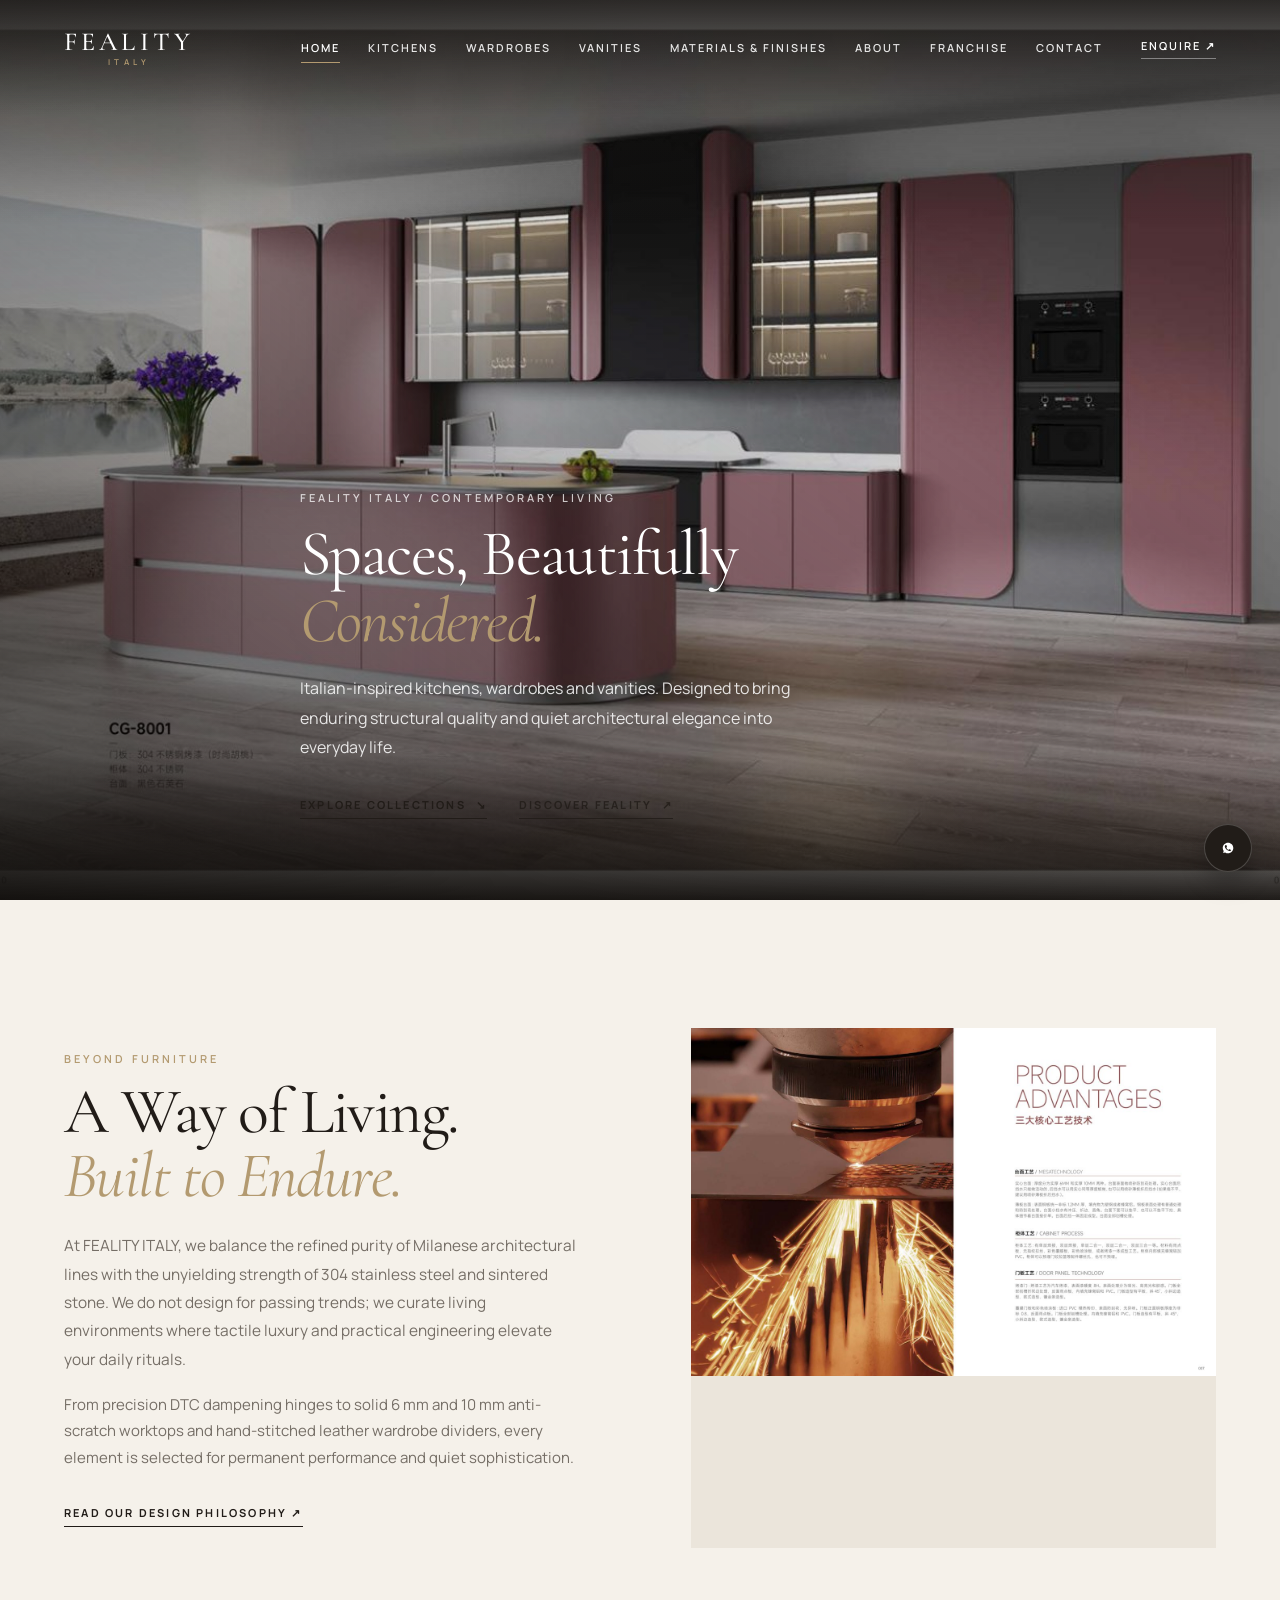
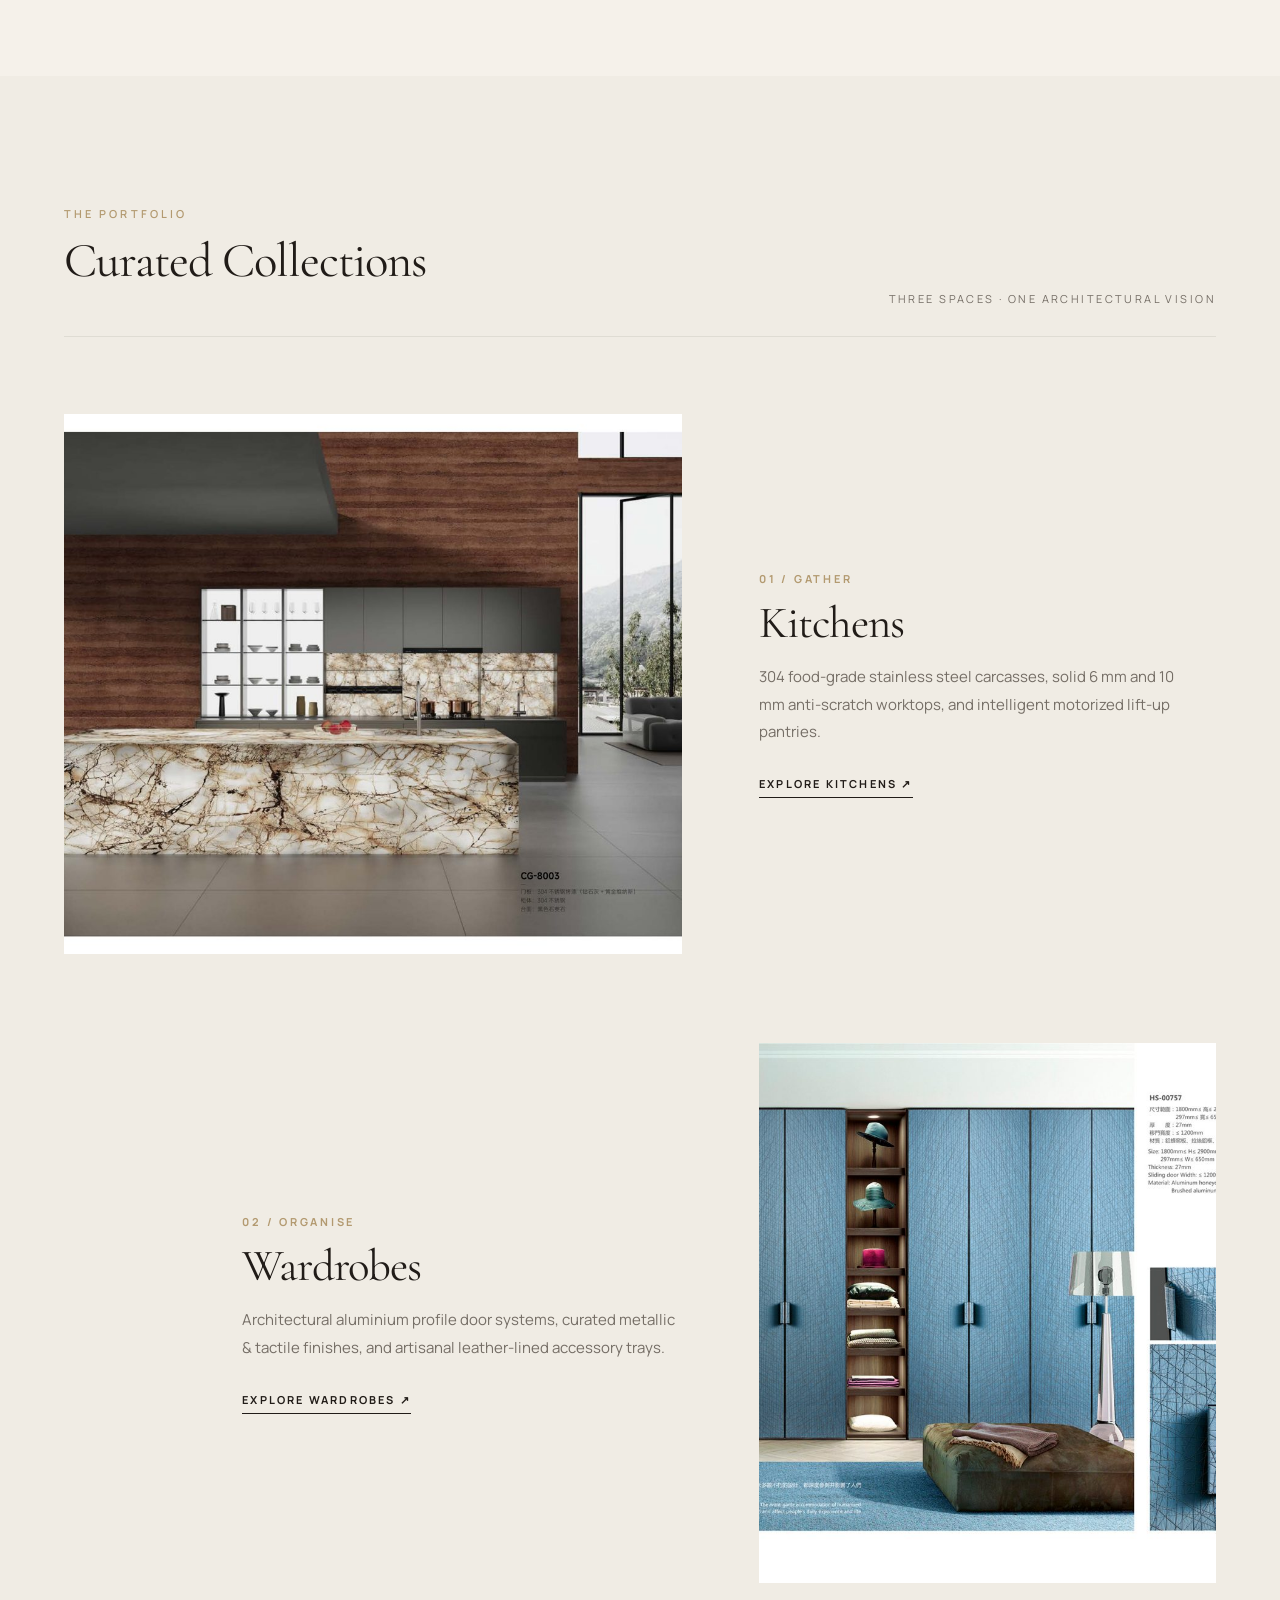
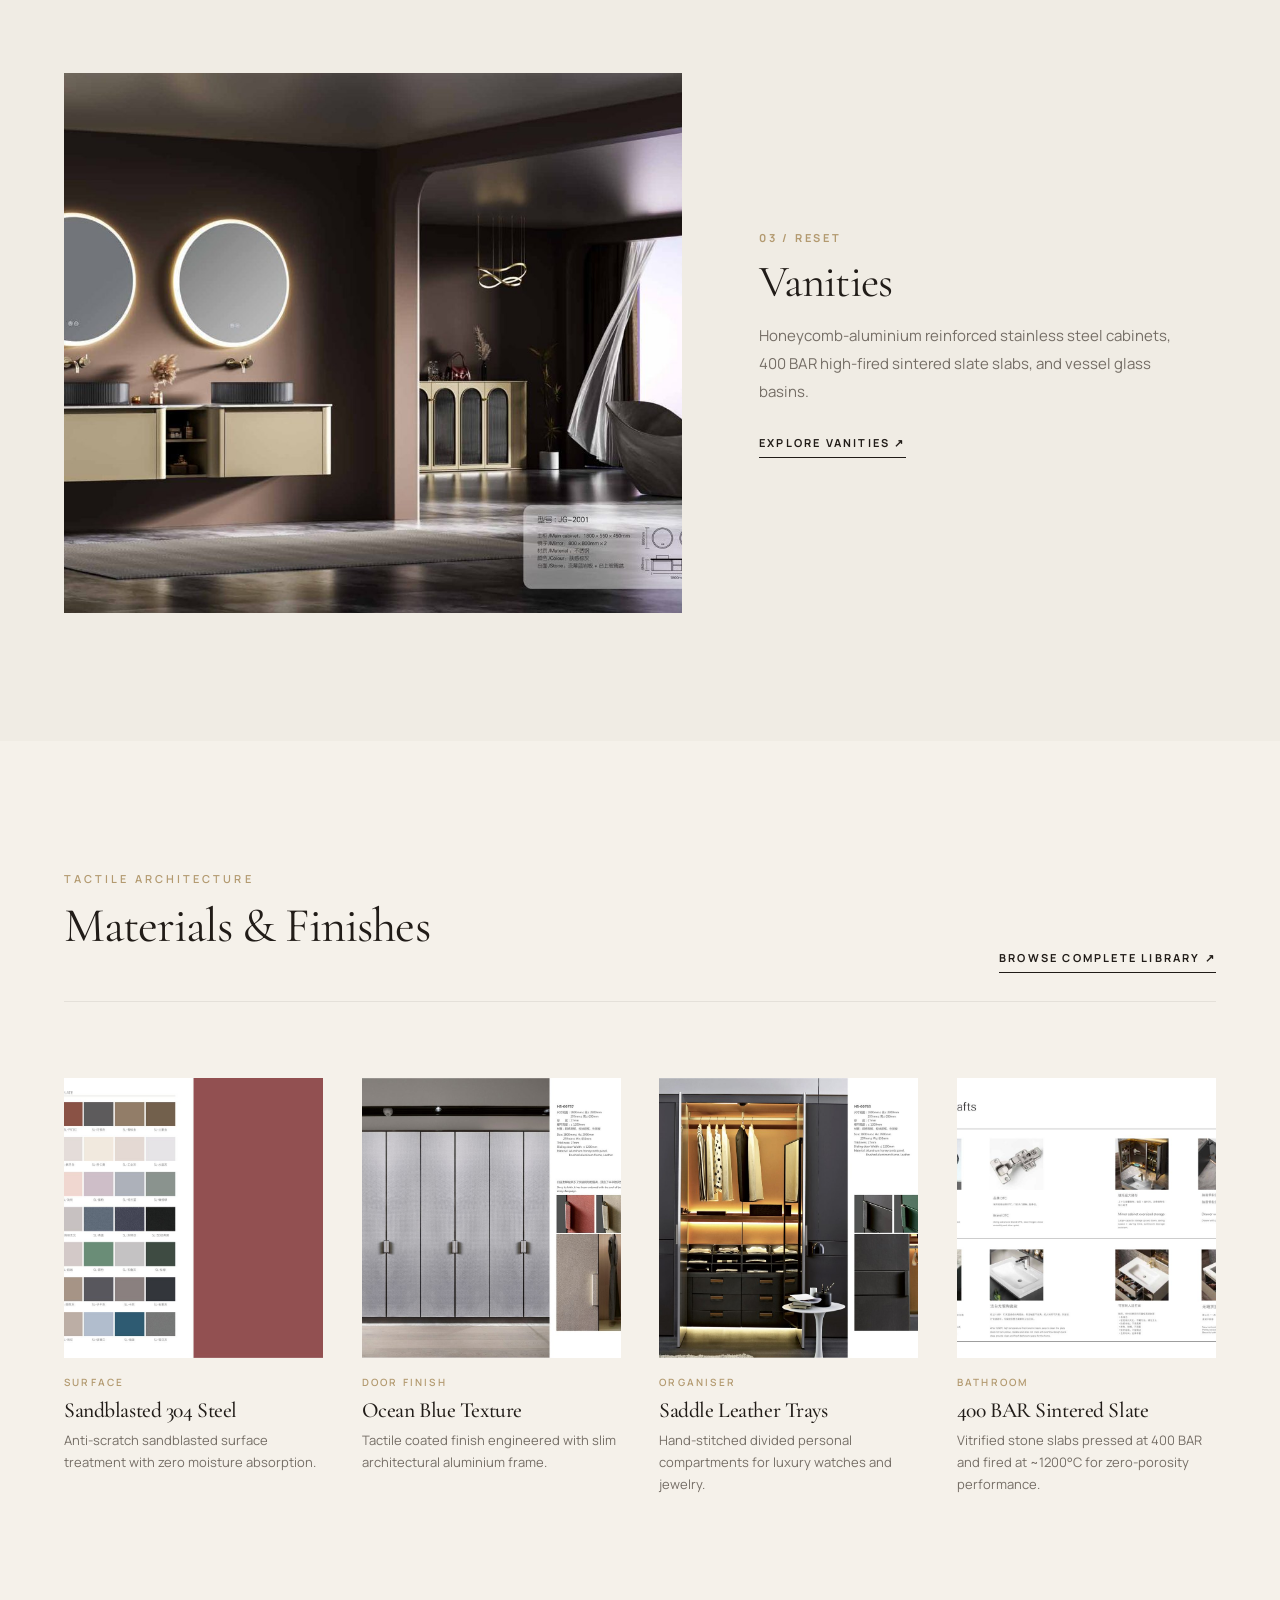
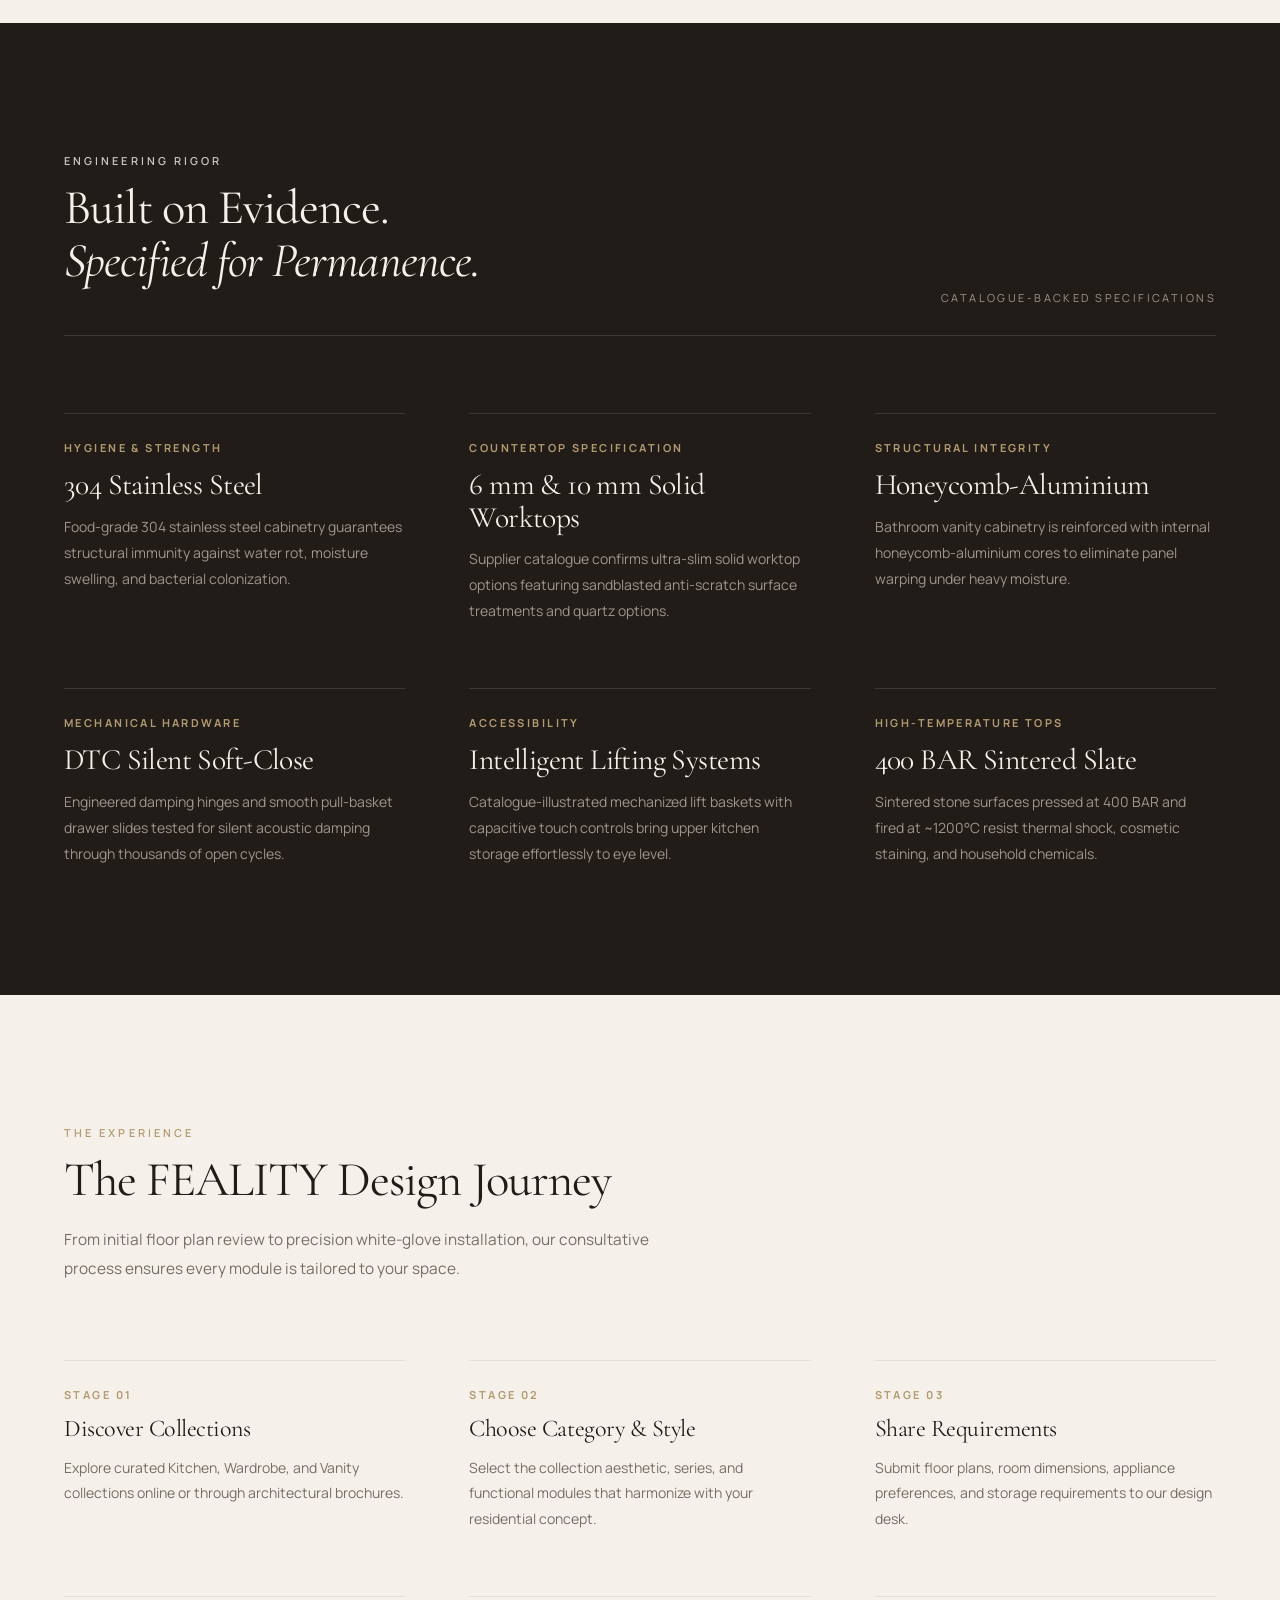
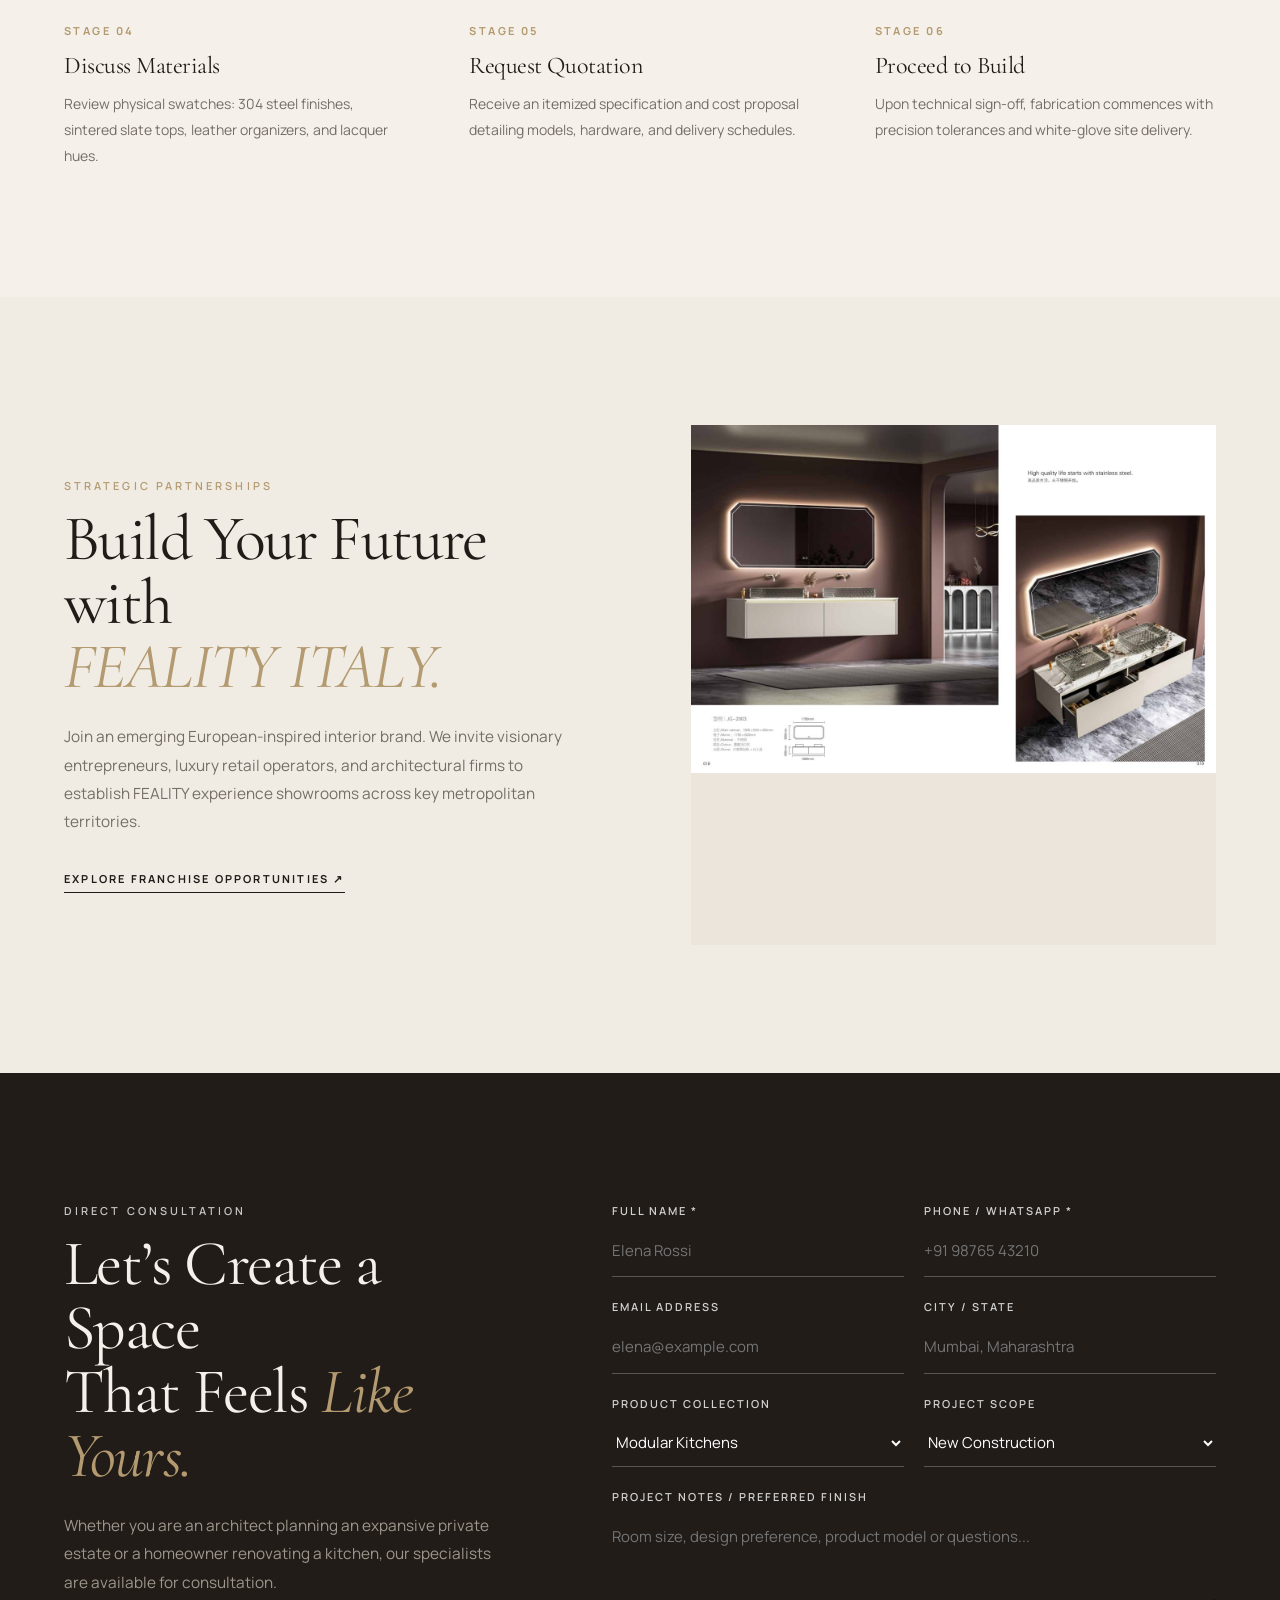
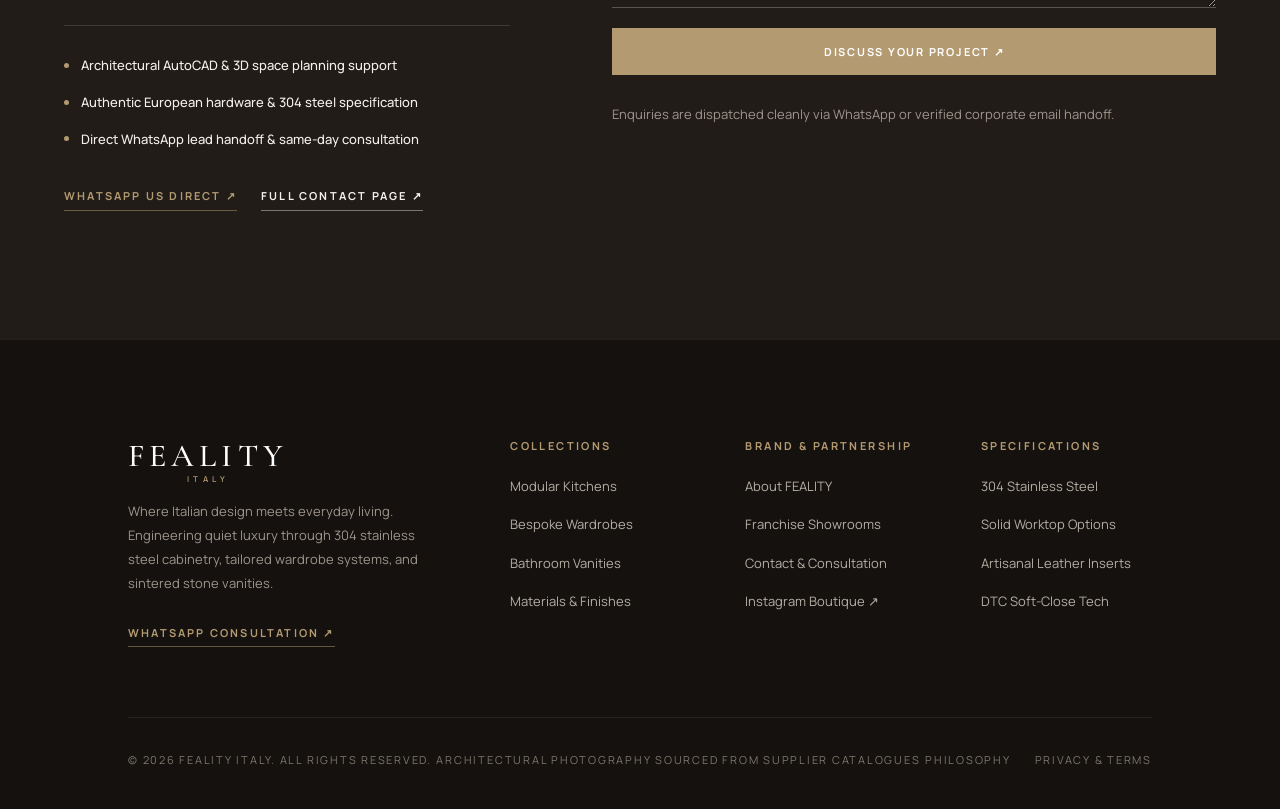
==== index.html @ 7f80281b "Complete seamless luxury redesign across all 8 pages matching Würfel benchmark" ====
<!doctype html>
<html lang="en">
<head>
  <meta charset="utf-8">
  <meta name="viewport" content="width=device-width, initial-scale=1">
  <meta name="theme-color" content="#14110F">
  <meta name="description" content="FEALITY ITALY — Luxury Italian modular kitchens, bespoke wardrobes, and stainless-steel bathroom vanities. Architectural elegance engineered for everyday living.">
  <title>FEALITY ITALY | Luxury Italian Kitchens, Wardrobes & Vanities</title>
  <link rel="canonical" href="https://sarfaraj666.github.io/Webssiteee/">
  
  <meta property="og:type" content="website">
  <meta property="og:title" content="FEALITY ITALY | Luxury Italian Kitchens, Wardrobes & Vanities">
  <meta property="og:description" content="Where Italian design meets everyday living. 304 stainless steel kitchens, tailored wardrobes, and sintered slate vanities.">
  <meta property="og:image" content="assets/images/kitchen-304-walnut.jpg">
  
  <link rel="stylesheet" href="css/site.css">
  
  <script type="application/ld+json">
  {
    "@context": "https://schema.org",
    "@type": "HomeGoodsStore",
    "name": "FEALITY ITALY",
    "description": "Luxury Italian Modular Kitchens, Wardrobes & Stainless Steel Vanities",
    "url": "https://sarfaraj666.github.io/Webssiteee/",
    "sameAs": [
      "https://www.instagram.com/hardware_boutique_2.0/"
    ]
  }
  </script>
</head>
<body data-page="home">

  <!-- 1. TRANSPARENT OVERLAY HEADER -->
  <header class="site-header">
    <a class="brand" href="index.html" aria-label="FEALITY ITALY Home">
      <span class="brand-name">FEALITY</span>
      <span class="brand-sub">ITALY</span>
    </a>

    <nav class="desktop-nav" aria-label="Main Navigation">
      <a class="nav-link active" href="index.html">Home</a>
      <a class="nav-link" href="kitchen.html">Kitchens</a>
      <a class="nav-link" href="wardrobe.html">Wardrobes</a>
      <a class="nav-link" href="vanity.html">Vanities</a>
      <a class="nav-link" href="materials.html">Materials & Finishes</a>
      <a class="nav-link" href="about.html">About</a>
      <a class="nav-link" href="franchise.html">Franchise</a>
      <a class="nav-link" href="contact.html">Contact</a>
      <a href="contact.html" class="header-enquire-btn">Enquire ↗</a>
    </nav>

    <button class="menu-btn" aria-label="Toggle navigation menu" aria-expanded="false">
      <span></span>
      <span></span>
    </button>
  </header>

  <!-- Full-Screen Mobile Drawer -->
  <div class="mobile-drawer" aria-label="Mobile Navigation">
    <nav class="mobile-nav-links">
      <a class="active" href="index.html">Home</a>
      <a href="kitchen.html">Kitchens</a>
      <a href="wardrobe.html">Wardrobes</a>
      <a href="vanity.html">Vanities</a>
      <a href="materials.html">Materials & Finishes</a>
      <a href="about.html">About FEALITY</a>
      <a href="franchise.html">Franchise</a>
      <a href="contact.html">Contact & Consultation</a>
    </nav>
    <div class="mobile-drawer-footer">
      <button class="text-link text-link-gold js-wa-link" data-message="Hello FEALITY ITALY, I would like to arrange a design consultation.">WhatsApp Consultation ↗</button>
      <a class="text-link" href="contact.html">Request Quotation ↗</a>
    </div>
  </div>

  <main>
    <!-- 2. EDGE-TO-EDGE CINEMATIC HERO (Starts at y=0, behind header) -->
    <section class="hero">
      <div class="hero-media" style="background-image: url('assets/images/kitchen-304-walnut.jpg');" role="img" aria-label="FEALITY luxury 304 stainless steel kitchen with walnut cabinetry"></div>
      <div class="hero-overlay"></div>
      
      <div class="container hero-content">
        <!-- 3. REDESIGN HERO TYPOGRAPHY -->
        <span class="eyebrow eyebrow-light">FEALITY ITALY / CONTEMPORARY LIVING</span>
        <h1 class="hero-title">Spaces, Beautifully<br><em>Considered.</em></h1>
        <p class="hero-description">Italian-inspired kitchens, wardrobes and vanities. Designed to bring enduring structural quality and quiet architectural elegance into everyday life.</p>
        
        <div class="hero-actions">
          <a class="text-link" href="#collections">Explore Collections <span>↘</span></a>
          <a class="text-link" href="about.html" style="opacity: 0.8;">Discover FEALITY <span>↗</span></a>
        </div>
      </div>
    </section>

    <!-- 4. BRAND INTRODUCTION (Seamless Editorial Flow) -->
    <section class="section section-seamless">
      <div class="container editorial-story">
        <div class="editorial-text">
          <span class="eyebrow">BEYOND FURNITURE</span>
          <h2 class="display-title">A Way of Living.<br><em>Built to Endure.</em></h2>
          <p class="lead-text">At FEALITY ITALY, we balance the refined purity of Milanese architectural lines with the unyielding strength of 304 stainless steel and sintered stone. We do not design for passing trends; we curate living environments where tactile luxury and practical engineering elevate your daily rituals.</p>
          <p class="text-muted" style="margin-top: 18px;">From precision DTC dampening hinges to solid 6 mm and 10 mm anti-scratch worktops and hand-stitched leather wardrobe dividers, every element is selected for permanent performance and quiet sophistication.</p>
          <div style="margin-top: 28px;">
            <a class="text-link" href="about.html">Read Our Design Philosophy ↗</a>
          </div>
        </div>
        <div class="editorial-media">
          <img src="assets/images/kitchen-countertop-details.jpg" alt="Detail view of FEALITY stainless steel cabinetry and solid countertop" loading="lazy">
        </div>
      </div>
    </section>

    <!-- 5. THREE COLLECTIONS (Spacious Architectural Presentation) -->
    <section class="section section-limestone-seamless" id="collections">
      <div class="container">
        <div class="section-header section-header-split">
          <div>
            <span class="eyebrow">THE PORTFOLIO</span>
            <h2 class="section-title">Curated Collections</h2>
          </div>
          <span class="section-lead-right">THREE SPACES · ONE ARCHITECTURAL VISION</span>
        </div>

        <div class="collections-showcase">
          <!-- A. KITCHENS -->
          <article class="collection-feature">
            <div class="collection-media-wrap">
              <img src="assets/images/kitchen-diamond-grey.jpg" alt="FEALITY stainless steel kitchen model CG-8003 in Diamond Grey finish" loading="lazy">
            </div>
            <div class="collection-info">
              <span class="collection-index">01 / GATHER</span>
              <h3 class="collection-heading">Kitchens</h3>
              <p class="collection-summary">304 food-grade stainless steel carcasses, solid 6 mm and 10 mm anti-scratch worktops, and intelligent motorized lift-up pantries.</p>
              <a class="text-link" href="kitchen.html">Explore Kitchens ↗</a>
            </div>
          </article>

          <!-- B. WARDROBES -->
          <article class="collection-feature">
            <div class="collection-media-wrap">
              <img src="assets/images/wardrobe-door-dark-interior.jpg" alt="FEALITY bespoke luxury wardrobe interior with warm LED illumination" loading="lazy">
            </div>
            <div class="collection-info">
              <span class="collection-index">02 / ORGANISE</span>
              <h3 class="collection-heading">Wardrobes</h3>
              <p class="collection-summary">Architectural aluminium profile door systems, curated metallic & tactile finishes, and artisanal leather-lined accessory trays.</p>
              <a class="text-link" href="wardrobe.html">Explore Wardrobes ↗</a>
            </div>
          </article>

          <!-- C. VANITIES -->
          <article class="collection-feature">
            <div class="collection-media-wrap">
              <img src="assets/images/vanity-jg2001.jpg" alt="FEALITY Kino stainless steel bathroom vanity JG-2001 with blue slate top" loading="lazy">
            </div>
            <div class="collection-info">
              <span class="collection-index">03 / RESET</span>
              <h3 class="collection-heading">Vanities</h3>
              <p class="collection-summary">Honeycomb-aluminium reinforced stainless steel cabinets, 400 BAR high-fired sintered slate slabs, and vessel glass basins.</p>
              <a class="text-link" href="vanity.html">Explore Vanities ↗</a>
            </div>
          </article>
        </div>
      </div>
    </section>

    <!-- SECTION 4: MATERIALS AND FINISHES SHOWCASE -->
    <section class="section section-seamless">
      <div class="container">
        <div class="section-header section-header-split">
          <div>
            <span class="eyebrow">TACTILE ARCHITECTURE</span>
            <h2 class="section-title">Materials & Finishes</h2>
          </div>
          <a class="text-link" href="materials.html">Browse Complete Library ↗</a>
        </div>

        <div class="swatch-grid">
          <div class="swatch-item">
            <div class="swatch-photo">
              <img src="assets/images/kitchen-finish-palettes.jpg" alt="Kitchen finish palettes and surface samples" loading="lazy">
            </div>
            <span class="swatch-tag">SURFACE</span>
            <h4 class="swatch-title">Sandblasted 304 Steel</h4>
            <p class="swatch-desc">Anti-scratch sandblasted surface treatment with zero moisture absorption.</p>
          </div>

          <div class="swatch-item">
            <div class="swatch-photo">
              <img src="assets/images/wardrobe-door-blue-texture.jpg" alt="Wardrobe door with blue tactile finish" loading="lazy">
            </div>
            <span class="swatch-tag">DOOR FINISH</span>
            <h4 class="swatch-title">Ocean Blue Texture</h4>
            <p class="swatch-desc">Tactile coated finish engineered with slim architectural aluminium frame.</p>
          </div>

          <div class="swatch-item">
            <div class="swatch-photo">
              <img src="assets/images/leather-wardrobe-organizer.jpg" alt="Artisanal leather wardrobe organizer tray" loading="lazy">
            </div>
            <span class="swatch-tag">ORGANISER</span>
            <h4 class="swatch-title">Saddle Leather Trays</h4>
            <p class="swatch-desc">Hand-stitched divided personal compartments for luxury watches and jewelry.</p>
          </div>

          <div class="swatch-item">
            <div class="swatch-photo">
              <img src="assets/images/vanity-craft-details.jpg" alt="Vanity construction, DTC soft close hardware, and rock slab" loading="lazy">
            </div>
            <span class="swatch-tag">BATHROOM</span>
            <h4 class="swatch-title">400 BAR Sintered Slate</h4>
            <p class="swatch-desc">Vitrified stone slabs pressed at 400 BAR and fired at ~1200°C for zero-porosity performance.</p>
          </div>
        </div>
      </div>
    </section>

    <!-- SECTION 5: WHY FEALITY (Catalogue-Backed Engineering) -->
    <section class="section section-dark-seamless">
      <div class="container">
        <div class="section-header section-header-split">
          <div>
            <span class="eyebrow eyebrow-light">ENGINEERING RIGOR</span>
            <h2 class="section-title">Built on Evidence.<br><em>Specified for Permanence.</em></h2>
          </div>
          <span class="section-lead-right">CATALOGUE-BACKED SPECIFICATIONS</span>
        </div>

        <div class="specs-editorial">
          <div class="spec-editorial-item">
            <span class="spec-editorial-cat">HYGIENE & STRENGTH</span>
            <h3 class="spec-editorial-title">304 Stainless Steel</h3>
            <p class="spec-editorial-desc">Food-grade 304 stainless steel cabinetry guarantees structural immunity against water rot, moisture swelling, and bacterial colonization.</p>
          </div>

          <div class="spec-editorial-item">
            <span class="spec-editorial-cat">COUNTERTOP SPECIFICATION</span>
            <h3 class="spec-editorial-title">6 mm & 10 mm Solid Worktops</h3>
            <p class="spec-editorial-desc">Supplier catalogue confirms ultra-slim solid worktop options featuring sandblasted anti-scratch surface treatments and quartz options.</p>
          </div>

          <div class="spec-editorial-item">
            <span class="spec-editorial-cat">STRUCTURAL INTEGRITY</span>
            <h3 class="spec-editorial-title">Honeycomb-Aluminium</h3>
            <p class="spec-editorial-desc">Bathroom vanity cabinetry is reinforced with internal honeycomb-aluminium cores to eliminate panel warping under heavy moisture.</p>
          </div>

          <div class="spec-editorial-item">
            <span class="spec-editorial-cat">MECHANICAL HARDWARE</span>
            <h3 class="spec-editorial-title">DTC Silent Soft-Close</h3>
            <p class="spec-editorial-desc">Engineered damping hinges and smooth pull-basket drawer slides tested for silent acoustic damping through thousands of open cycles.</p>
          </div>

          <div class="spec-editorial-item">
            <span class="spec-editorial-cat">ACCESSIBILITY</span>
            <h3 class="spec-editorial-title">Intelligent Lifting Systems</h3>
            <p class="spec-editorial-desc">Catalogue-illustrated mechanized lift baskets with capacitive touch controls bring upper kitchen storage effortlessly to eye level.</p>
          </div>

          <div class="spec-editorial-item">
            <span class="spec-editorial-cat">HIGH-TEMPERATURE TOPS</span>
            <h3 class="spec-editorial-title">400 BAR Sintered Slate</h3>
            <p class="spec-editorial-desc">Sintered stone surfaces pressed at 400 BAR and fired at ~1200°C resist thermal shock, cosmetic staining, and household chemicals.</p>
          </div>
        </div>
      </div>
    </section>

    <!-- SECTION 6: DESIGN PROCESS -->
    <section class="section section-seamless">
      <div class="container">
        <div class="section-header">
          <span class="eyebrow">THE EXPERIENCE</span>
          <h2 class="section-title">The FEALITY Design Journey</h2>
          <p class="lead-text">From initial floor plan review to precision white-glove installation, our consultative process ensures every module is tailored to your space.</p>
        </div>

        <div class="specs-editorial" style="margin-top: 0;">
          <div class="spec-editorial-item" style="border-top-color: var(--border-subtle);">
            <span class="spec-editorial-cat">STAGE 01</span>
            <h3 class="spec-editorial-title" style="color: var(--text-primary); font-size: 1.5rem;">Discover Collections</h3>
            <p class="lead-text" style="font-size: 0.875rem;">Explore curated Kitchen, Wardrobe, and Vanity collections online or through architectural brochures.</p>
          </div>

          <div class="spec-editorial-item" style="border-top-color: var(--border-subtle);">
            <span class="spec-editorial-cat">STAGE 02</span>
            <h3 class="spec-editorial-title" style="color: var(--text-primary); font-size: 1.5rem;">Choose Category & Style</h3>
            <p class="lead-text" style="font-size: 0.875rem;">Select the collection aesthetic, series, and functional modules that harmonize with your residential concept.</p>
          </div>

          <div class="spec-editorial-item" style="border-top-color: var(--border-subtle);">
            <span class="spec-editorial-cat">STAGE 03</span>
            <h3 class="spec-editorial-title" style="color: var(--text-primary); font-size: 1.5rem;">Share Requirements</h3>
            <p class="lead-text" style="font-size: 0.875rem;">Submit floor plans, room dimensions, appliance preferences, and storage requirements to our design desk.</p>
          </div>

          <div class="spec-editorial-item" style="border-top-color: var(--border-subtle);">
            <span class="spec-editorial-cat">STAGE 04</span>
            <h3 class="spec-editorial-title" style="color: var(--text-primary); font-size: 1.5rem;">Discuss Materials</h3>
            <p class="lead-text" style="font-size: 0.875rem;">Review physical swatches: 304 steel finishes, sintered slate tops, leather organizers, and lacquer hues.</p>
          </div>

          <div class="spec-editorial-item" style="border-top-color: var(--border-subtle);">
            <span class="spec-editorial-cat">STAGE 05</span>
            <h3 class="spec-editorial-title" style="color: var(--text-primary); font-size: 1.5rem;">Request Quotation</h3>
            <p class="lead-text" style="font-size: 0.875rem;">Receive an itemized specification and cost proposal detailing models, hardware, and delivery schedules.</p>
          </div>

          <div class="spec-editorial-item" style="border-top-color: var(--border-subtle);">
            <span class="spec-editorial-cat">STAGE 06</span>
            <h3 class="spec-editorial-title" style="color: var(--text-primary); font-size: 1.5rem;">Proceed to Build</h3>
            <p class="lead-text" style="font-size: 0.875rem;">Upon technical sign-off, fabrication commences with precision tolerances and white-glove site delivery.</p>
          </div>
        </div>
      </div>
    </section>

    <!-- SECTION 7: FRANCHISE CTA (Seamless Editorial) -->
    <section class="section section-limestone-seamless">
      <div class="container editorial-story">
        <div class="editorial-text">
          <span class="eyebrow">STRATEGIC PARTNERSHIPS</span>
          <h2 class="display-title">Build Your Future with<br><em>FEALITY ITALY.</em></h2>
          <p class="lead-text">Join an emerging European-inspired interior brand. We invite visionary entrepreneurs, luxury retail operators, and architectural firms to establish FEALITY experience showrooms across key metropolitan territories.</p>
          <div style="margin-top: 28px;">
            <a class="text-link" href="franchise.html">Explore Franchise Opportunities ↗</a>
          </div>
        </div>
        <div class="editorial-media">
          <img src="assets/images/vanity-jg2003.jpg" alt="FEALITY luxury showroom concept bathroom installation" loading="lazy">
        </div>
      </div>
    </section>

    <!-- SECTION 8: FINAL CTA & ENQUIRY -->
    <section class="section section-dark-seamless" id="enquiry">
      <div class="container form-section-wrap">
        <div class="form-info">
          <span class="eyebrow eyebrow-light">DIRECT CONSULTATION</span>
          <h2 class="display-title">Let’s Create a Space<br>That Feels <em>Like Yours.</em></h2>
          <p class="lead-text" style="color: var(--text-muted-light);">Whether you are an architect planning an expansive private estate or a homeowner renovating a kitchen, our specialists are available for consultation.</p>
          
          <div class="form-trust-points">
            <div class="trust-point">
              <span class="trust-point-dot"></span>
              <span>Architectural AutoCAD & 3D space planning support</span>
            </div>
            <div class="trust-point">
              <span class="trust-point-dot"></span>
              <span>Authentic European hardware & 304 steel specification</span>
            </div>
            <div class="trust-point">
              <span class="trust-point-dot"></span>
              <span>Direct WhatsApp lead handoff & same-day consultation</span>
            </div>
          </div>

          <div style="margin-top: 36px; display: flex; gap: 24px; align-items: center;">
            <button class="text-link text-link-gold js-wa-link" data-message="Hello FEALITY ITALY, I would like to discuss a residential interior project.">WhatsApp Us Direct ↗</button>
            <a class="text-link" href="contact.html" style="color: var(--warm-ivory); border-color: rgba(255,255,255,0.4);">Full Contact Page ↗</a>
          </div>
        </div>

        <div>
          <form class="enquiry-form" data-lead-form>
            <div class="form-group">
              <label for="home-name">Full Name *</label>
              <input type="text" id="home-name" name="name" required placeholder="Elena Rossi">
            </div>

            <div class="form-group">
              <label for="home-phone">Phone / WhatsApp *</label>
              <input type="tel" id="home-phone" name="phone" required placeholder="+91 98765 43210">
            </div>

            <div class="form-group">
              <label for="home-email">Email Address</label>
              <input type="email" id="home-email" name="email" placeholder="elena@example.com">
            </div>

            <div class="form-group">
              <label for="home-city">City / State</label>
              <input type="text" id="home-city" name="city" placeholder="Mumbai, Maharashtra">
            </div>

            <div class="form-group">
              <label for="home-category">Product Collection</label>
              <select id="home-category" name="category">
                <option value="Modular Kitchens">Modular Kitchens</option>
                <option value="Bespoke Wardrobes">Bespoke Wardrobes</option>
                <option value="Bathroom Vanities">Bathroom Vanities</option>
                <option value="Multiple Collections / Whole Home">Multiple Collections / Whole Home</option>
                <option value="Franchise Opportunity">Franchise Opportunity</option>
              </select>
            </div>

            <div class="form-group">
              <label for="home-project">Project Scope</label>
              <select id="home-project" name="project_type">
                <option value="New Construction">New Construction</option>
                <option value="Complete Renovation">Complete Renovation</option>
                <option value="Architectural Specification">Architectural Specification</option>
                <option value="General Information">General Information</option>
              </select>
            </div>

            <div class="form-group full-width">
              <label for="home-message">Project Notes / Preferred Finish</label>
              <textarea id="home-message" name="message" placeholder="Room size, design preference, product model or questions..."></textarea>
            </div>

            <div class="form-group full-width">
              <button type="submit" class="btn-minimal btn-minimal-gold">Discuss Your Project ↗</button>
            </div>

            <p class="form-status" aria-live="polite">Enquiries are dispatched cleanly via WhatsApp or verified corporate email handoff.</p>
          </form>
        </div>
      </div>
    </section>
  </main>

  <!-- Footer -->
  <footer class="site-footer">
    <div class="container">
      <div class="footer-top">
        <div class="footer-brand">
          <a class="brand" href="index.html">
            <span class="brand-name">FEALITY</span>
            <span class="brand-sub">ITALY</span>
          </a>
          <p>Where Italian design meets everyday living. Engineering quiet luxury through 304 stainless steel cabinetry, tailored wardrobe systems, and sintered stone vanities.</p>
          <button class="text-link text-link-gold js-wa-link" data-message="Hello FEALITY ITALY, I would like to chat with a design consultant.">WhatsApp Consultation ↗</button>
        </div>

        <div class="footer-col">
          <h4>COLLECTIONS</h4>
          <ul>
            <li><a href="kitchen.html">Modular Kitchens</a></li>
            <li><a href="wardrobe.html">Bespoke Wardrobes</a></li>
            <li><a href="vanity.html">Bathroom Vanities</a></li>
            <li><a href="materials.html">Materials & Finishes</a></li>
          </ul>
        </div>

        <div class="footer-col">
          <h4>BRAND & PARTNERSHIP</h4>
          <ul>
            <li><a href="about.html">About FEALITY</a></li>
            <li><a href="franchise.html">Franchise Showrooms</a></li>
            <li><a href="contact.html">Contact & Consultation</a></li>
            <li><a href="https://www.instagram.com/hardware_boutique_2.0/" target="_blank" rel="noopener">Instagram Boutique ↗</a></li>
          </ul>
        </div>

        <div class="footer-col">
          <h4>SPECIFICATIONS</h4>
          <ul>
            <li><a href="kitchen.html#specs">304 Stainless Steel</a></li>
            <li><a href="kitchen.html#countertops">Solid Worktop Options</a></li>
            <li><a href="wardrobe.html#storage">Artisanal Leather Inserts</a></li>
            <li><a href="vanity.html#specs">DTC Soft-Close Tech</a></li>
          </ul>
        </div>
      </div>

      <div class="footer-bottom">
        <div>© <span data-year></span> FEALITY ITALY. All rights reserved.</div>
        <div>ARCHITECTURAL PHOTOGRAPHY SOURCED FROM SUPPLIER CATALOGUES</div>
        <div class="footer-bottom-links">
          <a href="about.html">Philosophy</a>
          <a href="contact.html">Privacy & Terms</a>
        </div>
      </div>
    </div>
  </footer>

  <!-- Discreet Floating WhatsApp Action -->
  <button class="floating-wa js-wa-link" data-message="Hello FEALITY ITALY, I am reaching out from your website to discuss an interior project." aria-label="Direct WhatsApp Consultation">
    <svg viewBox="0 0 24 24"><path d="M12.031 6.172c-3.181 0-5.767 2.586-5.768 5.766-.001 1.298.38 2.27 1.019 3.287l-.582 2.128 2.182-.573c.978.58 1.911.928 3.145.929 3.178 0 5.767-2.587 5.768-5.766.001-3.187-2.575-5.77-5.764-5.771zm3.392 8.244c-.144.405-.837.774-1.17.824-.299.045-.677.063-1.092-.069-.252-.08-.575-.187-.988-.365-1.739-.751-2.874-2.502-2.961-2.617-.087-.116-.708-.94-.708-1.793s.448-1.273.607-1.446c.159-.173.346-.217.462-.217l.332.007c.106.005.249-.04.39.299.144.347.491 1.2.534 1.288.043.087.072.188.014.303-.058.116-.087.188-.173.289l-.26.302c-.087.087-.178.181-.077.355.101.173.45 1.742 1.343 2.112.247.102.435.163.585.211.248.079.474.068.652.042.198-.03.606-.248.692-.488.086-.239.086-.445.061-.488-.026-.044-.101-.072-.217-.13z"/></svg>
  </button>

  <script src="assets/config.js"></script>
  <script src="js/site.js"></script>
</body>
</html>
---- css/site.css ----
/* ==========================================================================
   FEALITY ITALY — Luxury Architectural Design System
   Continuous Canvas · Edge-to-Edge Imagery · Transparent Header · Editorial Serifs
   ========================================================================== */

@import url('https://fonts.googleapis.com/css2?family=Cormorant+Garamond:ital,wght@0,300;0,400;0,500;0,600;1,400&family=Manrope:wght@300;400;500;600;700&display=swap');

:root {
  /* Brand Palette */
  --warm-ivory: #F5F1EA;
  --limestone: #EBE5DB;
  --limestone-light: #F0ECE4;
  --deep-espresso: #211C18;
  --deep-espresso-translucent: rgba(33, 28, 24, 0.92);
  --charcoal: #2A2522;
  --champagne-gold: #B39A70;
  --champagne-gold-light: #CBB48C;
  --warm-white: #FFFFFF;
  --text-primary: #211C18;
  --text-muted: #756E66;
  --text-muted-light: #9E968D;
  --border-subtle: rgba(33, 28, 24, 0.08);
  --border-subtle-light: rgba(255, 255, 255, 0.12);

  /* Typography */
  --font-serif: 'Cormorant Garamond', Georgia, serif;
  --font-sans: 'Manrope', -apple-system, BlinkMacSystemFont, 'Segoe UI', Roboto, sans-serif;

  /* Layout */
  --gutter: clamp(24px, 5vw, 72px);
  --header-height: 96px;
  --header-height-scrolled: 76px;
  --max-width: 1440px;
  --transition: 0.4s cubic-bezier(0.16, 1, 0.3, 1);
}

/* Base Reset */
*, *::before, *::after {
  box-sizing: border-box;
  margin: 0;
  padding: 0;
}

html {
  scroll-behavior: smooth;
  scroll-padding-top: var(--header-height-scrolled);
  font-size: 16px;
  background-color: var(--warm-ivory);
  color: var(--text-primary);
}

body {
  font-family: var(--font-sans);
  font-size: 0.9375rem;
  line-height: 1.75;
  color: var(--text-primary);
  background-color: var(--warm-ivory);
  overflow-x: hidden;
  max-width: 100vw;
  -webkit-font-smoothing: antialiased;
  -moz-osx-font-smoothing: grayscale;
}

img {
  display: block;
  max-width: 100%;
  height: auto;
  object-fit: cover;
}

a {
  color: inherit;
  text-decoration: none;
  transition: color var(--transition), opacity var(--transition), border-color var(--transition);
}

button, input, select, textarea {
  font: inherit;
  color: inherit;
}

button {
  background: none;
  border: none;
  cursor: pointer;
}

::selection {
  background: var(--champagne-gold);
  color: var(--warm-white);
}

:focus-visible {
  outline: 2px solid var(--champagne-gold);
  outline-offset: 3px;
}

/* Layout Utilities */
.container {
  width: min(var(--max-width), calc(100% - 2 * var(--gutter)));
  margin-inline: auto;
}

.container-wide {
  width: min(1600px, calc(100% - 2 * var(--gutter)));
  margin-inline: auto;
}

.container-narrow {
  width: min(960px, calc(100% - 2 * var(--gutter)));
  margin-inline: auto;
}

/* Typography Hierarchy */
.eyebrow {
  font-family: var(--font-sans);
  font-size: 0.6875rem;
  letter-spacing: 0.28em;
  font-weight: 600;
  text-transform: uppercase;
  color: var(--champagne-gold);
  display: block;
  margin-bottom: 0.75rem;
}

.eyebrow-light {
  color: rgba(255, 255, 255, 0.75);
}

h1, h2, h3, h4, h5, h6 {
  font-family: var(--font-serif);
  font-weight: 400;
  line-height: 1.05;
  letter-spacing: -0.02em;
  color: inherit;
}

.display-title {
  font-family: var(--font-serif);
  font-size: clamp(2.4rem, 5vw, 4.25rem);
  font-weight: 400;
  line-height: 1.0;
  letter-spacing: -0.025em;
  margin-bottom: 1.5rem;
}

.display-title em {
  font-style: italic;
  font-weight: 400;
  color: var(--champagne-gold);
}

.section-title {
  font-family: var(--font-serif);
  font-size: clamp(2rem, 3.8vw, 3.25rem);
  font-weight: 400;
  line-height: 1.08;
  letter-spacing: -0.02em;
  margin-bottom: 1.25rem;
}

.lead-text {
  font-size: clamp(0.9375rem, 1.2vw, 1.0625rem);
  color: var(--text-muted);
  line-height: 1.85;
  max-width: 600px;
}

.text-muted {
  color: var(--text-muted);
}

/* Understated Editorial Links & CTAs */
.text-link {
  display: inline-flex;
  align-items: center;
  gap: 10px;
  font-family: var(--font-sans);
  font-size: 0.6875rem;
  font-weight: 700;
  letter-spacing: 0.2em;
  text-transform: uppercase;
  color: inherit;
  padding-bottom: 4px;
  border-bottom: 1px solid currentColor;
  transition: all var(--transition);
}

.text-link:hover {
  color: var(--champagne-gold);
  border-color: var(--champagne-gold);
  gap: 16px;
}

.text-link-gold {
  color: var(--champagne-gold);
  border-color: rgba(179, 154, 112, 0.5);
}

.text-link-gold:hover {
  border-color: var(--champagne-gold);
  gap: 16px;
}

.btn-minimal {
  display: inline-flex;
  align-items: center;
  justify-content: center;
  gap: 12px;
  padding: 13px 26px;
  font-family: var(--font-sans);
  font-size: 0.6875rem;
  font-weight: 700;
  letter-spacing: 0.16em;
  text-transform: uppercase;
  background-color: var(--deep-espresso);
  color: var(--warm-white);
  border: 1px solid var(--deep-espresso);
  transition: all var(--transition);
  cursor: pointer;
}

.btn-minimal:hover {
  background-color: transparent;
  color: var(--deep-espresso);
}

.btn-minimal-white {
  background-color: var(--warm-white);
  color: var(--deep-espresso);
  border-color: var(--warm-white);
}

.btn-minimal-white:hover {
  background-color: transparent;
  color: var(--warm-white);
}

.btn-minimal-outline-white {
  background-color: transparent;
  color: var(--warm-white);
  border-color: rgba(255, 255, 255, 0.4);
}

.btn-minimal-outline-white:hover {
  border-color: var(--warm-white);
  background-color: rgba(255, 255, 255, 0.1);
}

.btn-minimal-gold {
  background-color: var(--champagne-gold);
  color: var(--warm-white);
  border-color: var(--champagne-gold);
}

.btn-minimal-gold:hover {
  background-color: transparent;
  color: var(--champagne-gold);
}

/* ==========================================================================
   1. TRANSPARENT OVERLAY HEADER
   Floating at y=0, transparent at load, transitions on scroll
   ========================================================================== */
.site-header {
  position: fixed;
  top: 0;
  left: 0;
  right: 0;
  height: var(--header-height);
  padding: 0 var(--gutter);
  display: flex;
  align-items: center;
  justify-content: space-between;
  z-index: 1000;
  color: var(--warm-white);
  background: transparent;
  border-bottom: 1px solid transparent;
  box-shadow: none;
  transition: height var(--transition), background-color var(--transition), backdrop-filter var(--transition), border-color var(--transition);
}

/* Subtle top protective vignette for high contrast against photos */
.site-header::before {
  content: "";
  position: absolute;
  inset: 0;
  height: 120%;
  background: linear-gradient(180deg, rgba(15, 12, 10, 0.65) 0%, rgba(15, 12, 10, 0.2) 65%, transparent 100%);
  pointer-events: none;
  transition: opacity var(--transition);
  z-index: -1;
}

/* Scrolled state */
.site-header.scrolled {
  height: var(--header-height-scrolled);
  background-color: rgba(24, 20, 17, 0.94);
  backdrop-filter: blur(20px);
  -webkit-backdrop-filter: blur(20px);
  border-bottom: 1px solid rgba(255, 255, 255, 0.08);
}

.site-header.scrolled::before {
  opacity: 0;
}

/* Brand Wordmark */
.brand {
  display: inline-flex;
  flex-direction: column;
  line-height: 1;
  color: var(--warm-white);
}

.brand-name {
  font-family: var(--font-serif);
  font-size: 1.625rem;
  font-weight: 500;
  letter-spacing: 0.16em;
  color: var(--warm-white);
  transition: color var(--transition);
}

.brand-sub {
  font-family: var(--font-sans);
  font-size: 0.5rem;
  font-weight: 600;
  letter-spacing: 0.55em;
  color: var(--champagne-gold);
  margin-top: 3px;
  text-align: center;
}

/* Desktop Navigation */
.desktop-nav {
  display: flex;
  align-items: center;
  gap: clamp(18px, 2.2vw, 36px);
}

.nav-link {
  font-family: var(--font-sans);
  font-size: 0.6875rem;
  font-weight: 600;
  letter-spacing: 0.18em;
  text-transform: uppercase;
  color: var(--warm-white);
  opacity: 0.88;
  position: relative;
  padding: 6px 0;
  transition: opacity var(--transition), color var(--transition);
}

.nav-link::after {
  content: '';
  position: absolute;
  bottom: 0;
  left: 0;
  width: 0;
  height: 1px;
  background-color: var(--champagne-gold);
  transition: width var(--transition);
}

.nav-link:hover, .nav-link.active {
  opacity: 1;
  color: var(--warm-white);
}

.nav-link.active::after, .nav-link:hover::after {
  width: 100%;
}

.header-enquire-btn {
  font-family: var(--font-sans);
  font-size: 0.6875rem;
  font-weight: 600;
  letter-spacing: 0.18em;
  text-transform: uppercase;
  color: var(--warm-white);
  border-bottom: 1px solid rgba(255, 255, 255, 0.4);
  padding-bottom: 2px;
  margin-left: 10px;
  transition: all var(--transition);
}

.header-enquire-btn:hover {
  color: var(--champagne-gold);
  border-color: var(--champagne-gold);
}

/* Minimalist Hamburger Button (2 clean lines) */
.menu-btn {
  display: none;
  width: 44px;
  height: 44px;
  flex-direction: column;
  align-items: center;
  justify-content: center;
  gap: 6px;
  cursor: pointer;
  z-index: 1050;
  background: none;
  border: none;
  padding: 0;
}

.menu-btn span {
  display: block;
  width: 24px;
  height: 2px;
  background-color: #FFFFFF;
  transition: transform var(--transition), opacity var(--transition);
}

.menu-btn.open span:first-child {
  transform: translateY(4px) rotate(45deg);
}

.menu-btn.open span:last-child {
  transform: translateY(-4px) rotate(-45deg);
}

/* Full-Screen Mobile Drawer */
.mobile-drawer {
  position: fixed;
  inset: 0;
  background-color: rgba(24, 20, 17, 0.98);
  backdrop-filter: blur(24px);
  -webkit-backdrop-filter: blur(24px);
  padding: calc(var(--header-height-scrolled) + 32px) var(--gutter) 48px;
  display: flex;
  flex-direction: column;
  justify-content: space-between;
  transform: translateY(-100%);
  opacity: 0;
  transition: transform 0.5s cubic-bezier(0.16, 1, 0.3, 1), opacity 0.4s ease;
  overflow-y: auto;
  z-index: 999;
  pointer-events: none;
}

.mobile-drawer.open {
  transform: translateY(0);
  opacity: 1;
  pointer-events: auto;
}

.mobile-nav-links {
  display: flex;
  flex-direction: column;
  gap: 22px;
}

.mobile-nav-links a {
  font-family: var(--font-serif);
  font-size: 2rem;
  letter-spacing: -0.01em;
  color: rgba(255, 255, 255, 0.9);
  padding-bottom: 8px;
  border-bottom: 1px solid rgba(255, 255, 255, 0.08);
}

.mobile-nav-links a.active, .mobile-nav-links a:hover {
  color: var(--champagne-gold);
}

.mobile-drawer-footer {
  margin-top: 40px;
  display: flex;
  flex-direction: column;
  gap: 16px;
}

/* ==========================================================================
   2. EDGE-TO-EDGE CINEMATIC HERO
   Starts at y=0, behind the transparent header, 100svh
   ========================================================================== */
.hero {
  position: relative;
  width: 100%;
  min-height: 100vh;
  min-height: 100svh;
  display: flex;
  align-items: flex-end;
  padding: 0 0 clamp(64px, 9vh, 110px);
  overflow: hidden;
  background-color: var(--deep-espresso);
}

.hero-media {
  position: absolute;
  inset: 0;
  width: 100%;
  height: 100%;
  background-size: cover;
  background-position: center 38%;
  transform: scale(1.0);
  transition: transform 12s cubic-bezier(0.1, 1, 0.1, 1);
  will-change: transform;
}

.hero:hover .hero-media {
  transform: scale(1.03);
}

/* Restrained directional gradient: preserves natural kitchen tones, ensures legibility, and blends seamlessly */
.hero-overlay {
  position: absolute;
  inset: 0;
  background: 
    linear-gradient(180deg, rgba(14, 12, 10, 0.65) 0%, rgba(14, 12, 10, 0) 25%),
    linear-gradient(to top right, rgba(14, 12, 10, 0.72) 0%, rgba(14, 12, 10, 0.25) 45%, transparent 75%),
    linear-gradient(0deg, rgba(24, 20, 17, 0.95) 0%, rgba(24, 20, 17, 0.5) 6%, transparent 16%);
}

.hero-content {
  position: relative;
  z-index: 2;
  max-width: 680px;
}

.hero-title {
  font-family: var(--font-serif);
  font-size: clamp(2rem, 5vw, 4.25rem);
  font-weight: 400;
  line-height: 1.05;
  letter-spacing: -0.025em;
  margin: 0.75rem 0 1.25rem;
  color: var(--warm-white);
  overflow-wrap: break-word;
}

.hero-title em {
  font-style: italic;
  font-weight: 400;
  color: var(--champagne-gold);
}

.hero-description {
  font-size: clamp(0.9375rem, 1.25vw, 1.0625rem);
  color: rgba(255, 255, 255, 0.85);
  line-height: 1.85;
  max-width: 520px;
  margin-bottom: 2rem;
}

.hero-actions {
  display: flex;
  align-items: center;
  gap: 32px;
}

/* ==========================================================================
   3. SEAMLESS CONTINUOUS CANVAS (No Boxed Clutter)
   ========================================================================== */
.section {
  padding: clamp(80px, 10vw, 150px) 0;
  position: relative;
}

.section-seamless {
  background-color: var(--warm-ivory);
}

.section-limestone-seamless {
  background-color: var(--limestone-light);
}

.section-dark-seamless {
  background-color: var(--deep-espresso);
  color: var(--warm-ivory);
}

.section-header {
  margin-bottom: clamp(48px, 6vw, 80px);
}

.section-header-split {
  display: flex;
  justify-content: space-between;
  align-items: flex-end;
  gap: 32px;
  border-bottom: 1px solid var(--border-subtle);
  padding-bottom: 28px;
}

.section-dark-seamless .section-header-split {
  border-bottom-color: var(--border-subtle-light);
}

.section-lead-right {
  font-size: 0.6875rem;
  letter-spacing: 0.22em;
  text-transform: uppercase;
  color: var(--text-muted);
}

.section-dark-seamless .section-lead-right {
  color: var(--text-muted-light);
}

/* Editorial Storytelling Layouts */
.editorial-story {
  display: grid;
  grid-template-columns: 1fr 1fr;
  gap: clamp(40px, 8vw, 120px);
  align-items: center;
}

.editorial-story.reverse {
  direction: rtl;
}

.editorial-story.reverse > * {
  direction: ltr;
}

.editorial-media {
  position: relative;
  overflow: hidden;
  min-height: 520px;
  background-color: var(--limestone);
}

.editorial-media img {
  width: 100%;
  height: 100%;
  object-fit: cover;
  transition: transform 1.2s cubic-bezier(0.16, 1, 0.3, 1);
}

.editorial-media:hover img {
  transform: scale(1.04);
}

.editorial-text {
  max-width: 520px;
}

/* Full-Bleed Editorial Collection Showcase */
.collections-showcase {
  display: flex;
  flex-direction: column;
  gap: clamp(48px, 7vw, 100px);
}

.collection-feature {
  display: grid;
  grid-template-columns: 1.15fr 0.85fr;
  gap: clamp(32px, 6vw, 90px);
  align-items: center;
}

.collection-feature:nth-child(even) {
  grid-template-columns: 0.85fr 1.15fr;
  direction: rtl;
}

.collection-feature:nth-child(even) > * {
  direction: ltr;
}

.collection-media-wrap {
  position: relative;
  overflow: hidden;
  min-height: 480px;
  height: 60vh;
  max-height: 680px;
  background-color: var(--limestone);
}

.collection-media-wrap img {
  width: 100%;
  height: 100%;
  object-fit: cover;
  transition: transform 1.2s cubic-bezier(0.16, 1, 0.3, 1);
}

.collection-feature:hover .collection-media-wrap img {
  transform: scale(1.03);
}

.collection-info {
  max-width: 440px;
}

.collection-index {
  font-family: var(--font-sans);
  font-size: 0.6875rem;
  letter-spacing: 0.25em;
  font-weight: 700;
  color: var(--champagne-gold);
  margin-bottom: 12px;
  display: block;
}

.collection-heading {
  font-family: var(--font-serif);
  font-size: clamp(2rem, 3.5vw, 3rem);
  font-weight: 400;
  line-height: 1.05;
  margin-bottom: 16px;
}

.collection-summary {
  font-size: 0.9375rem;
  color: var(--text-muted);
  line-height: 1.85;
  margin-bottom: 24px;
}

/* Seamless Material Swatch Grid */
.swatch-grid {
  display: grid;
  grid-template-columns: repeat(4, 1fr);
  gap: clamp(20px, 3vw, 40px);
}

.swatch-item {
  display: flex;
  flex-direction: column;
}

.swatch-photo {
  position: relative;
  overflow: hidden;
  height: 280px;
  background-color: var(--limestone);
  margin-bottom: 16px;
}

.swatch-photo img {
  width: 100%;
  height: 100%;
  object-fit: cover;
  transition: transform 0.8s cubic-bezier(0.16, 1, 0.3, 1);
}

.swatch-item:hover .swatch-photo img {
  transform: scale(1.05);
}

.swatch-tag {
  font-size: 0.625rem;
  font-weight: 600;
  letter-spacing: 0.22em;
  text-transform: uppercase;
  color: var(--champagne-gold);
  margin-bottom: 6px;
}

.swatch-title {
  font-family: var(--font-serif);
  font-size: 1.35rem;
  font-weight: 500;
  line-height: 1.15;
  margin-bottom: 6px;
}

.swatch-desc {
  font-size: 0.8125rem;
  color: var(--text-muted);
  line-height: 1.7;
}

/* Clean Editorial Spec Grid (No heavy cards) */
.specs-editorial {
  display: grid;
  grid-template-columns: repeat(3, 1fr);
  gap: clamp(32px, 5vw, 64px);
  margin-top: 40px;
}

.spec-editorial-item {
  border-top: 1px solid var(--border-subtle-light);
  padding-top: 24px;
}

.spec-editorial-cat {
  font-size: 0.6875rem;
  font-weight: 700;
  letter-spacing: 0.22em;
  text-transform: uppercase;
  color: var(--champagne-gold);
  margin-bottom: 12px;
  display: block;
}

.spec-editorial-title {
  font-family: var(--font-serif);
  font-size: 1.85rem;
  font-weight: 400;
  line-height: 1.1;
  color: var(--warm-ivory);
  margin-bottom: 12px;
}

.spec-editorial-desc {
  font-size: 0.875rem;
  color: var(--text-muted-light);
  line-height: 1.85;
}

/* Model Showcase (Refined Product Cards without harsh outlines) */
.model-grid {
  display: grid;
  grid-template-columns: repeat(3, 1fr);
  gap: clamp(24px, 3.5vw, 48px);
}

.model-card {
  display: flex;
  flex-direction: column;
}

.model-image-wrap {
  position: relative;
  height: 320px;
  overflow: hidden;
  background-color: var(--limestone);
  margin-bottom: 20px;
}

.model-image-wrap img {
  width: 100%;
  height: 100%;
  object-fit: cover;
  transition: transform 0.8s cubic-bezier(0.16, 1, 0.3, 1);
}

.model-card:hover .model-image-wrap img {
  transform: scale(1.04);
}

.model-badge {
  position: absolute;
  top: 16px;
  left: 16px;
  background-color: rgba(24, 20, 17, 0.8);
  color: var(--warm-white);
  padding: 4px 10px;
  font-size: 0.5625rem;
  font-weight: 700;
  letter-spacing: 0.2em;
  text-transform: uppercase;
  backdrop-filter: blur(8px);
}

.model-details {
  display: flex;
  flex-direction: column;
  flex-grow: 1;
}

.model-series {
  font-size: 0.625rem;
  font-weight: 700;
  letter-spacing: 0.22em;
  color: var(--champagne-gold);
  text-transform: uppercase;
}

.model-name {
  font-family: var(--font-serif);
  font-size: 1.65rem;
  font-weight: 400;
  line-height: 1.15;
  margin: 6px 0 10px;
}

.model-description {
  font-size: 0.8125rem;
  color: var(--text-muted);
  line-height: 1.75;
  margin-bottom: 16px;
  flex-grow: 1;
}

.model-specs-list {
  border-top: 1px solid var(--border-subtle);
  padding-top: 12px;
  margin-bottom: 20px;
  display: flex;
  flex-direction: column;
  gap: 8px;
}

.model-spec-row {
  display: flex;
  justify-content: space-between;
  font-size: 0.75rem;
  line-height: 1.5;
}

.model-spec-label {
  color: var(--text-muted);
}

.model-spec-val {
  font-weight: 600;
  color: var(--text-primary);
  text-align: right;
}

.model-card-actions {
  display: flex;
  align-items: center;
  justify-content: space-between;
  padding-top: 8px;
}

/* Specification Tables */
.spec-table-wrap {
  width: 100%;
  overflow-x: auto;
  margin: 36px 0;
  background-color: var(--warm-white);
  border: 1px solid var(--border-subtle);
}

.spec-table {
  width: 100%;
  border-collapse: collapse;
  text-align: left;
  font-size: 0.875rem;
}

.spec-table th, .spec-table td {
  padding: 16px 24px;
  border-bottom: 1px solid var(--border-subtle);
}

.spec-table th {
  font-family: var(--font-sans);
  font-size: 0.6875rem;
  font-weight: 700;
  letter-spacing: 0.18em;
  text-transform: uppercase;
  background-color: var(--limestone-light);
  color: var(--text-primary);
}

.spec-table td strong {
  font-family: var(--font-serif);
  font-size: 1.1rem;
  font-weight: 600;
}

.spec-table tr:last-child td {
  border-bottom: none;
}

/* Filter Bar */
.filter-bar {
  display: flex;
  flex-wrap: wrap;
  gap: 12px;
  margin-bottom: 44px;
  border-bottom: 1px solid var(--border-subtle);
  padding-bottom: 18px;
}

.filter-btn {
  padding: 6px 16px;
  font-family: var(--font-sans);
  font-size: 0.6875rem;
  font-weight: 700;
  letter-spacing: 0.16em;
  text-transform: uppercase;
  color: var(--text-muted);
  background: transparent;
  border-bottom: 2px solid transparent;
  transition: all var(--transition);
}

.filter-btn:hover {
  color: var(--text-primary);
}

.filter-btn.active {
  color: var(--text-primary);
  border-bottom-color: var(--champagne-gold);
}

/* Accordion FAQ */
.faq-accordion {
  display: flex;
  flex-direction: column;
  max-width: 900px;
  margin: 40px auto 0;
  border-top: 1px solid var(--border-subtle);
}

.section-dark-seamless .faq-accordion {
  border-top-color: var(--border-subtle-light);
}

.faq-item {
  border-bottom: 1px solid var(--border-subtle);
}

.section-dark-seamless .faq-item {
  border-bottom-color: var(--border-subtle-light);
}

.faq-question {
  width: 100%;
  display: flex;
  justify-content: space-between;
  align-items: center;
  padding: 24px 0;
  text-align: left;
  font-family: var(--font-serif);
  font-size: 1.35rem;
  font-weight: 400;
  color: var(--text-primary);
  cursor: pointer;
}

.section-dark-seamless .faq-question {
  color: var(--warm-ivory);
}

.faq-icon {
  width: 18px;
  height: 18px;
  position: relative;
  flex-shrink: 0;
  margin-left: 20px;
}

.faq-icon::before, .faq-icon::after {
  content: '';
  position: absolute;
  background-color: var(--champagne-gold);
}

.faq-icon::before {
  top: 8px;
  left: 2px;
  width: 14px;
  height: 1.5px;
}

.faq-icon::after {
  top: 2px;
  left: 8px;
  width: 1.5px;
  height: 14px;
  transition: transform var(--transition);
}

.faq-item.active .faq-icon::after {
  transform: rotate(90deg);
  opacity: 0;
}

.faq-answer {
  max-height: 0;
  overflow: hidden;
  transition: max-height 0.4s ease, padding 0.3s ease;
  padding: 0;
}

.faq-item.active .faq-answer {
  padding-bottom: 24px;
  max-height: 500px;
}

.faq-answer p {
  font-size: 0.9375rem;
  color: var(--text-muted);
  line-height: 1.85;
}

.section-dark-seamless .faq-answer p {
  color: var(--text-muted-light);
}

/* Forms & Direct Enquiries */
.form-section-wrap {
  display: grid;
  grid-template-columns: 0.85fr 1.15fr;
  gap: clamp(40px, 8vw, 110px);
  align-items: flex-start;
}

.form-info h3 {
  font-family: var(--font-serif);
  font-size: clamp(2.2rem, 4vw, 3.25rem);
  line-height: 1.05;
  margin-bottom: 18px;
}

.form-trust-points {
  display: flex;
  flex-direction: column;
  gap: 14px;
  border-top: 1px solid var(--border-subtle-light);
  padding-top: 28px;
  margin-top: 28px;
}

.trust-point {
  display: flex;
  align-items: center;
  gap: 12px;
  font-size: 0.8125rem;
  font-weight: 500;
  color: var(--warm-ivory);
}

.trust-point-dot {
  width: 5px;
  height: 5px;
  background-color: var(--champagne-gold);
  border-radius: 50%;
}

.enquiry-form {
  display: grid;
  grid-template-columns: 1fr 1fr;
  gap: 20px;
}

.form-group {
  display: flex;
  flex-direction: column;
  gap: 6px;
}

.form-group.full-width {
  grid-column: 1 / -1;
}

.form-group label {
  font-size: 0.6875rem;
  font-weight: 600;
  letter-spacing: 0.18em;
  text-transform: uppercase;
  color: rgba(255, 255, 255, 0.8);
}

.form-group input,
.form-group select,
.form-group textarea {
  width: 100%;
  padding: 12px 0;
  border: none;
  border-bottom: 1px solid rgba(255, 255, 255, 0.25);
  background-color: transparent;
  color: var(--warm-white);
  font-size: 0.9375rem;
  border-radius: 0;
  transition: border-color var(--transition);
}

.form-group input:focus,
.form-group select:focus,
.form-group textarea:focus {
  border-color: var(--champagne-gold);
  outline: none;
}

.form-group select option {
  background-color: var(--deep-espresso);
  color: var(--warm-white);
}

.form-group textarea {
  min-height: 96px;
  resize: vertical;
}

.form-status {
  grid-column: 1 / -1;
  font-size: 0.8125rem;
  color: var(--text-muted-light);
  line-height: 1.7;
  padding-top: 8px;
}

/* Call to Action Banner */
.cta-banner {
  position: relative;
  background-color: var(--deep-espresso);
  color: var(--warm-white);
  padding: clamp(90px, 12vw, 160px) var(--gutter);
  text-align: center;
  overflow: hidden;
}

.cta-banner-bg {
  position: absolute;
  inset: 0;
  background-size: cover;
  background-position: center;
  opacity: 0.28;
}

.cta-banner-content {
  position: relative;
  z-index: 2;
  max-width: 760px;
  margin: 0 auto;
}

/* Polished Floating WhatsApp Button (Restrained & Discreet) */
.floating-wa {
  position: fixed;
  bottom: 28px;
  right: 28px;
  z-index: 950;
  width: 48px;
  height: 48px;
  border-radius: 50%;
  display: flex;
  align-items: center;
  justify-content: center;
  background-color: var(--deep-espresso);
  border: 1px solid rgba(255, 255, 255, 0.2);
  box-shadow: 0 10px 24px rgba(0, 0, 0, 0.25);
  transition: all var(--transition);
}

.floating-wa:hover {
  background-color: #25D366;
  border-color: #25D366;
  transform: translateY(-3px);
  box-shadow: 0 14px 28px rgba(37, 211, 102, 0.3);
}

.floating-wa svg {
  width: 22px;
  height: 22px;
  fill: #FFFFFF;
}

/* Modal / Lightbox Component */
.modal-backdrop {
  position: fixed;
  inset: 0;
  background-color: rgba(18, 15, 12, 0.88);
  backdrop-filter: blur(12px);
  -webkit-backdrop-filter: blur(12px);
  z-index: 2000;
  display: flex;
  align-items: center;
  justify-content: center;
  padding: var(--gutter);
  opacity: 0;
  pointer-events: none;
  transition: opacity var(--transition);
}

.modal-backdrop.active {
  opacity: 1;
  pointer-events: auto;
}

.modal-window {
  background-color: var(--warm-white);
  max-width: 920px;
  width: 100%;
  max-height: 90vh;
  overflow-y: auto;
  position: relative;
  box-shadow: 0 32px 70px rgba(0, 0, 0, 0.45);
  transform: translateY(24px);
  transition: transform var(--transition);
}

.modal-backdrop.active .modal-window {
  transform: translateY(0);
}

.modal-close {
  position: absolute;
  top: 18px;
  right: 18px;
  width: 36px;
  height: 36px;
  background-color: var(--deep-espresso);
  color: var(--warm-white);
  border-radius: 50%;
  display: flex;
  align-items: center;
  justify-content: center;
  font-size: 1.25rem;
  z-index: 10;
  transition: background-color var(--transition);
}

.modal-close:hover {
  background-color: var(--champagne-gold);
}

.modal-body {
  display: grid;
  grid-template-columns: 1fr 1fr;
}

.modal-image {
  background-color: var(--limestone);
  min-height: 400px;
}

.modal-image img {
  width: 100%;
  height: 100%;
  object-fit: cover;
}

.modal-info {
  padding: 40px;
  display: flex;
  flex-direction: column;
}

/* Footer */
.site-footer {
  background-color: #14110F;
  color: var(--warm-ivory);
  padding: 100px var(--gutter) 40px;
  border-top: 1px solid rgba(255, 255, 255, 0.06);
}

.footer-top {
  display: grid;
  grid-template-columns: 1.3fr 0.7fr 0.7fr 0.7fr;
  gap: clamp(32px, 5vw, 72px);
  padding-bottom: 70px;
  border-bottom: 1px solid rgba(255, 255, 255, 0.08);
}

.footer-brand .brand-name {
  color: var(--warm-white);
  font-size: 2rem;
}

.footer-brand p {
  color: var(--text-muted-light);
  font-size: 0.8125rem;
  line-height: 1.85;
  max-width: 320px;
  margin: 16px 0 24px;
}

.footer-col h4 {
  font-family: var(--font-sans);
  font-size: 0.6875rem;
  font-weight: 700;
  letter-spacing: 0.22em;
  text-transform: uppercase;
  color: var(--champagne-gold);
  margin-bottom: 22px;
}

.footer-col ul {
  list-style: none;
  display: flex;
  flex-direction: column;
  gap: 12px;
}

.footer-col a {
  font-size: 0.8125rem;
  color: #B5AEA4;
}

.footer-col a:hover {
  color: var(--warm-white);
}

.footer-bottom {
  display: flex;
  justify-content: space-between;
  align-items: center;
  padding-top: 32px;
  font-size: 0.6875rem;
  letter-spacing: 0.16em;
  color: #7D766C;
  text-transform: uppercase;
}

.footer-bottom-links {
  display: flex;
  gap: 24px;
}

/* Responsive Media Queries */
@media (max-width: 1100px) {
  .footer-top {
    grid-template-columns: 1fr 1fr;
    gap: 40px;
  }
  .model-grid {
    grid-template-columns: repeat(2, 1fr);
  }
  .swatch-grid {
    grid-template-columns: repeat(2, 1fr);
  }
}

@media (max-width: 900px) {
  :root {
    --header-height: 76px;
  }
  .desktop-nav {
    display: none !important;
  }
  .menu-btn {
    display: flex !important;
  }
  .header-actions {
    margin-left: auto;
  }
  .editorial-story, .collection-feature, .collection-feature:nth-child(even), .form-section-wrap {
    grid-template-columns: 1fr;
    gap: 40px;
    direction: ltr;
  }
  .collection-media-wrap {
    height: 45vh;
    min-height: 340px;
  }
  .specs-editorial {
    grid-template-columns: 1fr;
  }
  .modal-body {
    grid-template-columns: 1fr;
  }
  .modal-image {
    min-height: 280px;
  }
}

@media (max-width: 680px) {
  :root {
    --gutter: 18px;
  }
  .hero-title {
    font-size: clamp(1.85rem, 8.5vw, 2.6rem);
  }
  .model-grid, .swatch-grid {
    grid-template-columns: 1fr;
  }
  .enquiry-form {
    grid-template-columns: 1fr;
  }
  .footer-top {
    grid-template-columns: 1fr;
  }
  .footer-bottom {
    flex-direction: column;
    gap: 16px;
    align-items: flex-start;
  }
  .hero-actions {
    flex-direction: column;
    align-items: flex-start;
    gap: 20px;
  }
}

/* Accessibility: Reduced Motion */
@media (prefers-reduced-motion: reduce) {
  html {
    scroll-behavior: auto;
  }
  *, *::before, *::after {
    animation-duration: 0.01ms !important;
    animation-iteration-count: 1 !important;
    transition-duration: 0.01ms !important;
    scroll-behavior: auto !important;
  }
}
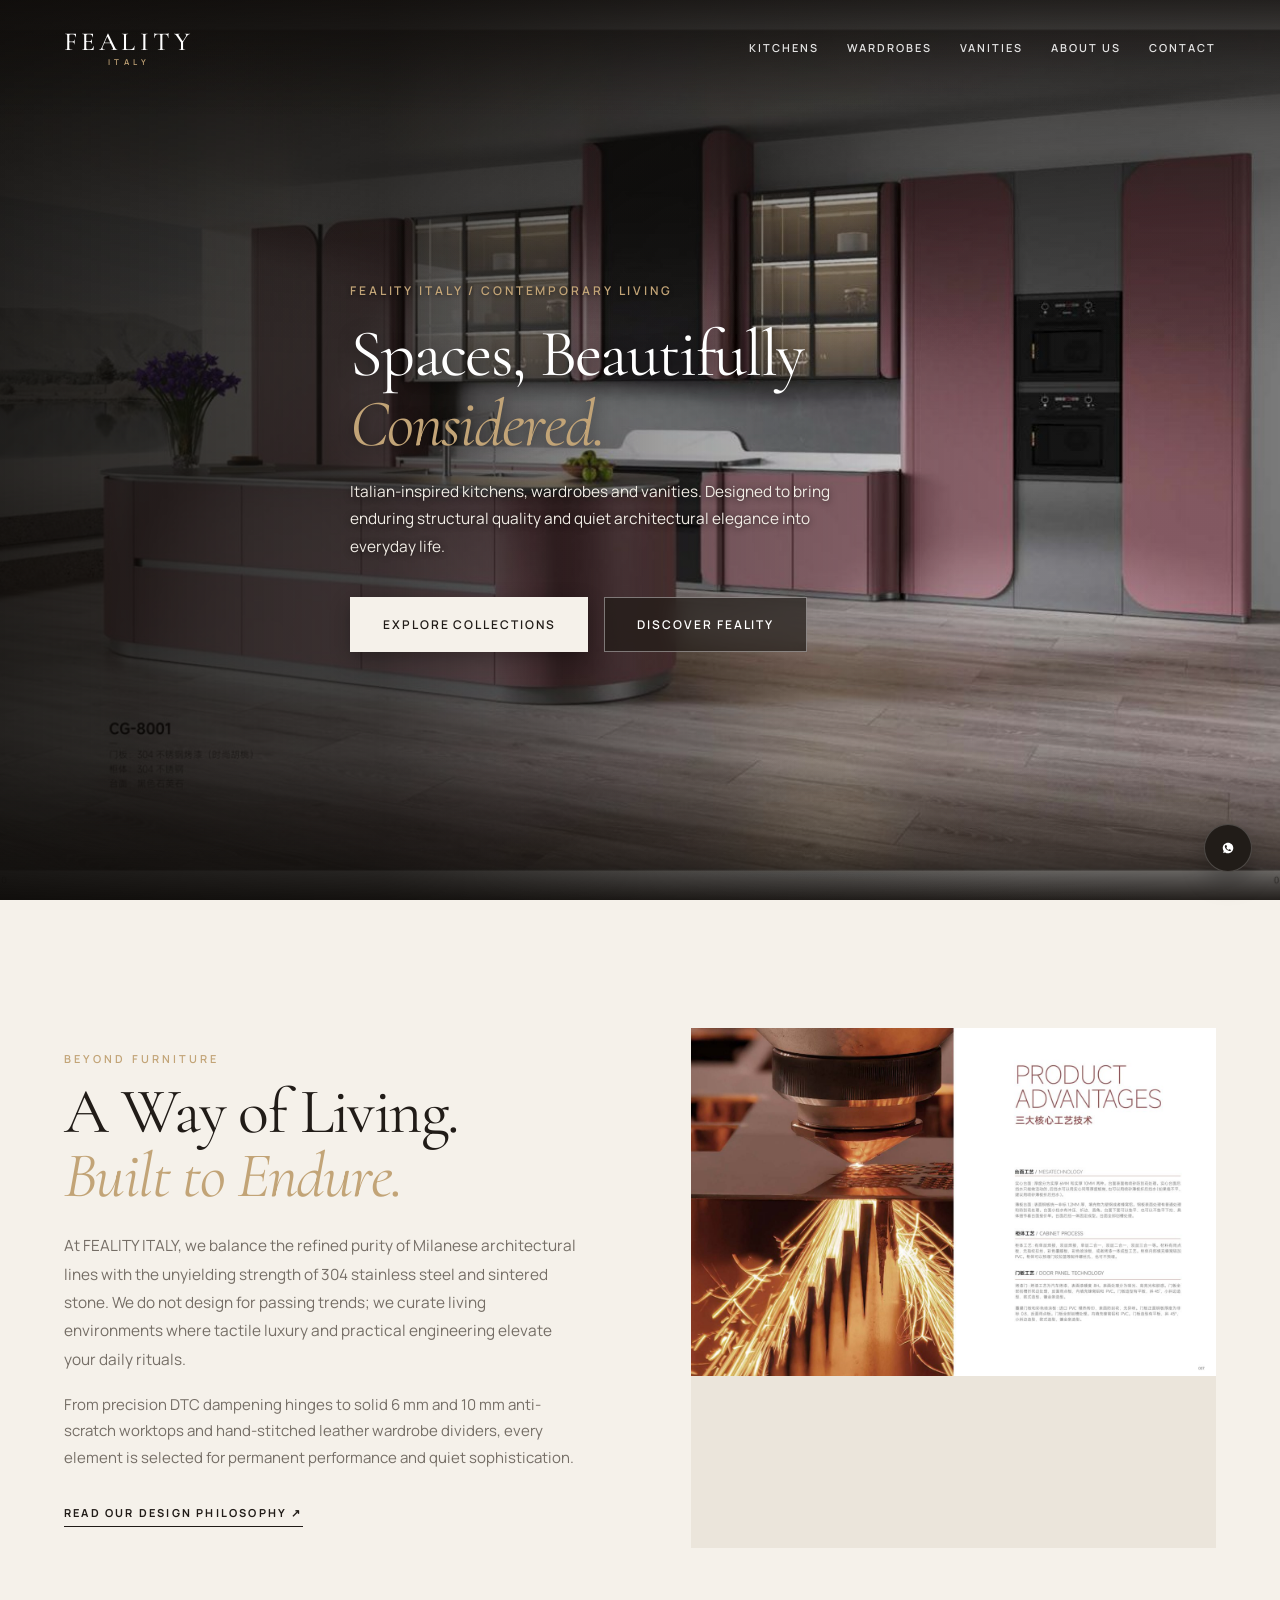
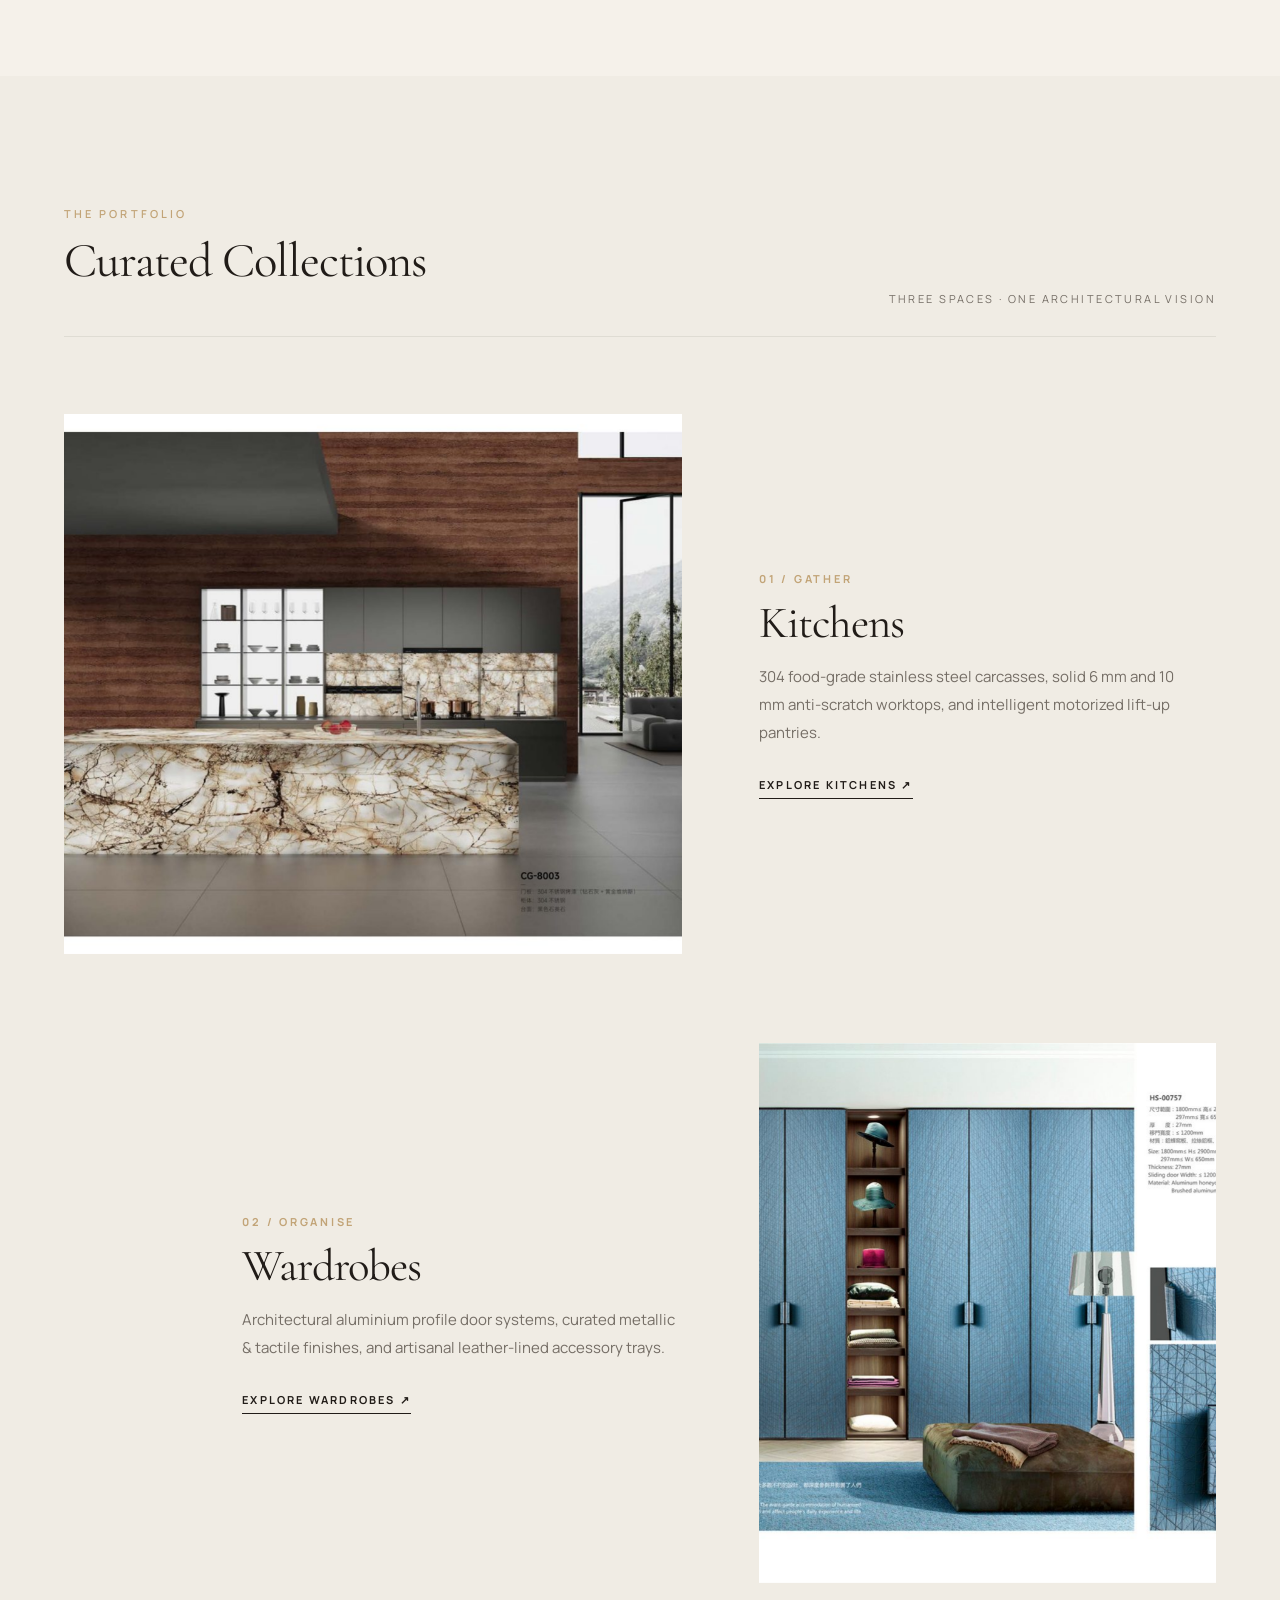
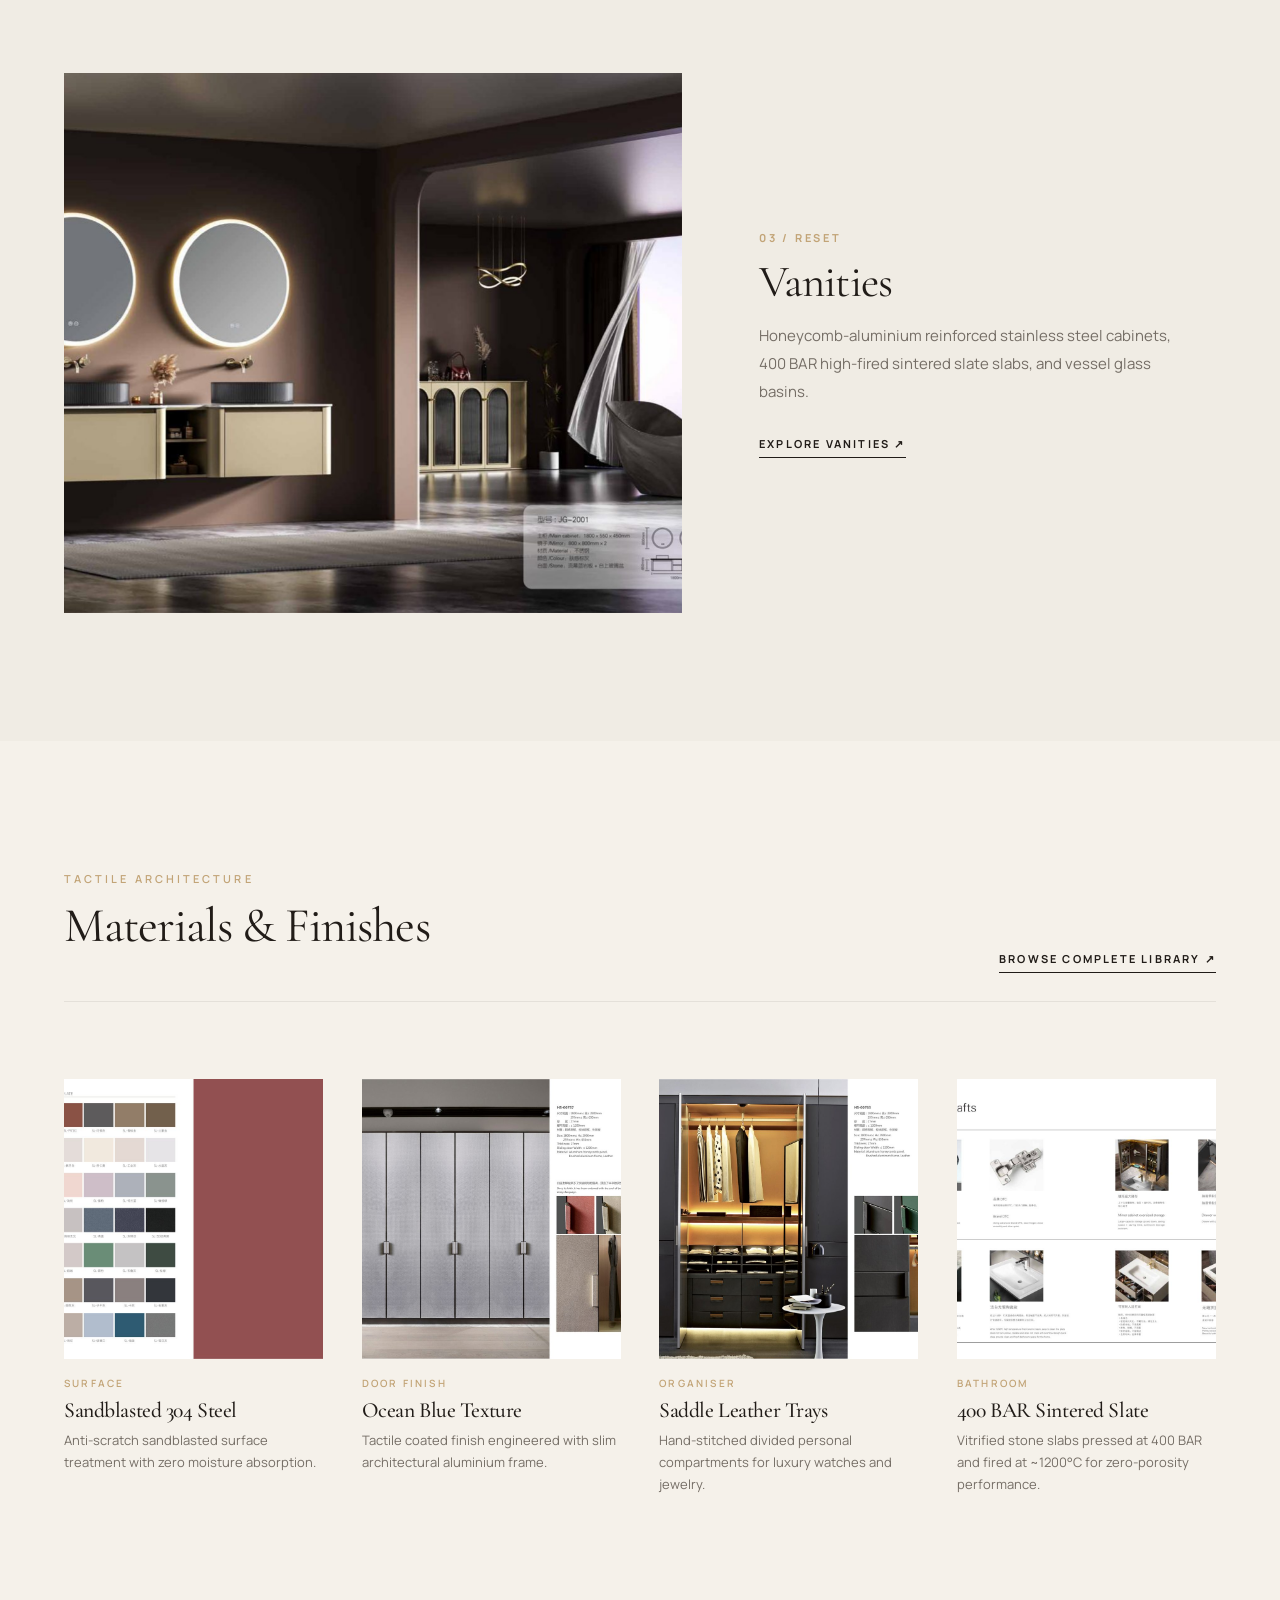
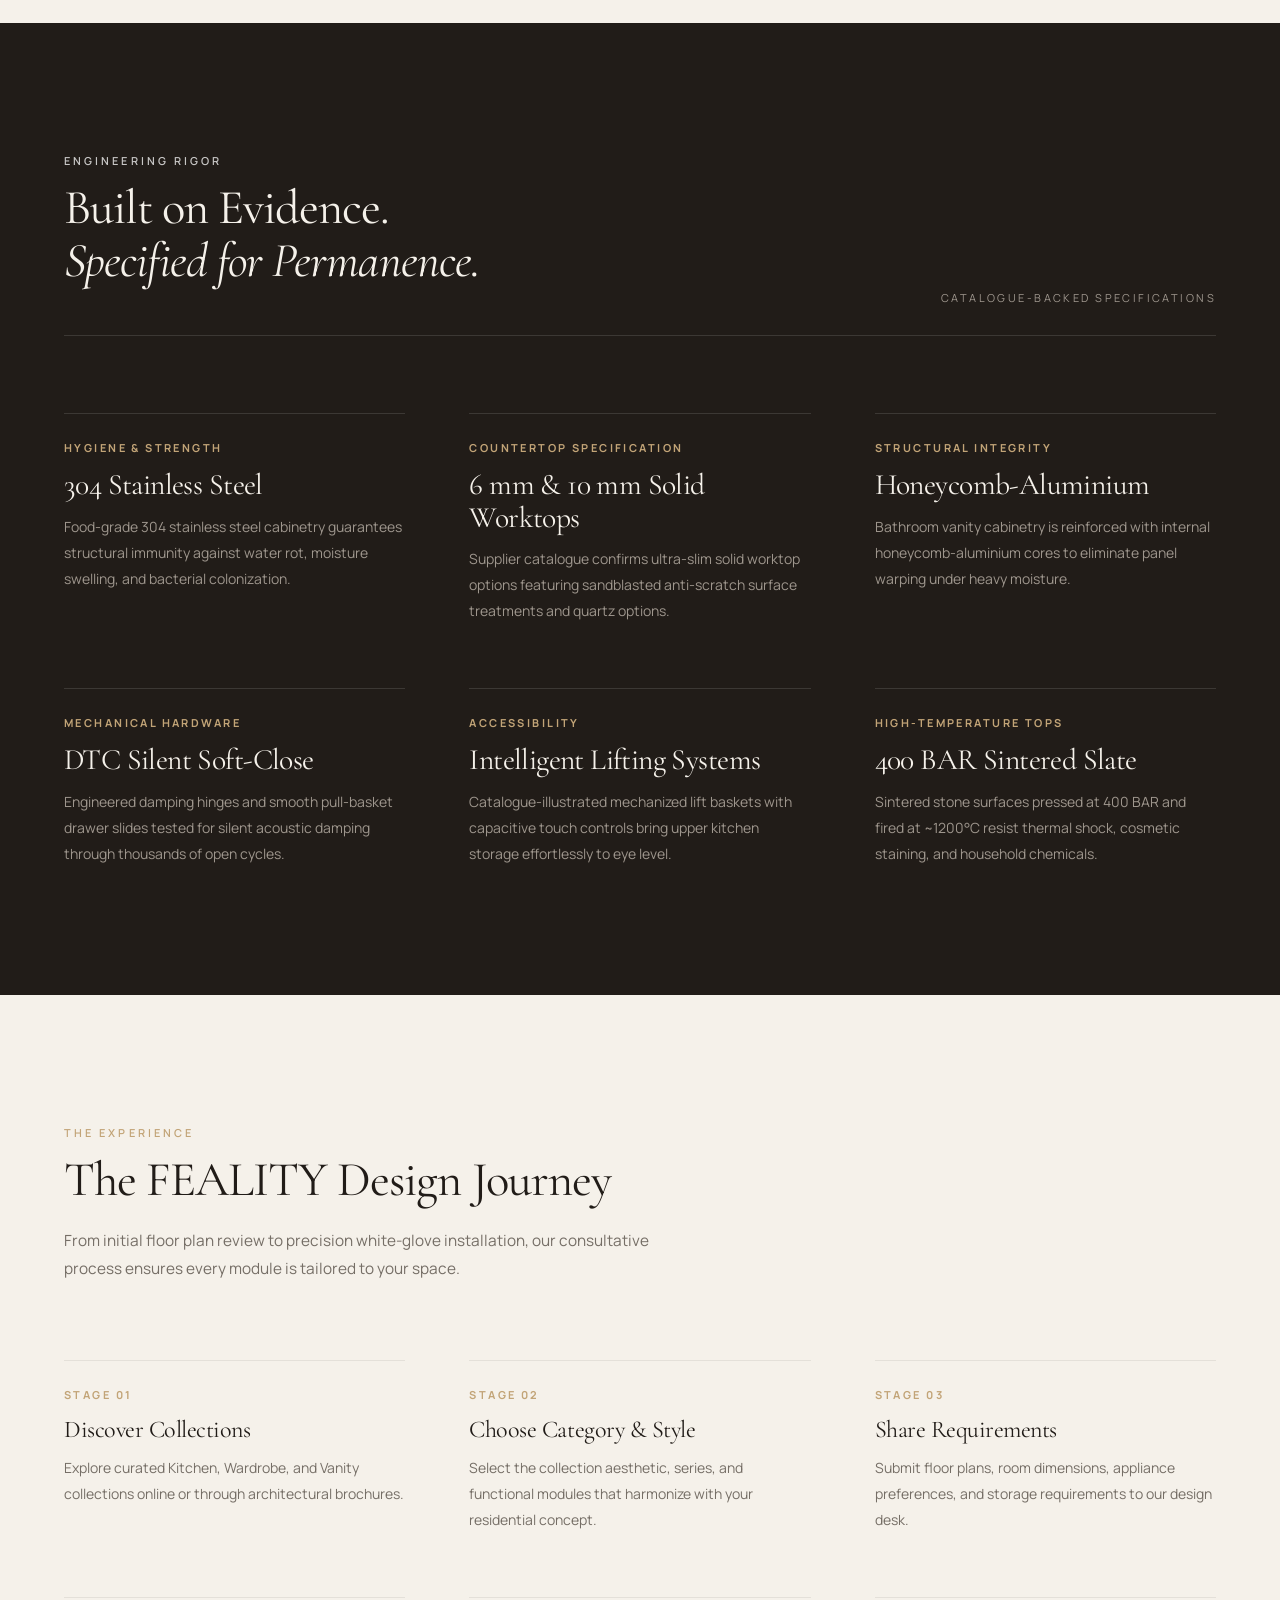
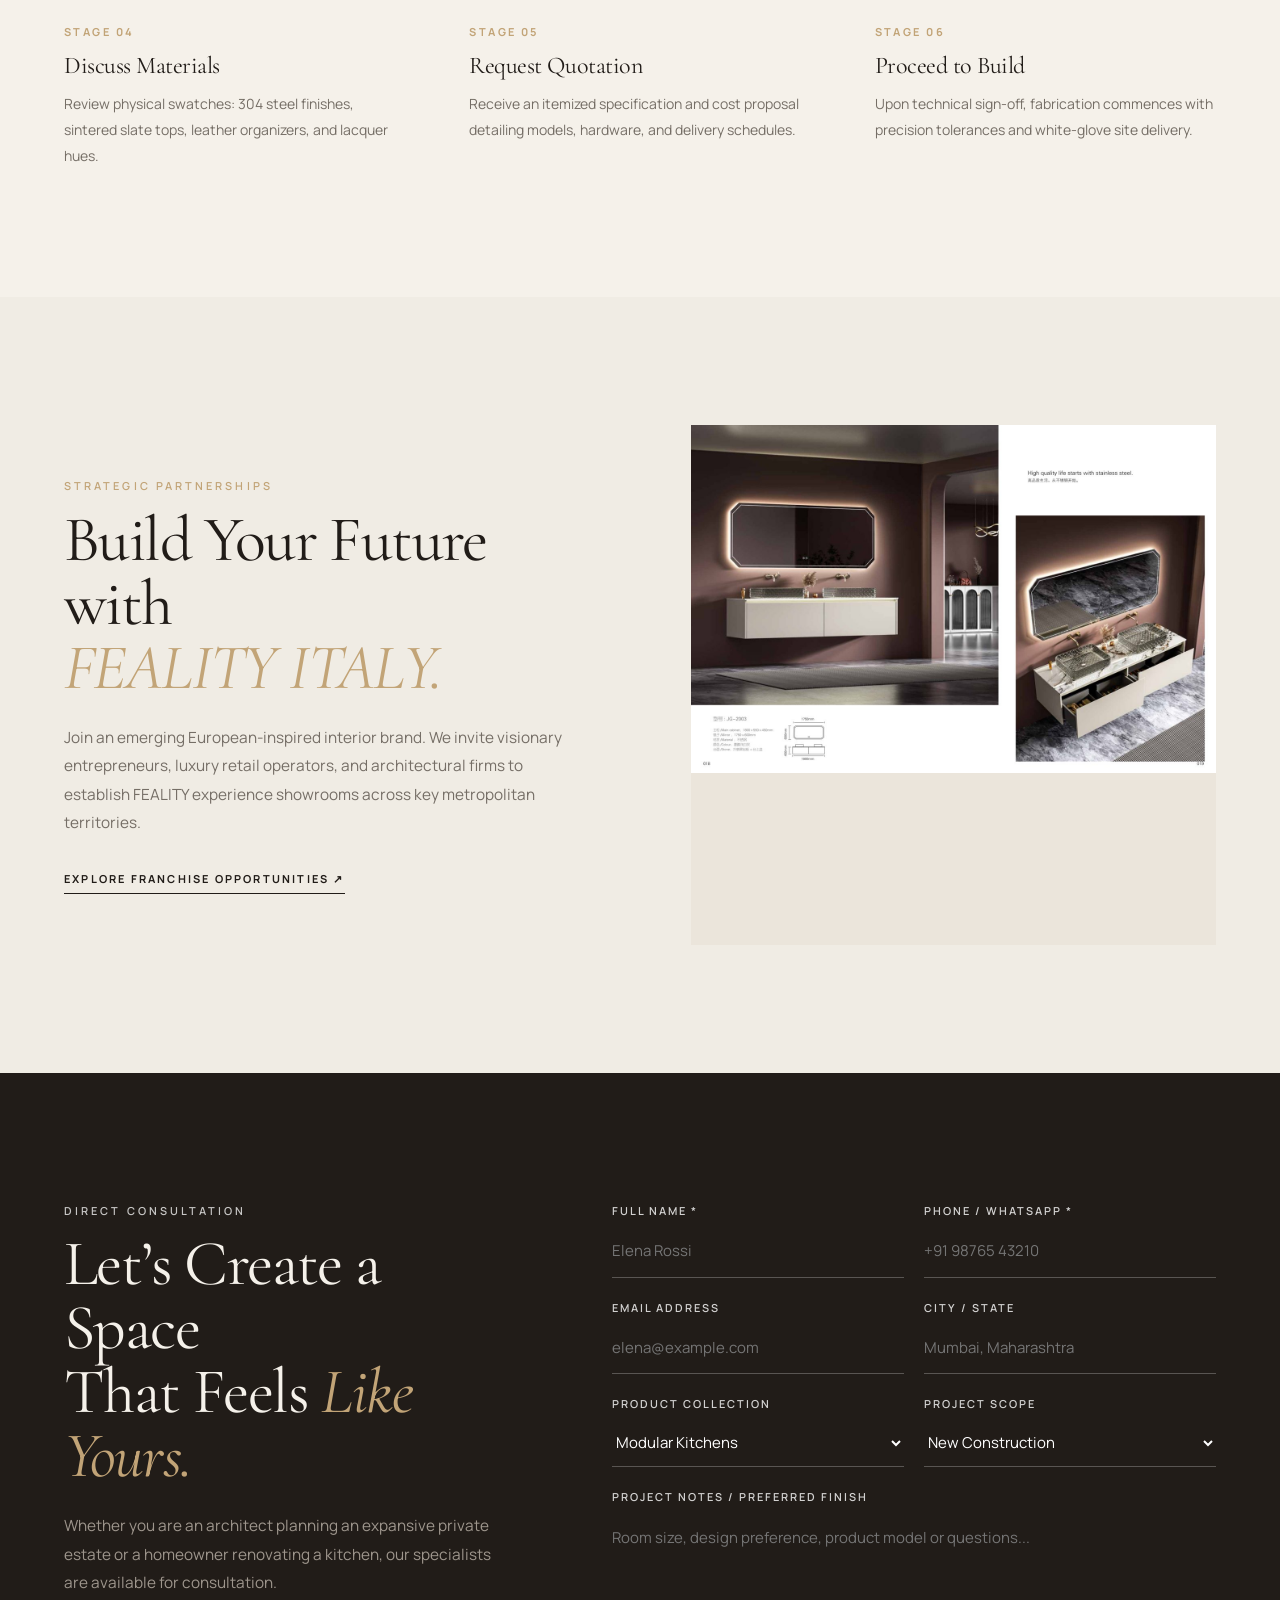
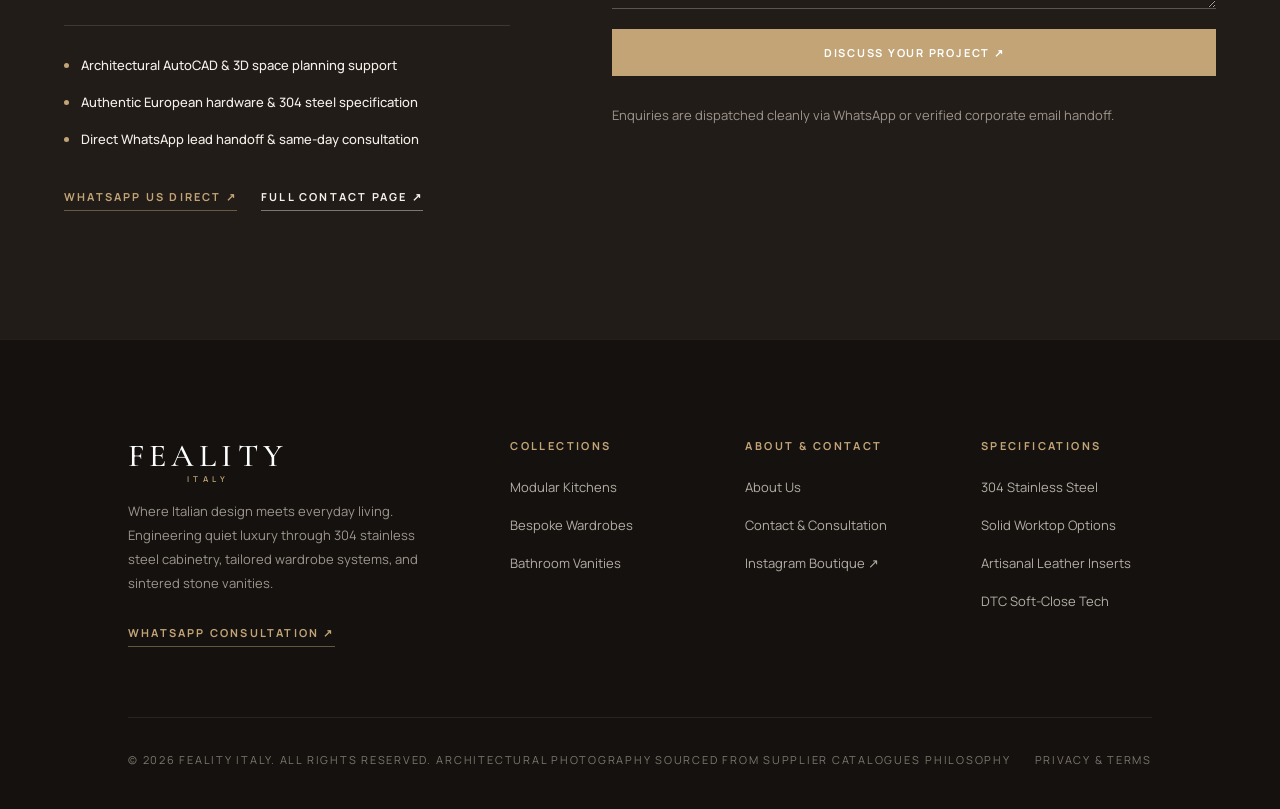
==== commit a3aaf59c: "Refine hero visibility, contrast, animations, and focus primary navigation on 5 core sections" ====
--- a/index.html
+++ b/index.html
@@ -38,15 +38,11 @@
     </a>
 
     <nav class="desktop-nav" aria-label="Main Navigation">
-      <a class="nav-link active" href="index.html">Home</a>
       <a class="nav-link" href="kitchen.html">Kitchens</a>
       <a class="nav-link" href="wardrobe.html">Wardrobes</a>
       <a class="nav-link" href="vanity.html">Vanities</a>
-      <a class="nav-link" href="materials.html">Materials & Finishes</a>
-      <a class="nav-link" href="about.html">About</a>
-      <a class="nav-link" href="franchise.html">Franchise</a>
+      <a class="nav-link" href="about.html">About Us</a>
       <a class="nav-link" href="contact.html">Contact</a>
-      <a href="contact.html" class="header-enquire-btn">Enquire ↗</a>
     </nav>
 
     <button class="menu-btn" aria-label="Toggle navigation menu" aria-expanded="false">
@@ -58,17 +54,14 @@
   <!-- Full-Screen Mobile Drawer -->
   <div class="mobile-drawer" aria-label="Mobile Navigation">
     <nav class="mobile-nav-links">
-      <a class="active" href="index.html">Home</a>
       <a href="kitchen.html">Kitchens</a>
       <a href="wardrobe.html">Wardrobes</a>
       <a href="vanity.html">Vanities</a>
-      <a href="materials.html">Materials & Finishes</a>
-      <a href="about.html">About FEALITY</a>
-      <a href="franchise.html">Franchise</a>
-      <a href="contact.html">Contact & Consultation</a>
+      <a href="about.html">About Us</a>
+      <a href="contact.html">Contact</a>
     </nav>
     <div class="mobile-drawer-footer">
-      <button class="text-link text-link-gold js-wa-link" data-message="Hello FEALITY ITALY, I would like to arrange a design consultation.">WhatsApp Consultation ↗</button>
+      <button class="btn-hero-primary js-wa-link" data-message="Hello FEALITY ITALY, I would like to arrange a design consultation.">WhatsApp Consultation ↗</button>
       <a class="text-link" href="contact.html">Request Quotation ↗</a>
     </div>
   </div>
@@ -81,13 +74,13 @@
       
       <div class="container hero-content">
         <!-- 3. REDESIGN HERO TYPOGRAPHY -->
-        <span class="eyebrow eyebrow-light">FEALITY ITALY / CONTEMPORARY LIVING</span>
+        <span class="hero-eyebrow">FEALITY ITALY / CONTEMPORARY LIVING</span>
         <h1 class="hero-title">Spaces, Beautifully<br><em>Considered.</em></h1>
         <p class="hero-description">Italian-inspired kitchens, wardrobes and vanities. Designed to bring enduring structural quality and quiet architectural elegance into everyday life.</p>
         
         <div class="hero-actions">
-          <a class="text-link" href="#collections">Explore Collections <span>↘</span></a>
-          <a class="text-link" href="about.html" style="opacity: 0.8;">Discover FEALITY <span>↗</span></a>
+          <a class="btn-hero-primary" href="#collections">EXPLORE COLLECTIONS</a>
+          <a class="btn-hero-secondary" href="about.html">DISCOVER FEALITY</a>
         </div>
       </div>
     </section>
@@ -439,15 +432,13 @@
             <li><a href="kitchen.html">Modular Kitchens</a></li>
             <li><a href="wardrobe.html">Bespoke Wardrobes</a></li>
             <li><a href="vanity.html">Bathroom Vanities</a></li>
-            <li><a href="materials.html">Materials & Finishes</a></li>
           </ul>
         </div>
 
         <div class="footer-col">
-          <h4>BRAND & PARTNERSHIP</h4>
+          <h4>ABOUT & CONTACT</h4>
           <ul>
-            <li><a href="about.html">About FEALITY</a></li>
-            <li><a href="franchise.html">Franchise Showrooms</a></li>
+            <li><a href="about.html">About Us</a></li>
             <li><a href="contact.html">Contact & Consultation</a></li>
             <li><a href="https://www.instagram.com/hardware_boutique_2.0/" target="_blank" rel="noopener">Instagram Boutique ↗</a></li>
           </ul>
--- a/css/site.css
+++ b/css/site.css
@@ -13,8 +13,9 @@
   --deep-espresso: #211C18;
   --deep-espresso-translucent: rgba(33, 28, 24, 0.92);
   --charcoal: #2A2522;
-  --champagne-gold: #B39A70;
-  --champagne-gold-light: #CBB48C;
+  --champagne-gold: #C2A477;
+  --champagne-gold-light: #D4BC95;
+  --text-light-secondary: #F1ECE5;
   --warm-white: #FFFFFF;
   --text-primary: #211C18;
   --text-muted: #756E66;
@@ -483,8 +484,8 @@
   min-height: 100vh;
   min-height: 100svh;
   display: flex;
-  align-items: flex-end;
-  padding: 0 0 clamp(64px, 9vh, 110px);
+  align-items: center;
+  padding: calc(var(--header-height) + 24px) 0 48px;
   overflow: hidden;
   background-color: var(--deep-espresso);
 }
@@ -505,30 +506,49 @@
   transform: scale(1.03);
 }
 
-/* Restrained directional gradient: preserves natural kitchen tones, ensures legibility, and blends seamlessly */
+/* Restrained directional gradient: preserves natural kitchen tones while maximizing text legibility */
 .hero-overlay {
   position: absolute;
   inset: 0;
   background: 
-    linear-gradient(180deg, rgba(14, 12, 10, 0.65) 0%, rgba(14, 12, 10, 0) 25%),
-    linear-gradient(to top right, rgba(14, 12, 10, 0.72) 0%, rgba(14, 12, 10, 0.25) 45%, transparent 75%),
-    linear-gradient(0deg, rgba(24, 20, 17, 0.95) 0%, rgba(24, 20, 17, 0.5) 6%, transparent 16%);
+    /* Top vignette for transparent header readability */
+    linear-gradient(180deg, rgba(14, 12, 10, 0.75) 0%, rgba(14, 12, 10, 0.15) 25%, transparent 40%),
+    /* Full-width continuous directional gradient: darker behind text on left, fading smoothly across */
+    linear-gradient(90deg, rgba(14, 12, 10, 0.88) 0%, rgba(14, 12, 10, 0.72) 30%, rgba(14, 12, 10, 0.35) 52%, rgba(14, 12, 10, 0.06) 80%, transparent 100%),
+    /* Bottom seamless fade into next section */
+    linear-gradient(0deg, rgba(24, 20, 17, 0.95) 0%, rgba(24, 20, 17, 0.4) 6%, transparent 16%);
 }
 
 .hero-content {
   position: relative;
   z-index: 2;
-  max-width: 680px;
+  max-width: 580px;
+  background: none;
+  padding: 0;
+  margin-bottom: 2.5rem;
+}
+
+.hero-eyebrow {
+  font-family: var(--font-sans);
+  font-size: 0.75rem;
+  letter-spacing: 0.24em;
+  font-weight: 600;
+  text-transform: uppercase;
+  color: var(--champagne-gold);
+  display: block;
+  margin-bottom: 1.125rem;
+  text-shadow: 0 1px 4px rgba(0, 0, 0, 0.6);
 }
 
 .hero-title {
   font-family: var(--font-serif);
-  font-size: clamp(2rem, 5vw, 4.25rem);
+  font-size: clamp(2.5rem, 5.2vw, 4.25rem);
   font-weight: 400;
-  line-height: 1.05;
+  line-height: 1.04;
   letter-spacing: -0.025em;
-  margin: 0.75rem 0 1.25rem;
-  color: var(--warm-white);
+  margin: 0 0 1.25rem;
+  color: #FFFFFF;
+  text-shadow: 0 2px 16px rgba(0, 0, 0, 0.5);
   overflow-wrap: break-word;
 }
 
@@ -536,20 +556,81 @@
   font-style: italic;
   font-weight: 400;
   color: var(--champagne-gold);
+  text-shadow: 0 2px 14px rgba(0, 0, 0, 0.5);
 }
 
 .hero-description {
-  font-size: clamp(0.9375rem, 1.25vw, 1.0625rem);
-  color: rgba(255, 255, 255, 0.85);
-  line-height: 1.85;
+  font-family: var(--font-sans);
+  font-size: clamp(0.9375rem, 1.2vw, 1.0625rem);
+  color: var(--text-light-secondary);
+  line-height: 1.8;
   max-width: 520px;
-  margin-bottom: 2rem;
+  margin: 0 0 2.25rem;
+  text-shadow: 0 1px 6px rgba(0, 0, 0, 0.6);
 }
 
 .hero-actions {
   display: flex;
   align-items: center;
-  gap: 32px;
+  flex-wrap: wrap;
+  gap: 16px;
+}
+
+/* Primary CTA: EXPLORE COLLECTIONS */
+.btn-hero-primary {
+  display: inline-flex;
+  align-items: center;
+  justify-content: center;
+  gap: 10px;
+  background-color: #F5F1EA;
+  color: #211C18;
+  font-family: var(--font-sans);
+  font-size: 0.75rem;
+  font-weight: 600;
+  letter-spacing: 0.16em;
+  text-transform: uppercase;
+  padding: 16px 32px;
+  border: 1px solid #F5F1EA;
+  cursor: pointer;
+  box-shadow: 0 6px 20px rgba(0, 0, 0, 0.3);
+  transition: background-color var(--transition), color var(--transition), border-color var(--transition), transform var(--transition), box-shadow var(--transition);
+}
+
+.btn-hero-primary:hover, .btn-hero-primary:focus-visible {
+  background-color: var(--champagne-gold);
+  border-color: var(--champagne-gold);
+  color: #FFFFFF;
+  transform: translateY(-2px);
+  box-shadow: 0 10px 28px rgba(194, 164, 119, 0.35);
+}
+
+/* Secondary CTA: DISCOVER FEALITY */
+.btn-hero-secondary {
+  display: inline-flex;
+  align-items: center;
+  justify-content: center;
+  gap: 10px;
+  background-color: rgba(33, 28, 24, 0.7);
+  backdrop-filter: blur(10px);
+  -webkit-backdrop-filter: blur(10px);
+  color: #FFFFFF;
+  font-family: var(--font-sans);
+  font-size: 0.75rem;
+  font-weight: 600;
+  letter-spacing: 0.16em;
+  text-transform: uppercase;
+  padding: 16px 32px;
+  border: 1px solid rgba(255, 255, 255, 0.4);
+  cursor: pointer;
+  transition: background-color var(--transition), color var(--transition), border-color var(--transition), transform var(--transition), box-shadow var(--transition);
+}
+
+.btn-hero-secondary:hover, .btn-hero-secondary:focus-visible {
+  background-color: #211C18;
+  border-color: var(--champagne-gold);
+  color: var(--champagne-gold);
+  transform: translateY(-2px);
+  box-shadow: 0 8px 24px rgba(0, 0, 0, 0.45);
 }
 
 /* ==========================================================================
@@ -1465,10 +1546,59 @@
   }
 }
 
+/* ==========================================================================
+   SMOOTH REVEAL ANIMATIONS & PAGE TRANSITIONS
+   ========================================================================== */
+.reveal-on-scroll {
+  opacity: 0;
+  transform: translateY(24px);
+  transition: opacity 0.8s cubic-bezier(0.16, 1, 0.3, 1), transform 0.8s cubic-bezier(0.16, 1, 0.3, 1);
+  will-change: opacity, transform;
+}
+
+.reveal-on-scroll.is-revealed {
+  opacity: 1;
+  transform: translateY(0);
+}
+
+.collection-media-wrap {
+  overflow: hidden;
+}
+
+.collection-media-wrap img,
+.collection-media-wrap .collection-media {
+  transition: transform 0.8s cubic-bezier(0.16, 1, 0.3, 1);
+  will-change: transform;
+}
+
+.collection-feature:hover .collection-media-wrap img,
+.collection-feature:hover .collection-media-wrap .collection-media,
+.model-card:hover .model-card-media {
+  transform: scale(1.03);
+}
+
+/* Subtle page fade transition */
+body {
+  opacity: 1;
+  transition: opacity 0.25s ease;
+}
+
+body.page-fade-out {
+  opacity: 0;
+}
+
 /* Accessibility: Reduced Motion */
 @media (prefers-reduced-motion: reduce) {
   html {
     scroll-behavior: auto;
+  }
+  .reveal-on-scroll {
+    opacity: 1 !important;
+    transform: none !important;
+    transition: none !important;
+  }
+  body {
+    transition: none !important;
   }
   *, *::before, *::after {
     animation-duration: 0.01ms !important;
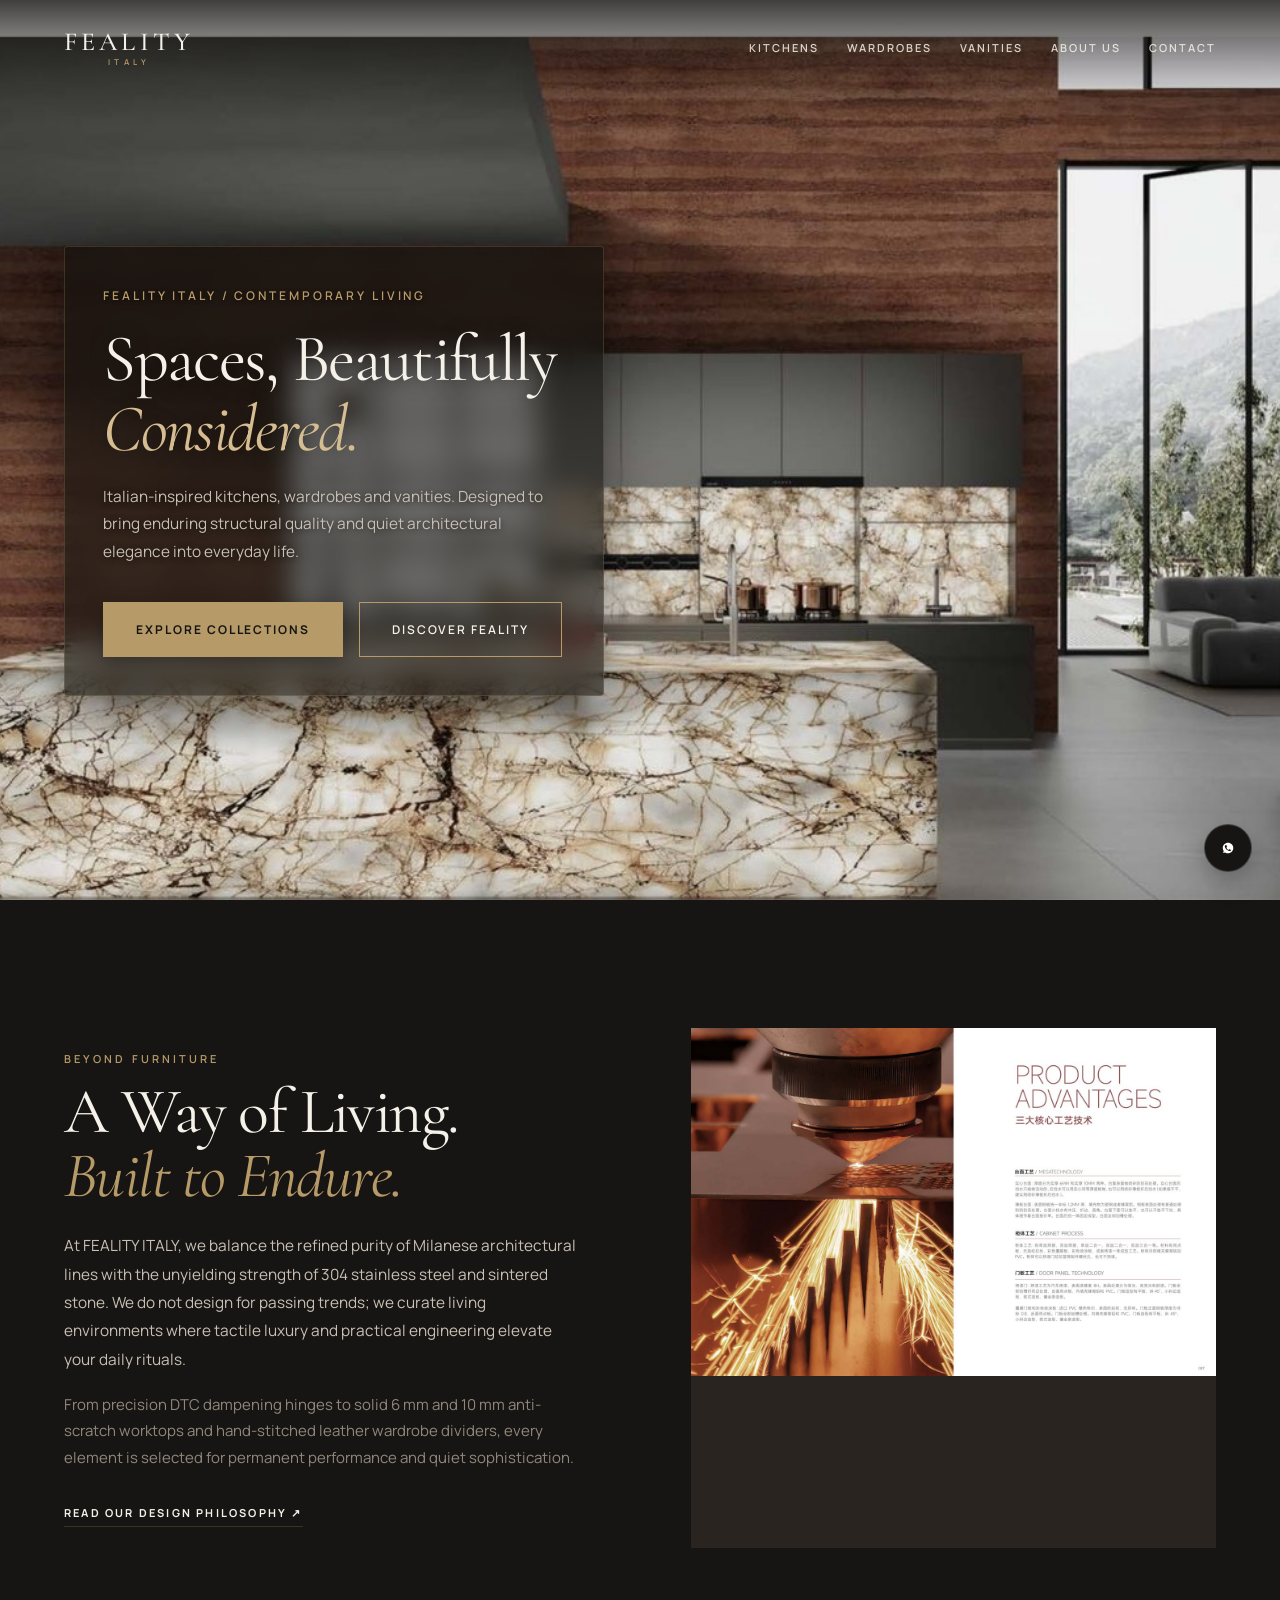
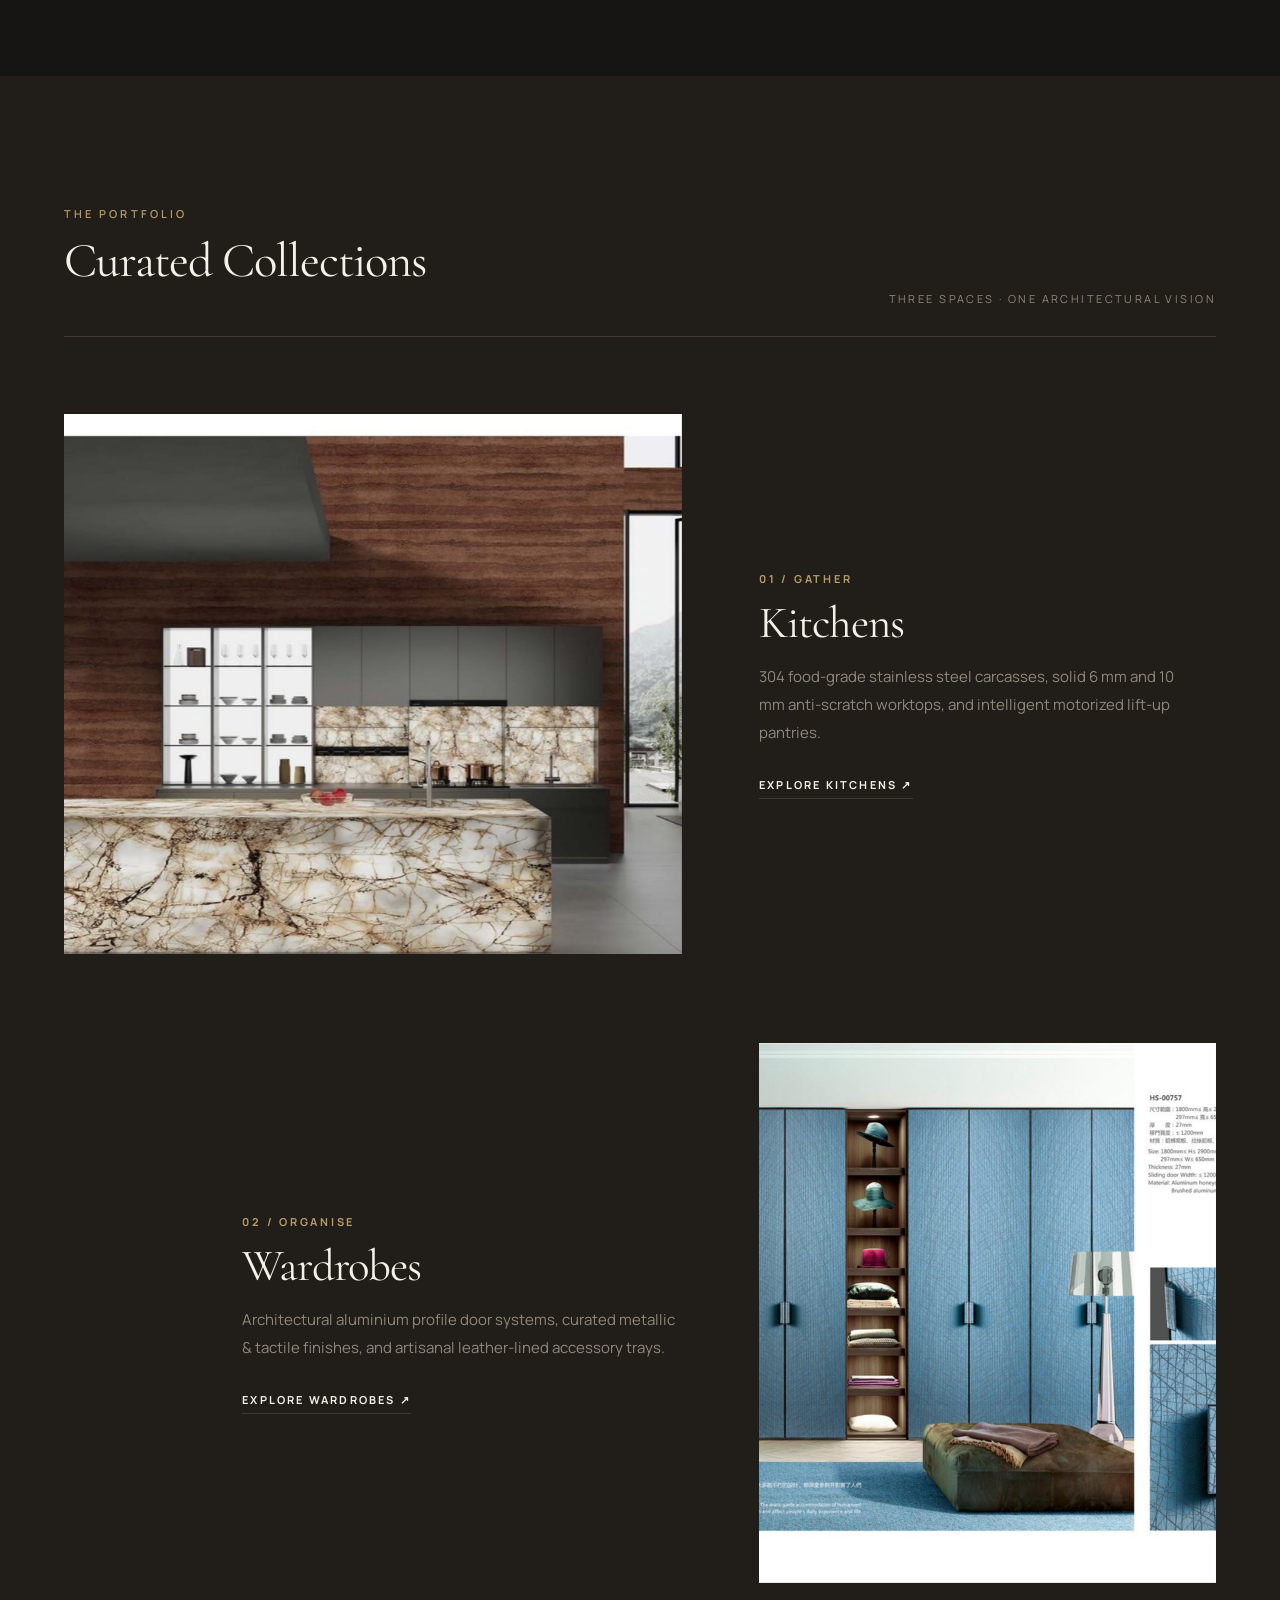
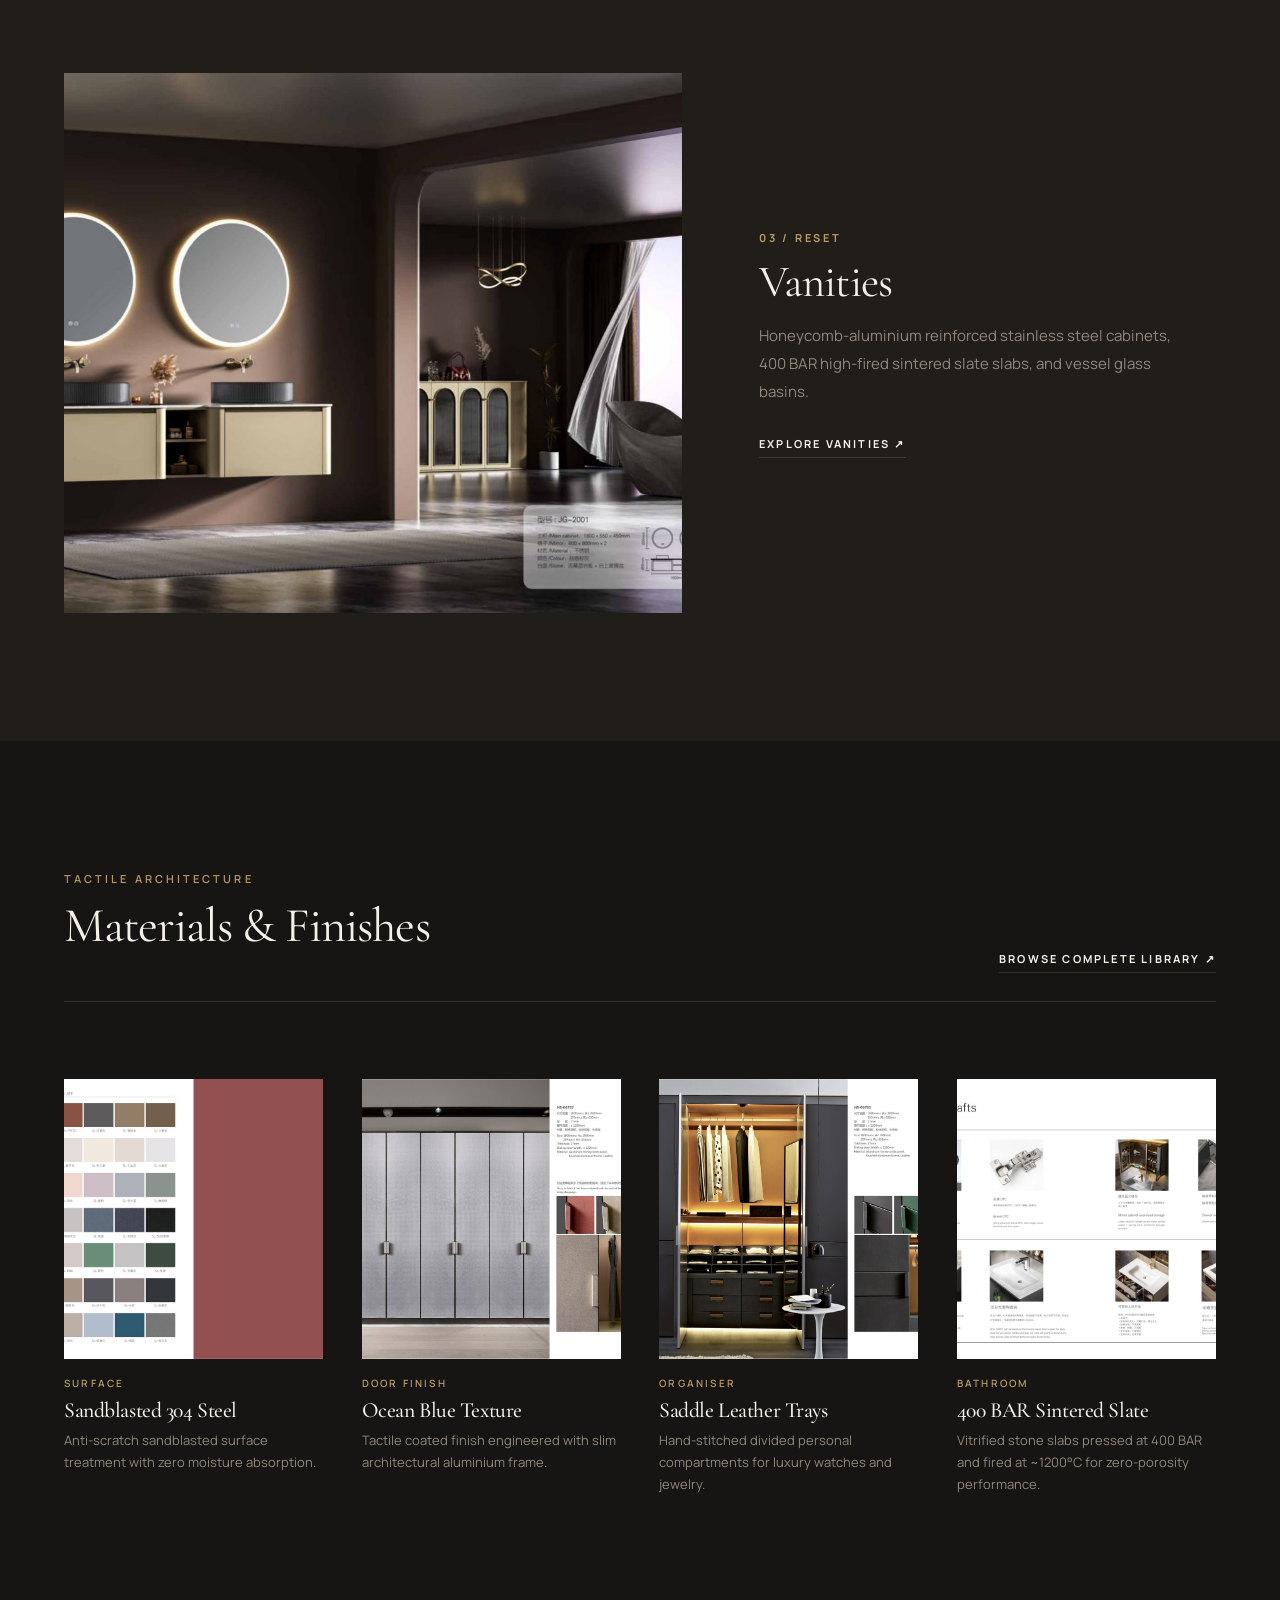
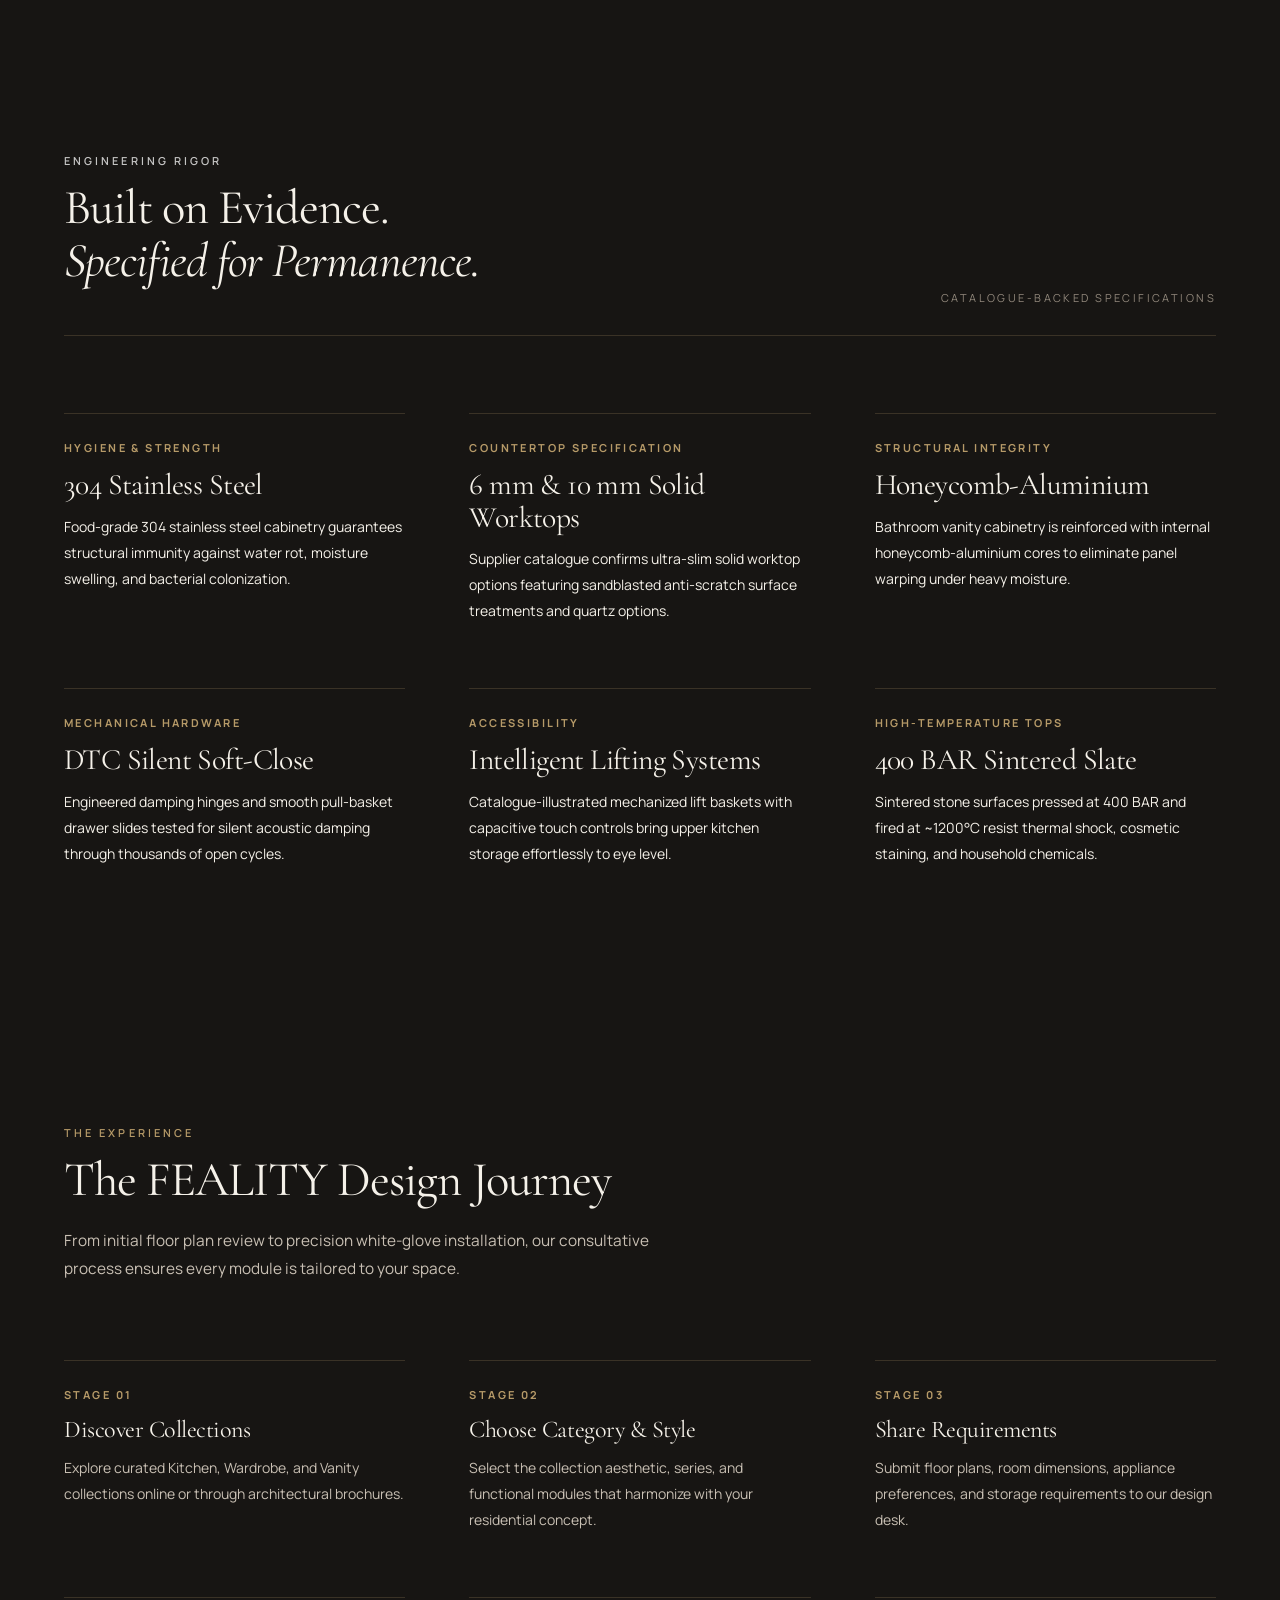
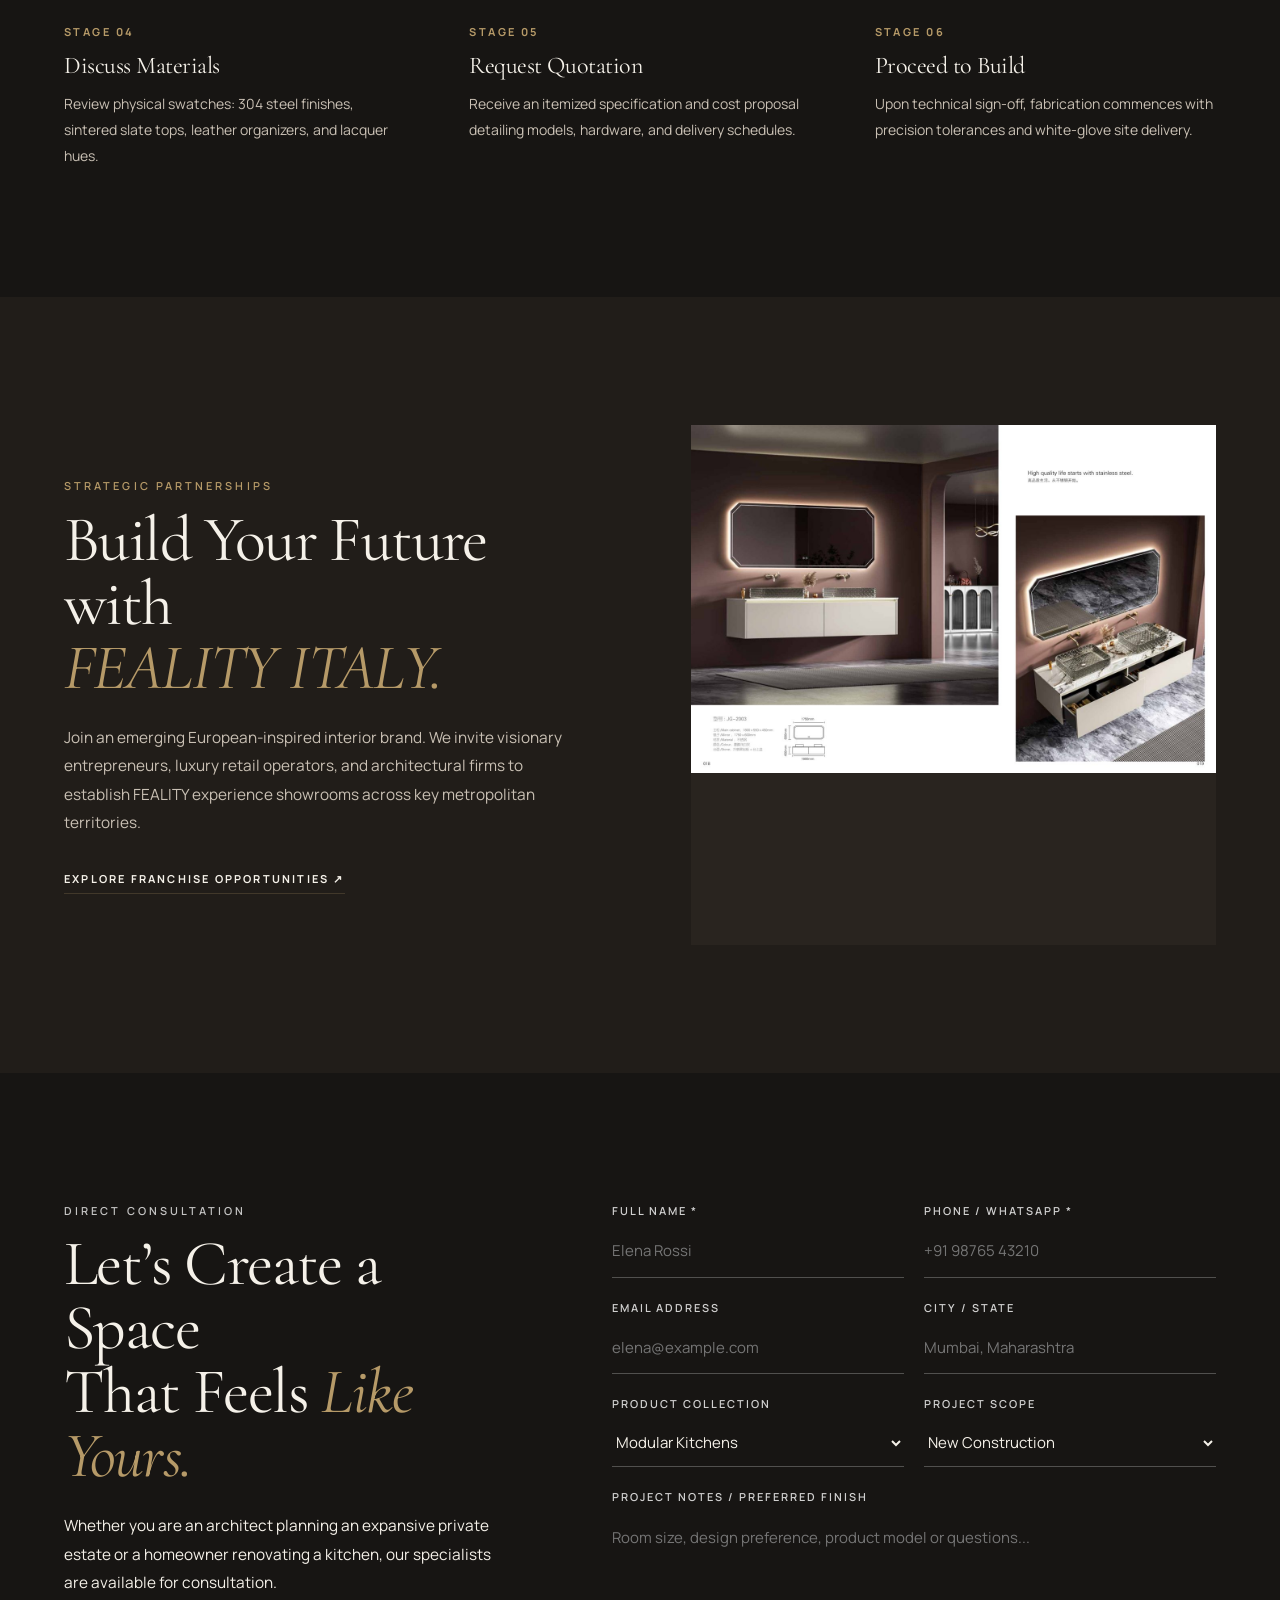
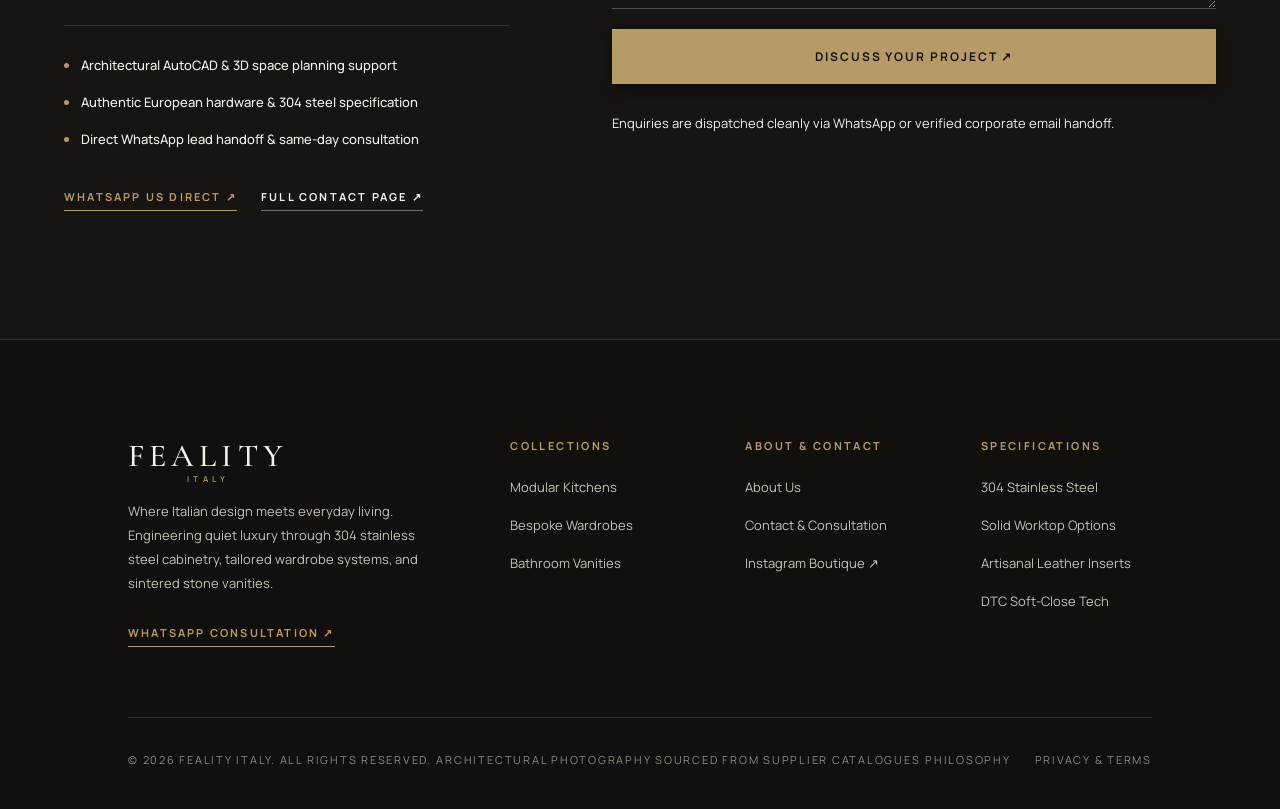
==== commit 1f48400c: "Align hero composition with Würfel reference and apply dark luxury color system" ====
--- a/index.html
+++ b/index.html
@@ -69,18 +69,22 @@
   <main>
     <!-- 2. EDGE-TO-EDGE CINEMATIC HERO (Starts at y=0, behind header) -->
     <section class="hero">
-      <div class="hero-media" style="background-image: url('assets/images/kitchen-304-walnut.jpg');" role="img" aria-label="FEALITY luxury 304 stainless steel kitchen with walnut cabinetry"></div>
+      <div class="hero-media" style="background-image: url('assets/images/kitchen-diamond-grey.jpg');" role="img" aria-label="FEALITY luxury 304 stainless steel kitchen with diamond grey finish and marble island"></div>
       <div class="hero-overlay"></div>
       
-      <div class="container hero-content">
-        <!-- 3. REDESIGN HERO TYPOGRAPHY -->
-        <span class="hero-eyebrow">FEALITY ITALY / CONTEMPORARY LIVING</span>
-        <h1 class="hero-title">Spaces, Beautifully<br><em>Considered.</em></h1>
-        <p class="hero-description">Italian-inspired kitchens, wardrobes and vanities. Designed to bring enduring structural quality and quiet architectural elegance into everyday life.</p>
-        
-        <div class="hero-actions">
-          <a class="btn-hero-primary" href="#collections">EXPLORE COLLECTIONS</a>
-          <a class="btn-hero-secondary" href="about.html">DISCOVER FEALITY</a>
+      <div class="container">
+        <div class="hero-inner">
+          <div class="hero-content">
+            <!-- 3. REDESIGN HERO TYPOGRAPHY -->
+            <span class="hero-eyebrow">FEALITY ITALY / CONTEMPORARY LIVING</span>
+            <h1 class="hero-title">Spaces, Beautifully<br><em>Considered.</em></h1>
+            <p class="hero-description">Italian-inspired kitchens, wardrobes and vanities. Designed to bring enduring structural quality and quiet architectural elegance into everyday life.</p>
+            
+            <div class="hero-actions">
+              <a class="btn-hero-primary" href="#collections">EXPLORE COLLECTIONS</a>
+              <a class="btn-hero-secondary" href="about.html">DISCOVER FEALITY</a>
+            </div>
+          </div>
         </div>
       </div>
     </section>
--- a/css/site.css
+++ b/css/site.css
@@ -6,22 +6,29 @@
 @import url('https://fonts.googleapis.com/css2?family=Cormorant+Garamond:ital,wght@0,300;0,400;0,500;0,600;1,400&family=Manrope:wght@300;400;500;600;700&display=swap');
 
 :root {
-  /* Brand Palette */
-  --warm-ivory: #F5F1EA;
-  --limestone: #EBE5DB;
-  --limestone-light: #F0ECE4;
-  --deep-espresso: #211C18;
-  --deep-espresso-translucent: rgba(33, 28, 24, 0.92);
-  --charcoal: #2A2522;
-  --champagne-gold: #C2A477;
-  --champagne-gold-light: #D4BC95;
-  --text-light-secondary: #F1ECE5;
-  --warm-white: #FFFFFF;
-  --text-primary: #211C18;
-  --text-muted: #756E66;
-  --text-muted-light: #9E968D;
-  --border-subtle: rgba(33, 28, 24, 0.08);
-  --border-subtle-light: rgba(255, 255, 255, 0.12);
+  /* Official FEALITY Dark Luxury & Champagne Gold System */
+  --bg-primary: #171513;                       /* Primary background */
+  --bg-secondary: #211D19;                     /* Secondary background */
+  --bg-elevated: #29241F;                      /* Elevated surface */
+  --champagne-gold: #B69A68;                   /* Champagne gold */
+  --antique-gold: #D5BD91;                     /* Light antique gold */
+  --text-primary: #F5F1E9;                     /* Primary text */
+  --text-secondary: #C9C0B4;                   /* Secondary text */
+  --text-muted: #91877B;                       /* Muted text */
+  --divider-subtle: rgba(182, 154, 104, 0.22); /* Subtle divider */
+
+  /* Legacy aliases mapped directly to new dark luxury tokens */
+  --warm-ivory: var(--text-primary);
+  --limestone: var(--bg-elevated);
+  --limestone-light: var(--bg-secondary);
+  --deep-espresso: var(--bg-primary);
+  --deep-espresso-translucent: rgba(23, 21, 19, 0.94);
+  --charcoal: var(--bg-elevated);
+  --champagne-gold-light: var(--antique-gold);
+  --text-light-secondary: var(--text-secondary);
+  --warm-white: var(--text-primary);
+  --border-subtle: var(--divider-subtle);
+  --border-subtle-light: var(--divider-subtle);
 
   /* Typography */
   --font-serif: 'Cormorant Garamond', Georgia, serif;
@@ -46,7 +53,7 @@
   scroll-behavior: smooth;
   scroll-padding-top: var(--header-height-scrolled);
   font-size: 16px;
-  background-color: var(--warm-ivory);
+  background-color: var(--bg-primary);
   color: var(--text-primary);
 }
 
@@ -55,7 +62,7 @@
   font-size: 0.9375rem;
   line-height: 1.75;
   color: var(--text-primary);
-  background-color: var(--warm-ivory);
+  background-color: var(--bg-primary);
   overflow-x: hidden;
   max-width: 100vw;
   -webkit-font-smoothing: antialiased;
@@ -162,7 +169,7 @@
 
 .lead-text {
   font-size: clamp(0.9375rem, 1.2vw, 1.0625rem);
-  color: var(--text-muted);
+  color: var(--text-secondary);
   line-height: 1.85;
   max-width: 600px;
 }
@@ -181,29 +188,30 @@
   font-weight: 700;
   letter-spacing: 0.2em;
   text-transform: uppercase;
-  color: inherit;
+  color: var(--text-primary);
   padding-bottom: 4px;
-  border-bottom: 1px solid currentColor;
+  border-bottom: 1px solid var(--divider-subtle);
   transition: all var(--transition);
 }
 
 .text-link:hover {
-  color: var(--champagne-gold);
-  border-color: var(--champagne-gold);
-  gap: 16px;
+  color: var(--antique-gold);
+  border-bottom-color: var(--champagne-gold);
+  gap: 14px;
 }
 
 .text-link-gold {
   color: var(--champagne-gold);
-  border-color: rgba(179, 154, 112, 0.5);
+  border-bottom-color: var(--champagne-gold);
 }
 
 .text-link-gold:hover {
-  border-color: var(--champagne-gold);
-  gap: 16px;
-}
-
-.btn-minimal {
+  color: var(--antique-gold);
+  border-bottom-color: var(--antique-gold);
+  gap: 14px;
+}
+
+.btn-minimal, .btn-gold {
   display: inline-flex;
   align-items: center;
   justify-content: center;
@@ -214,49 +222,59 @@
   font-weight: 700;
   letter-spacing: 0.16em;
   text-transform: uppercase;
-  background-color: var(--deep-espresso);
-  color: var(--warm-white);
-  border: 1px solid var(--deep-espresso);
+  background-color: var(--champagne-gold);
+  color: var(--bg-primary);
+  border: 1px solid var(--champagne-gold);
   transition: all var(--transition);
   cursor: pointer;
 }
 
-.btn-minimal:hover {
+.btn-minimal:hover, .btn-gold:hover {
+  background-color: var(--antique-gold);
+  border-color: var(--antique-gold);
+  color: var(--bg-primary);
+}
+
+.btn-minimal-white {
+  background-color: var(--text-primary);
+  color: var(--bg-primary);
+  border-color: var(--text-primary);
+}
+
+.btn-minimal-white:hover {
+  background-color: var(--antique-gold);
+  border-color: var(--antique-gold);
+  color: var(--bg-primary);
+}
+
+.btn-minimal-outline-white, .btn-outline {
+  display: inline-flex;
+  align-items: center;
+  justify-content: center;
+  gap: 12px;
+  padding: 13px 26px;
+  font-family: var(--font-sans);
+  font-size: 0.6875rem;
+  font-weight: 600;
+  letter-spacing: 0.16em;
+  text-transform: uppercase;
   background-color: transparent;
-  color: var(--deep-espresso);
-}
-
-.btn-minimal-white {
-  background-color: var(--warm-white);
-  color: var(--deep-espresso);
-  border-color: var(--warm-white);
-}
-
-.btn-minimal-white:hover {
-  background-color: transparent;
-  color: var(--warm-white);
-}
-
-.btn-minimal-outline-white {
-  background-color: transparent;
-  color: var(--warm-white);
-  border-color: rgba(255, 255, 255, 0.4);
-}
-
-.btn-minimal-outline-white:hover {
-  border-color: var(--warm-white);
-  background-color: rgba(255, 255, 255, 0.1);
-}
-
-.btn-minimal-gold {
-  background-color: var(--champagne-gold);
-  color: var(--warm-white);
-  border-color: var(--champagne-gold);
-}
-
-.btn-minimal-gold:hover {
-  background-color: transparent;
-  color: var(--champagne-gold);
+  color: var(--text-primary);
+  border: 1px solid var(--champagne-gold);
+  transition: all var(--transition);
+  cursor: pointer;
+}
+
+.btn-minimal-outline-white:hover, .btn-outline:hover {
+  border-color: var(--antique-gold);
+  color: var(--antique-gold);
+  background-color: rgba(182, 154, 104, 0.1);
+}
+
+.btn-sm {
+  padding: 10px 20px;
+  font-size: 0.625rem;
+  letter-spacing: 0.14em;
 }
 
 /* ==========================================================================
@@ -274,7 +292,7 @@
   align-items: center;
   justify-content: space-between;
   z-index: 1000;
-  color: var(--warm-white);
+  color: var(--text-primary);
   background: transparent;
   border-bottom: 1px solid transparent;
   box-shadow: none;
@@ -286,20 +304,20 @@
   content: "";
   position: absolute;
   inset: 0;
-  height: 120%;
-  background: linear-gradient(180deg, rgba(15, 12, 10, 0.65) 0%, rgba(15, 12, 10, 0.2) 65%, transparent 100%);
+  height: 130%;
+  background: linear-gradient(180deg, rgba(17, 15, 13, 0.8) 0%, rgba(17, 15, 13, 0.22) 65%, transparent 100%);
   pointer-events: none;
   transition: opacity var(--transition);
   z-index: -1;
 }
 
-/* Scrolled state */
+/* Scrolled state: deep charcoal translucent background */
 .site-header.scrolled {
   height: var(--header-height-scrolled);
-  background-color: rgba(24, 20, 17, 0.94);
+  background-color: rgba(23, 21, 19, 0.94);
   backdrop-filter: blur(20px);
   -webkit-backdrop-filter: blur(20px);
-  border-bottom: 1px solid rgba(255, 255, 255, 0.08);
+  border-bottom: 1px solid var(--divider-subtle);
 }
 
 .site-header.scrolled::before {
@@ -311,7 +329,7 @@
   display: inline-flex;
   flex-direction: column;
   line-height: 1;
-  color: var(--warm-white);
+  color: var(--text-primary);
 }
 
 .brand-name {
@@ -319,7 +337,7 @@
   font-size: 1.625rem;
   font-weight: 500;
   letter-spacing: 0.16em;
-  color: var(--warm-white);
+  color: var(--text-primary);
   transition: color var(--transition);
 }
 
@@ -333,6 +351,10 @@
   text-align: center;
 }
 
+.brand:hover .brand-name {
+  color: var(--antique-gold);
+}
+
 /* Desktop Navigation */
 .desktop-nav {
   display: flex;
@@ -346,8 +368,8 @@
   font-weight: 600;
   letter-spacing: 0.18em;
   text-transform: uppercase;
-  color: var(--warm-white);
-  opacity: 0.88;
+  color: var(--text-primary);
+  opacity: 0.85;
   position: relative;
   padding: 6px 0;
   transition: opacity var(--transition), color var(--transition);
@@ -359,14 +381,14 @@
   bottom: 0;
   left: 0;
   width: 0;
-  height: 1px;
+  height: 1.5px;
   background-color: var(--champagne-gold);
   transition: width var(--transition);
 }
 
 .nav-link:hover, .nav-link.active {
   opacity: 1;
-  color: var(--warm-white);
+  color: var(--text-primary);
 }
 
 .nav-link.active::after, .nav-link:hover::after {
@@ -427,7 +449,7 @@
 .mobile-drawer {
   position: fixed;
   inset: 0;
-  background-color: rgba(24, 20, 17, 0.98);
+  background-color: rgba(23, 21, 19, 0.98);
   backdrop-filter: blur(24px);
   -webkit-backdrop-filter: blur(24px);
   padding: calc(var(--header-height-scrolled) + 32px) var(--gutter) 48px;
@@ -458,9 +480,9 @@
   font-family: var(--font-serif);
   font-size: 2rem;
   letter-spacing: -0.01em;
-  color: rgba(255, 255, 255, 0.9);
+  color: var(--text-primary);
   padding-bottom: 8px;
-  border-bottom: 1px solid rgba(255, 255, 255, 0.08);
+  border-bottom: 1px solid var(--divider-subtle);
 }
 
 .mobile-nav-links a.active, .mobile-nav-links a:hover {
@@ -496,7 +518,7 @@
   width: 100%;
   height: 100%;
   background-size: cover;
-  background-position: center 38%;
+  background-position: center 32%;
   transform: scale(1.0);
   transition: transform 12s cubic-bezier(0.1, 1, 0.1, 1);
   will-change: transform;
@@ -506,26 +528,41 @@
   transform: scale(1.03);
 }
 
-/* Restrained directional gradient: preserves natural kitchen tones while maximizing text legibility */
+/* Balanced cinematic overlay: preserves natural kitchen tones and architectural lighting */
 .hero-overlay {
   position: absolute;
   inset: 0;
   background: 
     /* Top vignette for transparent header readability */
-    linear-gradient(180deg, rgba(14, 12, 10, 0.75) 0%, rgba(14, 12, 10, 0.15) 25%, transparent 40%),
-    /* Full-width continuous directional gradient: darker behind text on left, fading smoothly across */
-    linear-gradient(90deg, rgba(14, 12, 10, 0.88) 0%, rgba(14, 12, 10, 0.72) 30%, rgba(14, 12, 10, 0.35) 52%, rgba(14, 12, 10, 0.06) 80%, transparent 100%),
+    linear-gradient(180deg, rgba(23, 21, 19, 0.75) 0%, rgba(23, 21, 19, 0.16) 22%, transparent 38%),
+    /* Subtle overall tone balance */
+    rgba(23, 21, 19, 0.1),
     /* Bottom seamless fade into next section */
-    linear-gradient(0deg, rgba(24, 20, 17, 0.95) 0%, rgba(24, 20, 17, 0.4) 6%, transparent 16%);
+    linear-gradient(0deg, #171513 0%, rgba(23, 21, 19, 0.8) 6%, transparent 18%);
+}
+
+.hero-inner {
+  position: relative;
+  z-index: 2;
+  display: flex;
+  align-items: center;
+  justify-content: flex-start;
+  width: 100%;
+  padding-left: 0;
 }
 
 .hero-content {
   position: relative;
-  z-index: 2;
-  max-width: 580px;
-  background: none;
-  padding: 0;
-  margin-bottom: 2.5rem;
+  width: 100%;
+  max-width: 540px;
+  background: rgba(20, 18, 16, 0.62);
+  backdrop-filter: blur(14px);
+  -webkit-backdrop-filter: blur(14px);
+  border: 1px solid var(--divider-subtle);
+  border-radius: 4px;
+  padding: clamp(24px, 3vw, 42px);
+  box-shadow: 0 20px 50px rgba(0, 0, 0, 0.45);
+  margin-top: -30px;
 }
 
 .hero-eyebrow {
@@ -537,7 +574,7 @@
   color: var(--champagne-gold);
   display: block;
   margin-bottom: 1.125rem;
-  text-shadow: 0 1px 4px rgba(0, 0, 0, 0.6);
+  text-shadow: 0 1px 4px rgba(0, 0, 0, 0.7);
 }
 
 .hero-title {
@@ -547,26 +584,26 @@
   line-height: 1.04;
   letter-spacing: -0.025em;
   margin: 0 0 1.25rem;
-  color: #FFFFFF;
-  text-shadow: 0 2px 16px rgba(0, 0, 0, 0.5);
+  color: var(--text-primary);
+  text-shadow: 0 2px 18px rgba(0, 0, 0, 0.6);
   overflow-wrap: break-word;
 }
 
 .hero-title em {
   font-style: italic;
   font-weight: 400;
-  color: var(--champagne-gold);
-  text-shadow: 0 2px 14px rgba(0, 0, 0, 0.5);
+  color: var(--antique-gold);
+  text-shadow: 0 2px 16px rgba(0, 0, 0, 0.6);
 }
 
 .hero-description {
   font-family: var(--font-sans);
   font-size: clamp(0.9375rem, 1.2vw, 1.0625rem);
-  color: var(--text-light-secondary);
+  color: var(--text-secondary);
   line-height: 1.8;
   max-width: 520px;
   margin: 0 0 2.25rem;
-  text-shadow: 0 1px 6px rgba(0, 0, 0, 0.6);
+  text-shadow: 0 1px 6px rgba(0, 0, 0, 0.7);
 }
 
 .hero-actions {
@@ -576,82 +613,89 @@
   gap: 16px;
 }
 
-/* Primary CTA: EXPLORE COLLECTIONS */
-.btn-hero-primary {
+/* Primary CTA: Champagne gold background with dark text */
+.btn-hero-primary, .btn-gold, .btn-minimal-gold {
   display: inline-flex;
   align-items: center;
   justify-content: center;
   gap: 10px;
-  background-color: #F5F1EA;
-  color: #211C18;
+  background-color: var(--champagne-gold);
+  color: var(--bg-primary);
+  font-family: var(--font-sans);
+  font-size: 0.75rem;
+  font-weight: 700;
+  letter-spacing: 0.16em;
+  text-transform: uppercase;
+  padding: 16px 32px;
+  border: 1px solid var(--champagne-gold);
+  cursor: pointer;
+  box-shadow: 0 6px 20px rgba(0, 0, 0, 0.35);
+  transition: all var(--transition);
+}
+
+.btn-hero-primary:hover, .btn-hero-primary:focus-visible,
+.btn-gold:hover, .btn-gold:focus-visible,
+.btn-minimal-gold:hover {
+  background-color: var(--antique-gold);
+  border-color: var(--antique-gold);
+  color: var(--bg-primary);
+  transform: translateY(-2px);
+  box-shadow: 0 10px 28px rgba(182, 154, 104, 0.35);
+}
+
+/* Secondary CTA: Transparent background with fine champagne gold border & ivory text */
+.btn-hero-secondary, .btn-outline, .btn-minimal-outline-white {
+  display: inline-flex;
+  align-items: center;
+  justify-content: center;
+  gap: 10px;
+  background-color: transparent;
+  color: var(--text-primary);
   font-family: var(--font-sans);
   font-size: 0.75rem;
   font-weight: 600;
   letter-spacing: 0.16em;
   text-transform: uppercase;
   padding: 16px 32px;
-  border: 1px solid #F5F1EA;
+  border: 1px solid var(--champagne-gold);
   cursor: pointer;
-  box-shadow: 0 6px 20px rgba(0, 0, 0, 0.3);
-  transition: background-color var(--transition), color var(--transition), border-color var(--transition), transform var(--transition), box-shadow var(--transition);
-}
-
-.btn-hero-primary:hover, .btn-hero-primary:focus-visible {
-  background-color: var(--champagne-gold);
-  border-color: var(--champagne-gold);
-  color: #FFFFFF;
-  transform: translateY(-2px);
-  box-shadow: 0 10px 28px rgba(194, 164, 119, 0.35);
-}
-
-/* Secondary CTA: DISCOVER FEALITY */
-.btn-hero-secondary {
-  display: inline-flex;
-  align-items: center;
-  justify-content: center;
-  gap: 10px;
-  background-color: rgba(33, 28, 24, 0.7);
-  backdrop-filter: blur(10px);
-  -webkit-backdrop-filter: blur(10px);
-  color: #FFFFFF;
-  font-family: var(--font-sans);
-  font-size: 0.75rem;
-  font-weight: 600;
-  letter-spacing: 0.16em;
-  text-transform: uppercase;
-  padding: 16px 32px;
-  border: 1px solid rgba(255, 255, 255, 0.4);
-  cursor: pointer;
-  transition: background-color var(--transition), color var(--transition), border-color var(--transition), transform var(--transition), box-shadow var(--transition);
-}
-
-.btn-hero-secondary:hover, .btn-hero-secondary:focus-visible {
-  background-color: #211C18;
-  border-color: var(--champagne-gold);
-  color: var(--champagne-gold);
+  transition: all var(--transition);
+}
+
+.btn-hero-secondary:hover, .btn-hero-secondary:focus-visible,
+.btn-outline:hover, .btn-outline:focus-visible,
+.btn-minimal-outline-white:hover {
+  background-color: rgba(182, 154, 104, 0.1);
+  border-color: var(--antique-gold);
+  color: var(--antique-gold);
   transform: translateY(-2px);
   box-shadow: 0 8px 24px rgba(0, 0, 0, 0.45);
 }
 
 /* ==========================================================================
-   3. SEAMLESS CONTINUOUS CANVAS (No Boxed Clutter)
+   3. SEAMLESS CONTINUOUS CANVAS (Dark Luxury Identity)
+   Alternating deep charcoal (#171513) and espresso (#211D19)
    ========================================================================== */
 .section {
   padding: clamp(80px, 10vw, 150px) 0;
   position: relative;
+  background-color: var(--bg-primary);
+  color: var(--text-primary);
 }
 
 .section-seamless {
-  background-color: var(--warm-ivory);
-}
-
-.section-limestone-seamless {
-  background-color: var(--limestone-light);
-}
-
-.section-dark-seamless {
-  background-color: var(--deep-espresso);
-  color: var(--warm-ivory);
+  background-color: var(--bg-primary); /* #171513 */
+  color: var(--text-primary);
+}
+
+.section-limestone-seamless, .section-limestone {
+  background-color: var(--bg-secondary); /* #211D19 */
+  color: var(--text-primary);
+}
+
+.section-dark-seamless, .section-dark {
+  background-color: var(--bg-primary); /* #171513 */
+  color: var(--text-primary);
 }
 
 .section-header {
@@ -663,12 +707,8 @@
   justify-content: space-between;
   align-items: flex-end;
   gap: 32px;
-  border-bottom: 1px solid var(--border-subtle);
+  border-bottom: 1px solid var(--divider-subtle);
   padding-bottom: 28px;
-}
-
-.section-dark-seamless .section-header-split {
-  border-bottom-color: var(--border-subtle-light);
 }
 
 .section-lead-right {
@@ -676,10 +716,6 @@
   letter-spacing: 0.22em;
   text-transform: uppercase;
   color: var(--text-muted);
-}
-
-.section-dark-seamless .section-lead-right {
-  color: var(--text-muted-light);
 }
 
 /* Editorial Storytelling Layouts */
@@ -992,13 +1028,13 @@
   padding-top: 8px;
 }
 
-/* Specification Tables */
+/* Specification Tables in Dark Luxury */
 .spec-table-wrap {
   width: 100%;
   overflow-x: auto;
   margin: 36px 0;
-  background-color: var(--warm-white);
-  border: 1px solid var(--border-subtle);
+  background-color: var(--bg-secondary);
+  border: 1px solid var(--divider-subtle);
 }
 
 .spec-table {
@@ -1010,7 +1046,7 @@
 
 .spec-table th, .spec-table td {
   padding: 16px 24px;
-  border-bottom: 1px solid var(--border-subtle);
+  border-bottom: 1px solid var(--divider-subtle);
 }
 
 .spec-table th {
@@ -1019,14 +1055,19 @@
   font-weight: 700;
   letter-spacing: 0.18em;
   text-transform: uppercase;
-  background-color: var(--limestone-light);
-  color: var(--text-primary);
+  background-color: var(--bg-elevated);
+  color: var(--champagne-gold);
+}
+
+.spec-table td {
+  color: var(--text-secondary);
 }
 
 .spec-table td strong {
   font-family: var(--font-serif);
   font-size: 1.1rem;
   font-weight: 600;
+  color: var(--text-primary);
 }
 
 .spec-table tr:last-child td {
@@ -1342,15 +1383,17 @@
 }
 
 .modal-window {
-  background-color: var(--warm-white);
+  background-color: var(--bg-secondary);
+  border: 1px solid var(--divider-subtle);
   max-width: 920px;
   width: 100%;
   max-height: 90vh;
   overflow-y: auto;
   position: relative;
-  box-shadow: 0 32px 70px rgba(0, 0, 0, 0.45);
+  box-shadow: 0 32px 70px rgba(0, 0, 0, 0.7);
   transform: translateY(24px);
   transition: transform var(--transition);
+  color: var(--text-primary);
 }
 
 .modal-backdrop.active .modal-window {
@@ -1363,19 +1406,21 @@
   right: 18px;
   width: 36px;
   height: 36px;
-  background-color: var(--deep-espresso);
-  color: var(--warm-white);
+  background-color: var(--bg-elevated);
+  color: var(--text-primary);
+  border: 1px solid var(--divider-subtle);
   border-radius: 50%;
   display: flex;
   align-items: center;
   justify-content: center;
   font-size: 1.25rem;
   z-index: 10;
-  transition: background-color var(--transition);
+  transition: all var(--transition);
 }
 
 .modal-close:hover {
   background-color: var(--champagne-gold);
+  color: var(--bg-primary);
 }
 
 .modal-body {
@@ -1384,7 +1429,7 @@
 }
 
 .modal-image {
-  background-color: var(--limestone);
+  background-color: var(--bg-elevated);
   min-height: 400px;
 }
 
@@ -1400,12 +1445,12 @@
   flex-direction: column;
 }
 
-/* Footer */
+/* Footer in Deep Luxury Charcoal */
 .site-footer {
-  background-color: #14110F;
-  color: var(--warm-ivory);
+  background-color: #12100E;
+  color: var(--text-secondary);
   padding: 100px var(--gutter) 40px;
-  border-top: 1px solid rgba(255, 255, 255, 0.06);
+  border-top: 1px solid var(--divider-subtle);
 }
 
 .footer-top {
@@ -1413,16 +1458,16 @@
   grid-template-columns: 1.3fr 0.7fr 0.7fr 0.7fr;
   gap: clamp(32px, 5vw, 72px);
   padding-bottom: 70px;
-  border-bottom: 1px solid rgba(255, 255, 255, 0.08);
+  border-bottom: 1px solid var(--divider-subtle);
 }
 
 .footer-brand .brand-name {
-  color: var(--warm-white);
+  color: var(--text-primary);
   font-size: 2rem;
 }
 
 .footer-brand p {
-  color: var(--text-muted-light);
+  color: var(--text-secondary);
   font-size: 0.8125rem;
   line-height: 1.85;
   max-width: 320px;
@@ -1448,11 +1493,11 @@
 
 .footer-col a {
   font-size: 0.8125rem;
-  color: #B5AEA4;
+  color: var(--text-secondary);
 }
 
 .footer-col a:hover {
-  color: var(--warm-white);
+  color: var(--antique-gold);
 }
 
 .footer-bottom {
@@ -1462,7 +1507,7 @@
   padding-top: 32px;
   font-size: 0.6875rem;
   letter-spacing: 0.16em;
-  color: #7D766C;
+  color: var(--text-muted);
   text-transform: uppercase;
 }
 
@@ -1522,6 +1567,11 @@
   :root {
     --gutter: 18px;
   }
+  .hero-content {
+    margin-top: 0;
+    padding: 24px 20px;
+    max-width: 100%;
+  }
   .hero-title {
     font-size: clamp(1.85rem, 8.5vw, 2.6rem);
   }
@@ -1541,8 +1591,14 @@
   }
   .hero-actions {
     flex-direction: column;
-    align-items: flex-start;
-    gap: 20px;
+    align-items: stretch;
+    gap: 12px;
+    width: 100%;
+  }
+  .hero-actions .btn-hero-primary,
+  .hero-actions .btn-hero-secondary {
+    width: 100%;
+    text-align: center;
   }
 }
 
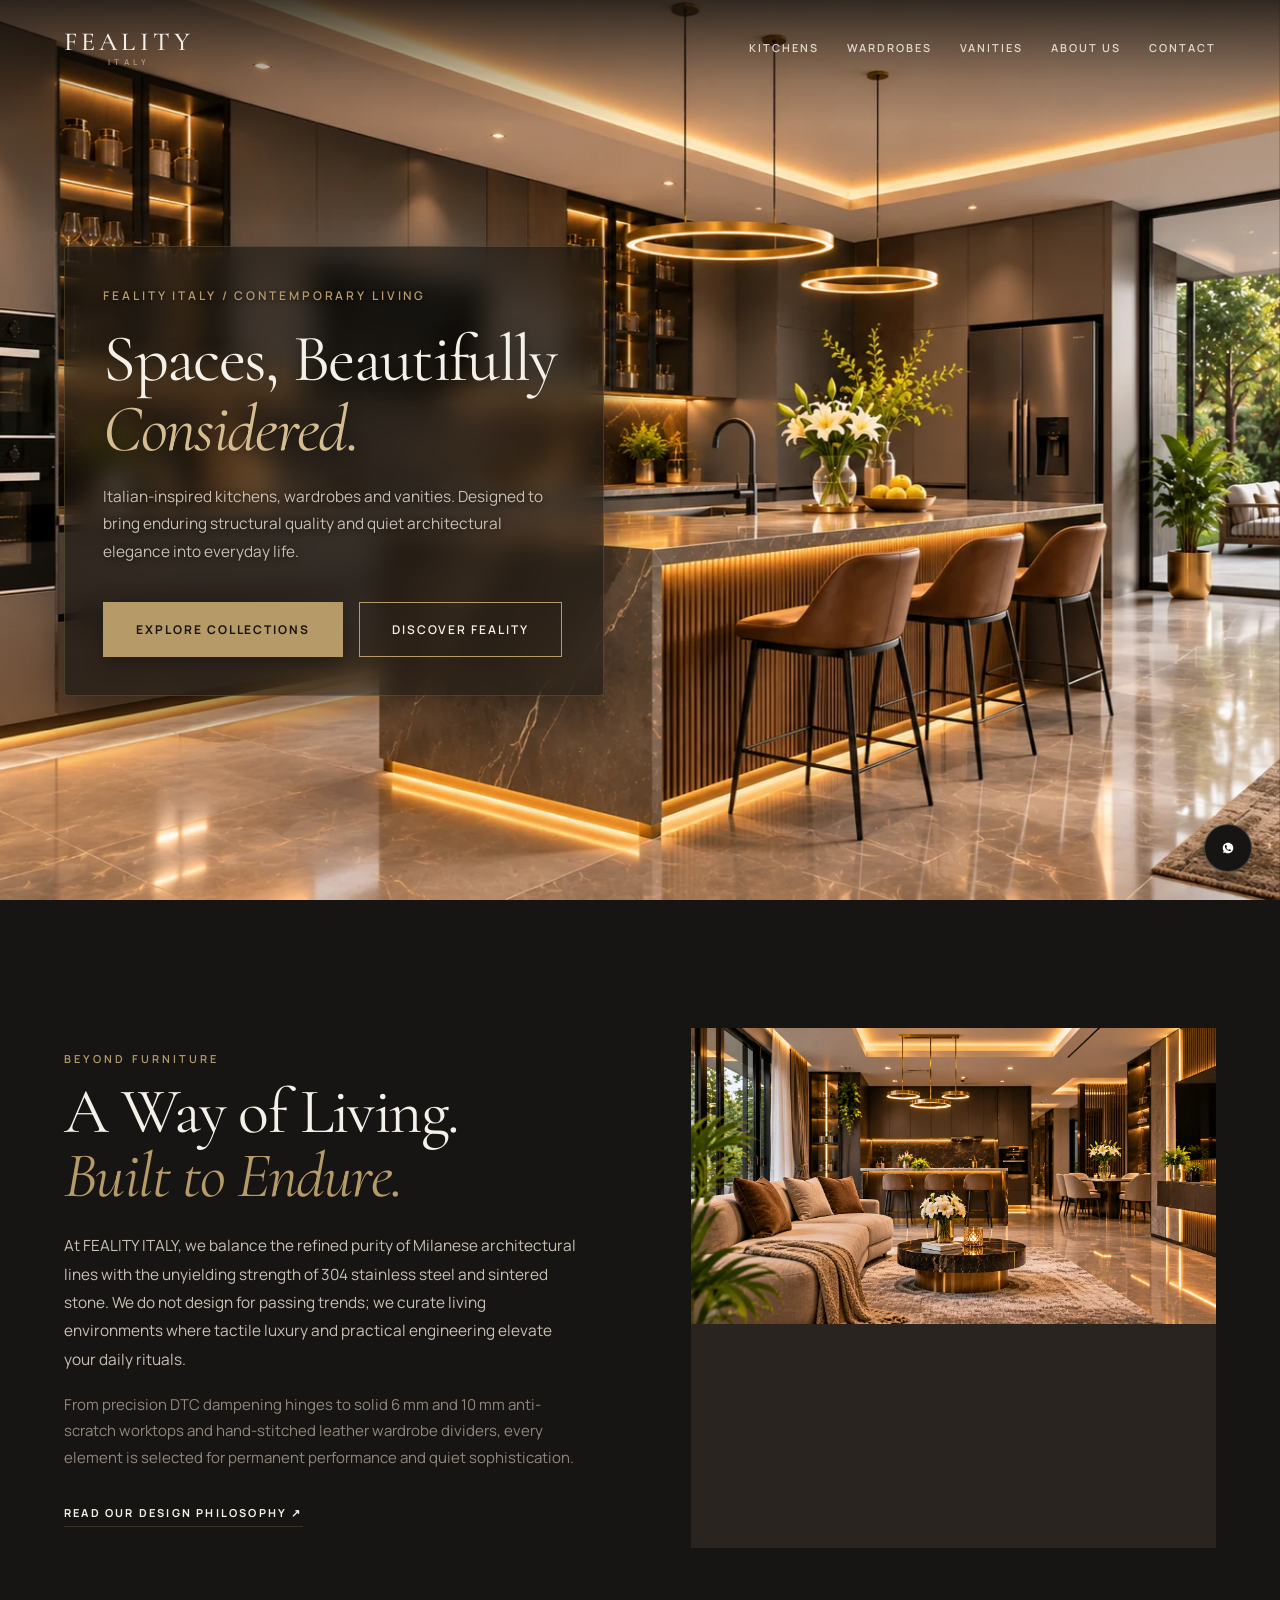
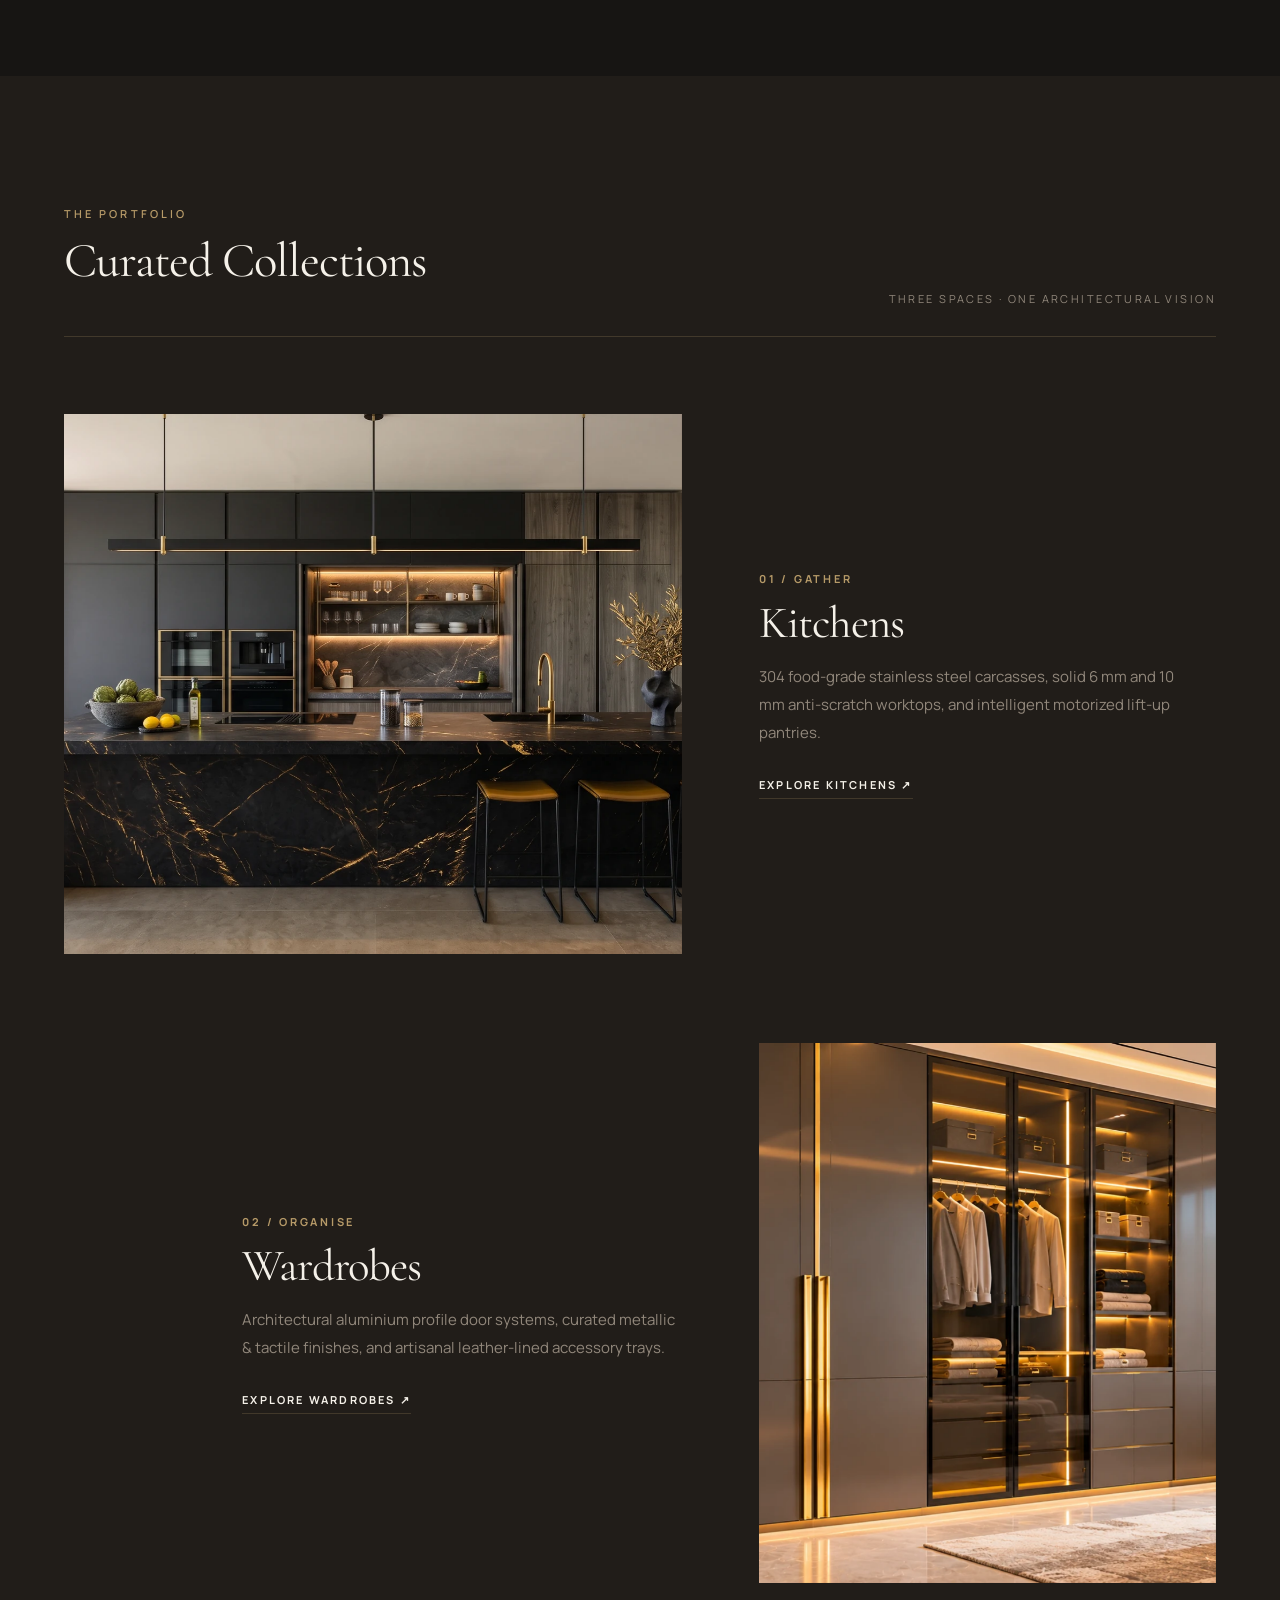
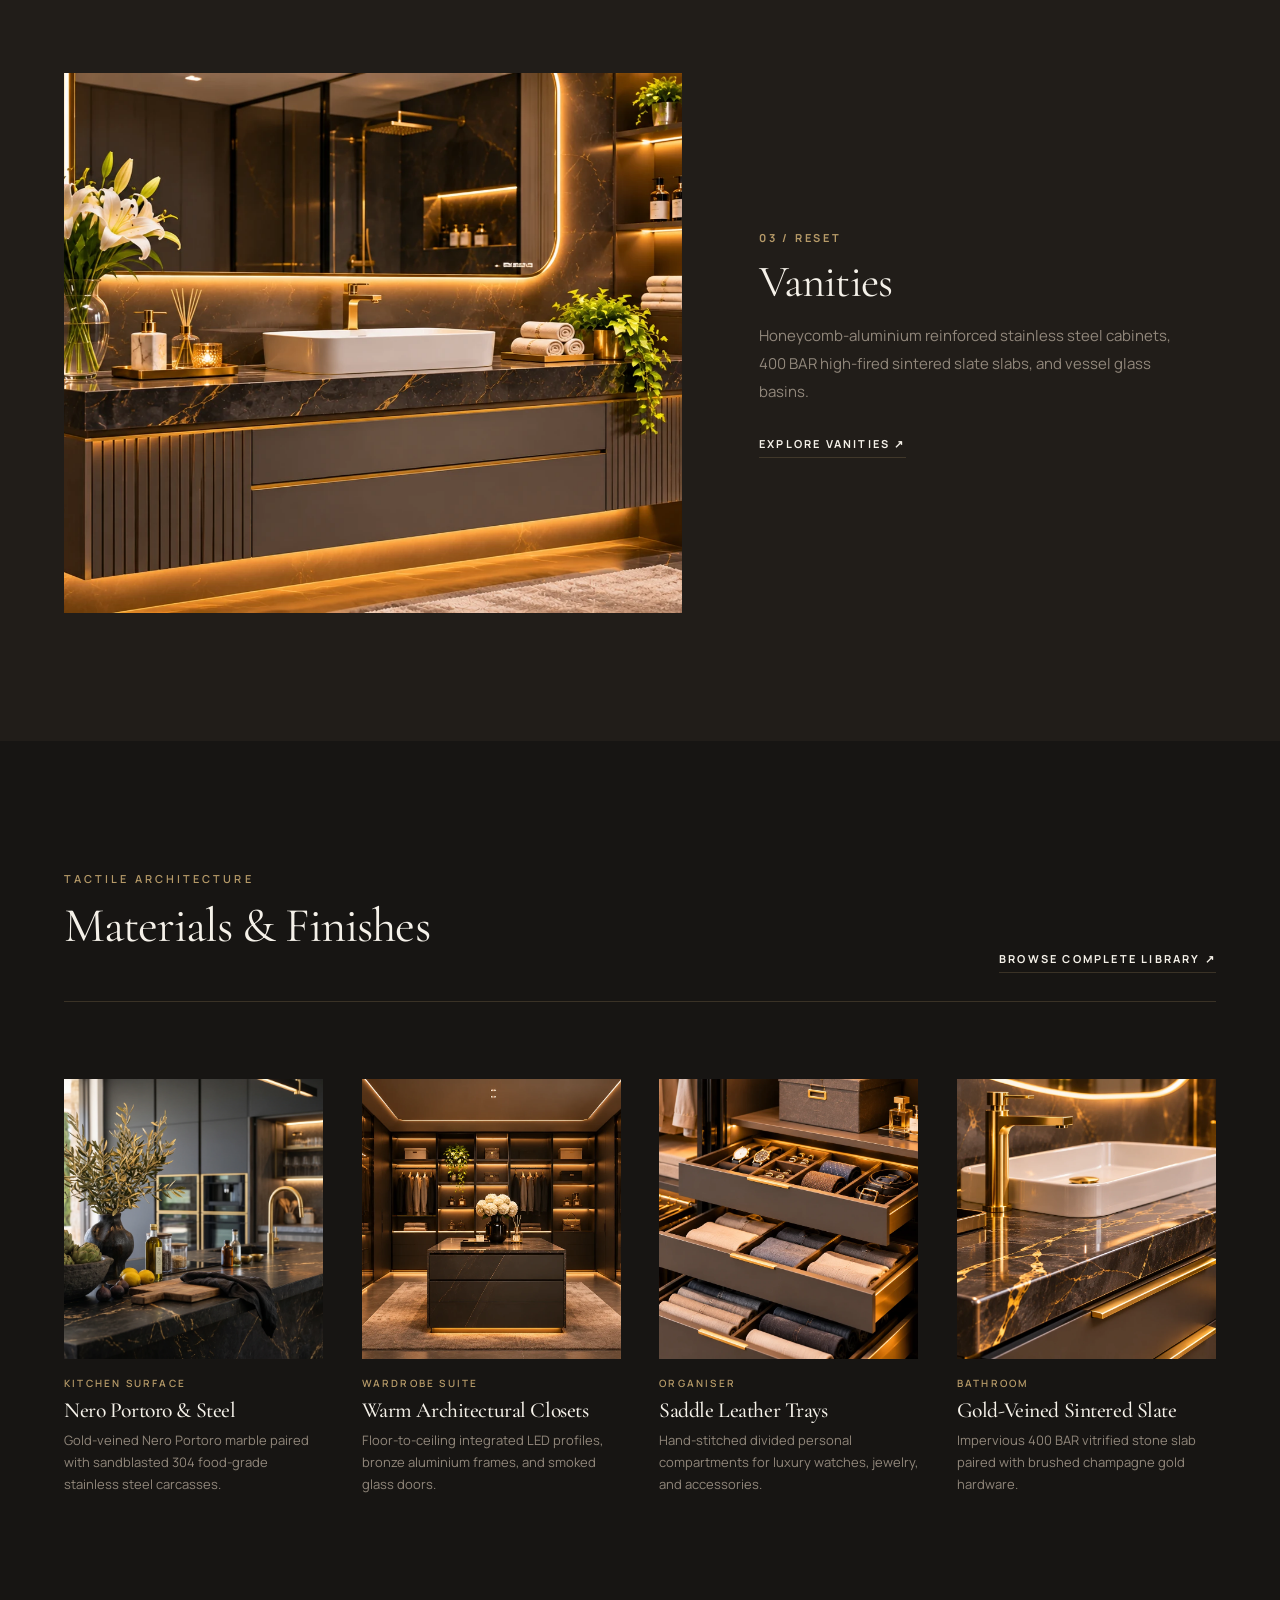
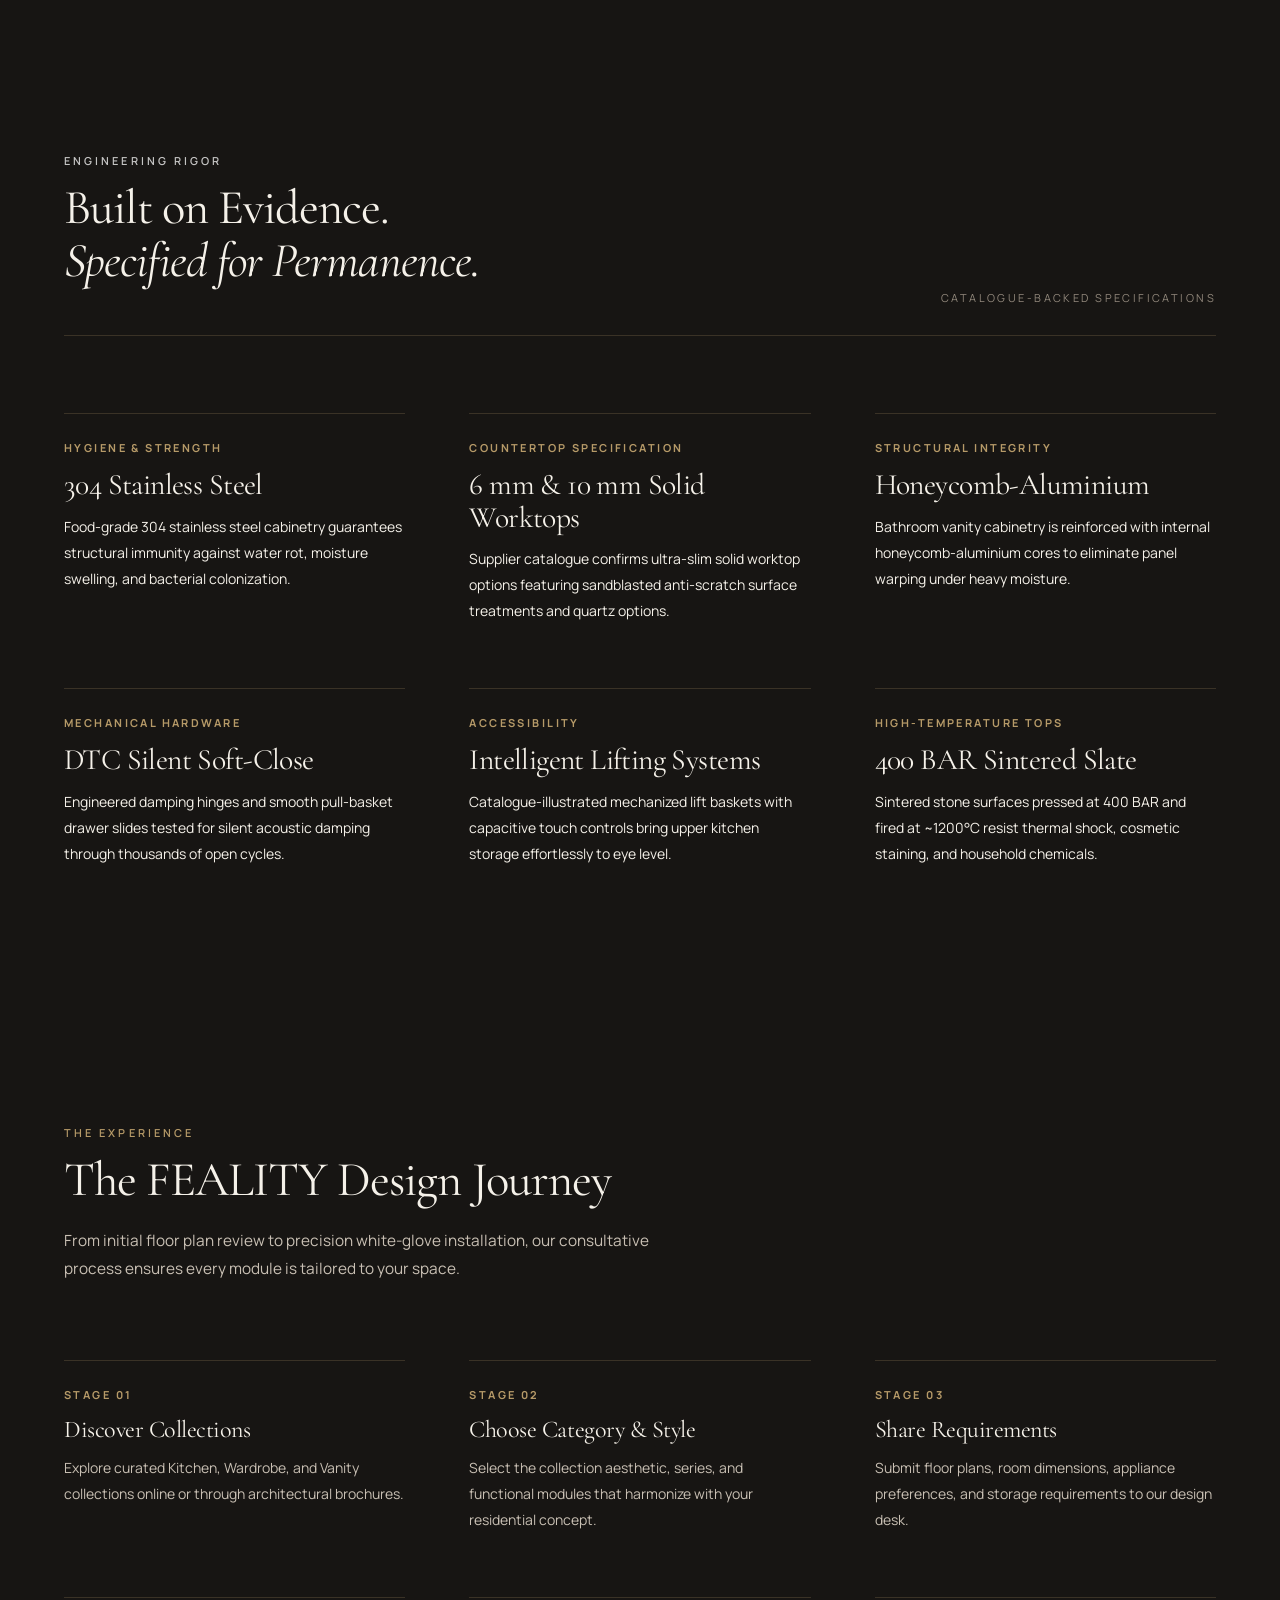
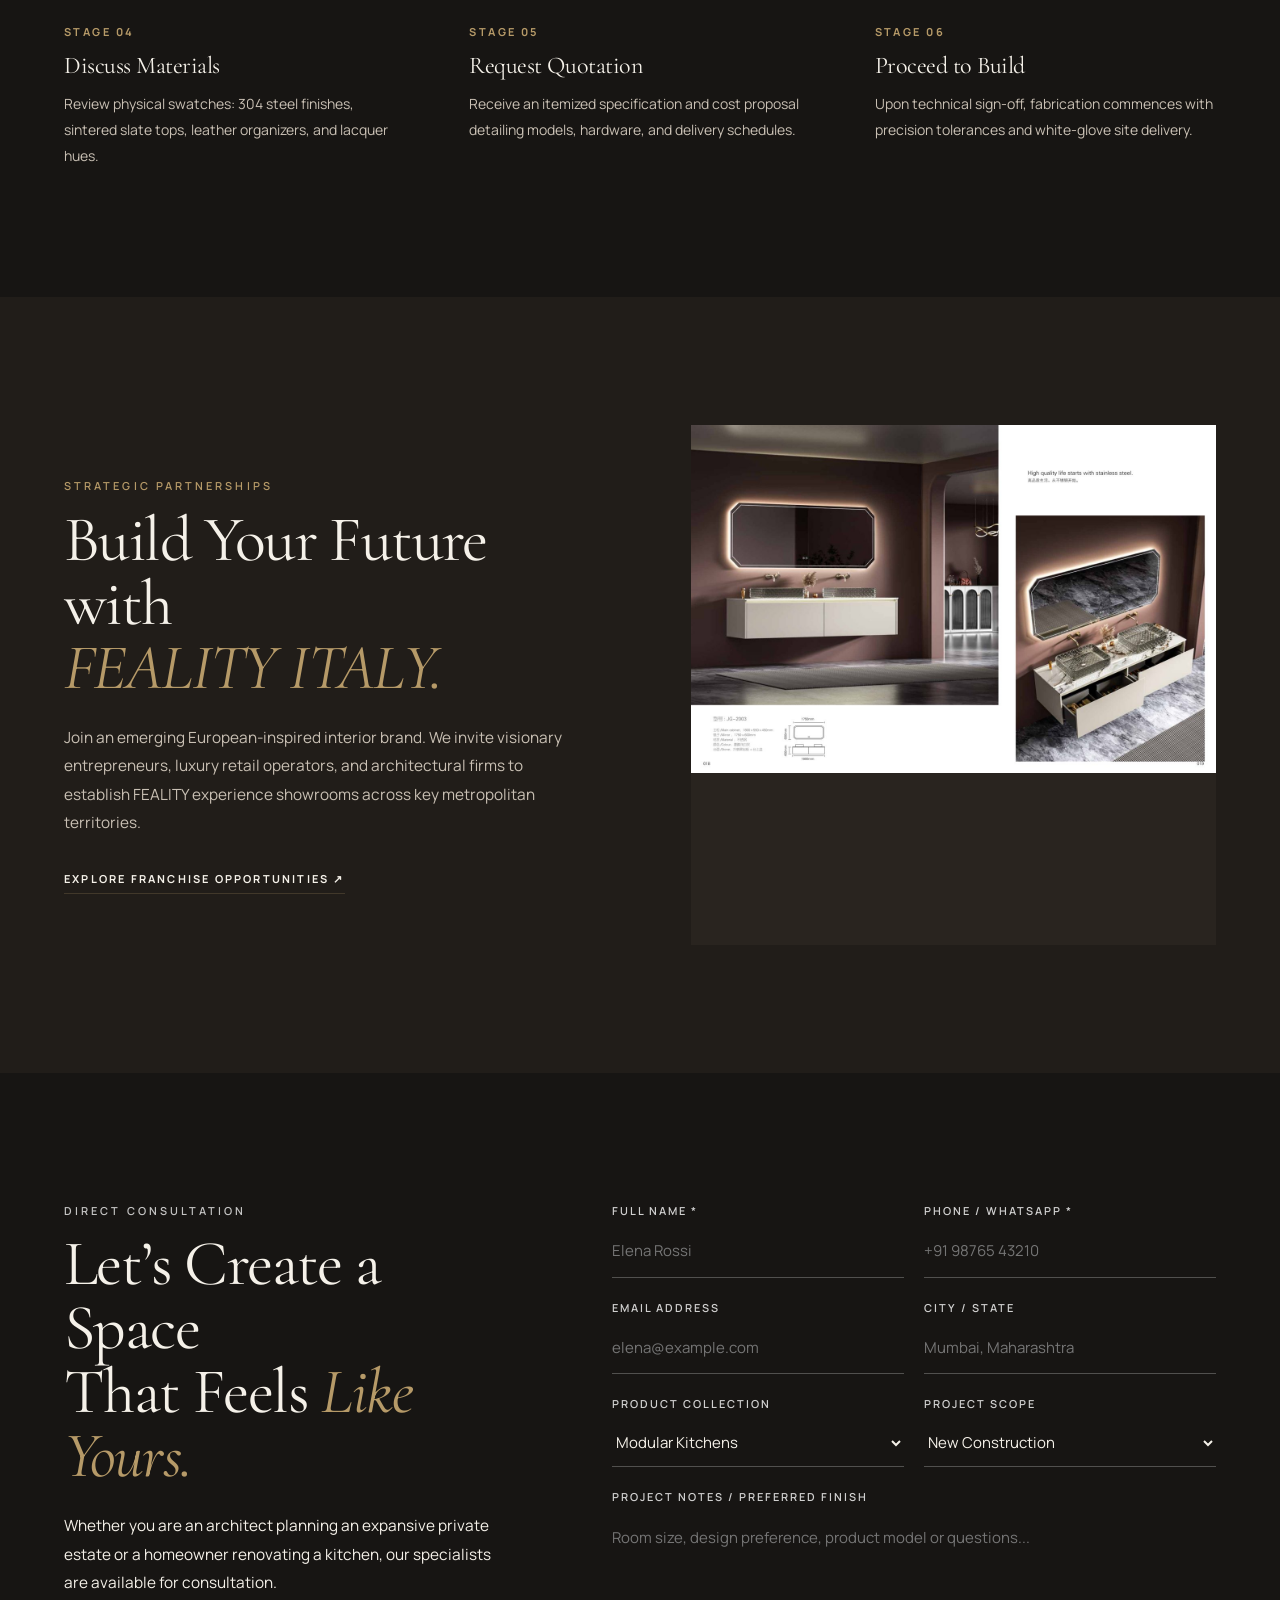
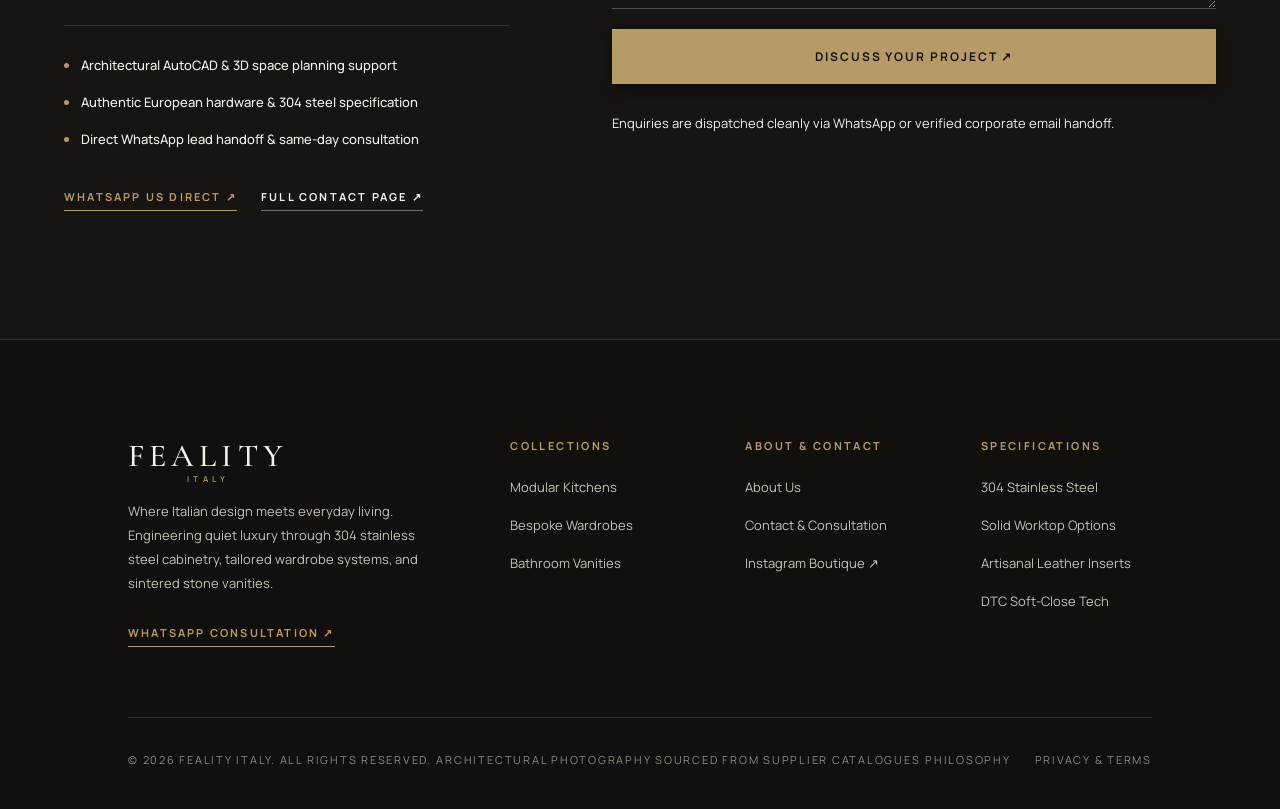
==== commit 0cb5296e: "feat(media): integrate 25 high-resolution interior assets across all collections and refine dark lux" ====
--- a/index.html
+++ b/index.html
@@ -11,7 +11,7 @@
   <meta property="og:type" content="website">
   <meta property="og:title" content="FEALITY ITALY | Luxury Italian Kitchens, Wardrobes & Vanities">
   <meta property="og:description" content="Where Italian design meets everyday living. 304 stainless steel kitchens, tailored wardrobes, and sintered slate vanities.">
-  <meta property="og:image" content="assets/images/kitchen-304-walnut.jpg">
+  <meta property="og:image" content="assets/images/feality-kitchen-hero.jpg">
   
   <link rel="stylesheet" href="css/site.css">
   
@@ -69,7 +69,7 @@
   <main>
     <!-- 2. EDGE-TO-EDGE CINEMATIC HERO (Starts at y=0, behind header) -->
     <section class="hero">
-      <div class="hero-media" style="background-image: url('assets/images/kitchen-diamond-grey.jpg');" role="img" aria-label="FEALITY luxury 304 stainless steel kitchen with diamond grey finish and marble island"></div>
+      <div class="hero-media" style="background-image: url('assets/images/feality-kitchen-hero.webp');" role="img" aria-label="FEALITY luxury modern Italian kitchen at sunset with warm under-glow and fluted marble island"></div>
       <div class="hero-overlay"></div>
       
       <div class="container">
@@ -102,7 +102,7 @@
           </div>
         </div>
         <div class="editorial-media">
-          <img src="assets/images/kitchen-countertop-details.jpg" alt="Detail view of FEALITY stainless steel cabinetry and solid countertop" loading="lazy">
+          <img src="assets/images/feality-about-interior.webp" alt="FEALITY open-plan luxury living space with integrated Italian kitchen and dining suite" loading="lazy">
         </div>
       </div>
     </section>
@@ -122,7 +122,7 @@
           <!-- A. KITCHENS -->
           <article class="collection-feature">
             <div class="collection-media-wrap">
-              <img src="assets/images/kitchen-diamond-grey.jpg" alt="FEALITY stainless steel kitchen model CG-8003 in Diamond Grey finish" loading="lazy">
+              <img src="assets/images/feality-kitchen-wide-angle.webp" alt="FEALITY wide-angle modern Italian kitchen with marble waterfall island and wine cellar" loading="lazy">
             </div>
             <div class="collection-info">
               <span class="collection-index">01 / GATHER</span>
@@ -135,7 +135,7 @@
           <!-- B. WARDROBES -->
           <article class="collection-feature">
             <div class="collection-media-wrap">
-              <img src="assets/images/wardrobe-door-dark-interior.jpg" alt="FEALITY bespoke luxury wardrobe interior with warm LED illumination" loading="lazy">
+              <img src="assets/images/feality-wardrobe-hero.webp" alt="FEALITY floor-to-ceiling luxury modular wardrobe with gold handles and warm illumination" loading="lazy">
             </div>
             <div class="collection-info">
               <span class="collection-index">02 / ORGANISE</span>
@@ -148,7 +148,7 @@
           <!-- C. VANITIES -->
           <article class="collection-feature">
             <div class="collection-media-wrap">
-              <img src="assets/images/vanity-jg2001.jpg" alt="FEALITY Kino stainless steel bathroom vanity JG-2001 with blue slate top" loading="lazy">
+              <img src="assets/images/feality-vanity-hero.webp" alt="FEALITY opulent floating dark marble bathroom vanity with fluted details and halo mirror" loading="lazy">
             </div>
             <div class="collection-info">
               <span class="collection-index">03 / RESET</span>
@@ -175,38 +175,38 @@
         <div class="swatch-grid">
           <div class="swatch-item">
             <div class="swatch-photo">
-              <img src="assets/images/kitchen-finish-palettes.jpg" alt="Kitchen finish palettes and surface samples" loading="lazy">
-            </div>
-            <span class="swatch-tag">SURFACE</span>
-            <h4 class="swatch-title">Sandblasted 304 Steel</h4>
-            <p class="swatch-desc">Anti-scratch sandblasted surface treatment with zero moisture absorption.</p>
+              <img src="assets/images/feality-kitchen-island-detail.webp" alt="FEALITY Nero Portoro marble kitchen island close-up and flush prep detailing" loading="lazy">
+            </div>
+            <span class="swatch-tag">KITCHEN SURFACE</span>
+            <h4 class="swatch-title">Nero Portoro & Steel</h4>
+            <p class="swatch-desc">Gold-veined Nero Portoro marble paired with sandblasted 304 food-grade stainless steel carcasses.</p>
           </div>
 
           <div class="swatch-item">
             <div class="swatch-photo">
-              <img src="assets/images/wardrobe-door-blue-texture.jpg" alt="Wardrobe door with blue tactile finish" loading="lazy">
-            </div>
-            <span class="swatch-tag">DOOR FINISH</span>
-            <h4 class="swatch-title">Ocean Blue Texture</h4>
-            <p class="swatch-desc">Tactile coated finish engineered with slim architectural aluminium frame.</p>
+              <img src="assets/images/feality-wardrobe-closet-luxury.webp" alt="FEALITY walk-in wardrobe with architectural LED profiles and tailored hanging zones" loading="lazy">
+            </div>
+            <span class="swatch-tag">WARDROBE SUITE</span>
+            <h4 class="swatch-title">Warm Architectural Closets</h4>
+            <p class="swatch-desc">Floor-to-ceiling integrated LED profiles, bronze aluminium frames, and smoked glass doors.</p>
           </div>
 
           <div class="swatch-item">
             <div class="swatch-photo">
-              <img src="assets/images/leather-wardrobe-organizer.jpg" alt="Artisanal leather wardrobe organizer tray" loading="lazy">
+              <img src="assets/images/feality-wardrobe-storage.webp" alt="FEALITY luxury wardrobe organizer display with handcrafted leather trays" loading="lazy">
             </div>
             <span class="swatch-tag">ORGANISER</span>
             <h4 class="swatch-title">Saddle Leather Trays</h4>
-            <p class="swatch-desc">Hand-stitched divided personal compartments for luxury watches and jewelry.</p>
+            <p class="swatch-desc">Hand-stitched divided personal compartments for luxury watches, jewelry, and accessories.</p>
           </div>
 
           <div class="swatch-item">
             <div class="swatch-photo">
-              <img src="assets/images/vanity-craft-details.jpg" alt="Vanity construction, DTC soft close hardware, and rock slab" loading="lazy">
+              <img src="assets/images/feality-vanity-detail.webp" alt="FEALITY luxury marble vanity detail with gold accents and ceramic basin" loading="lazy">
             </div>
             <span class="swatch-tag">BATHROOM</span>
-            <h4 class="swatch-title">400 BAR Sintered Slate</h4>
-            <p class="swatch-desc">Vitrified stone slabs pressed at 400 BAR and fired at ~1200°C for zero-porosity performance.</p>
+            <h4 class="swatch-title">Gold-Veined Sintered Slate</h4>
+            <p class="swatch-desc">Impervious 400 BAR vitrified stone slab paired with brushed champagne gold hardware.</p>
           </div>
         </div>
       </div>
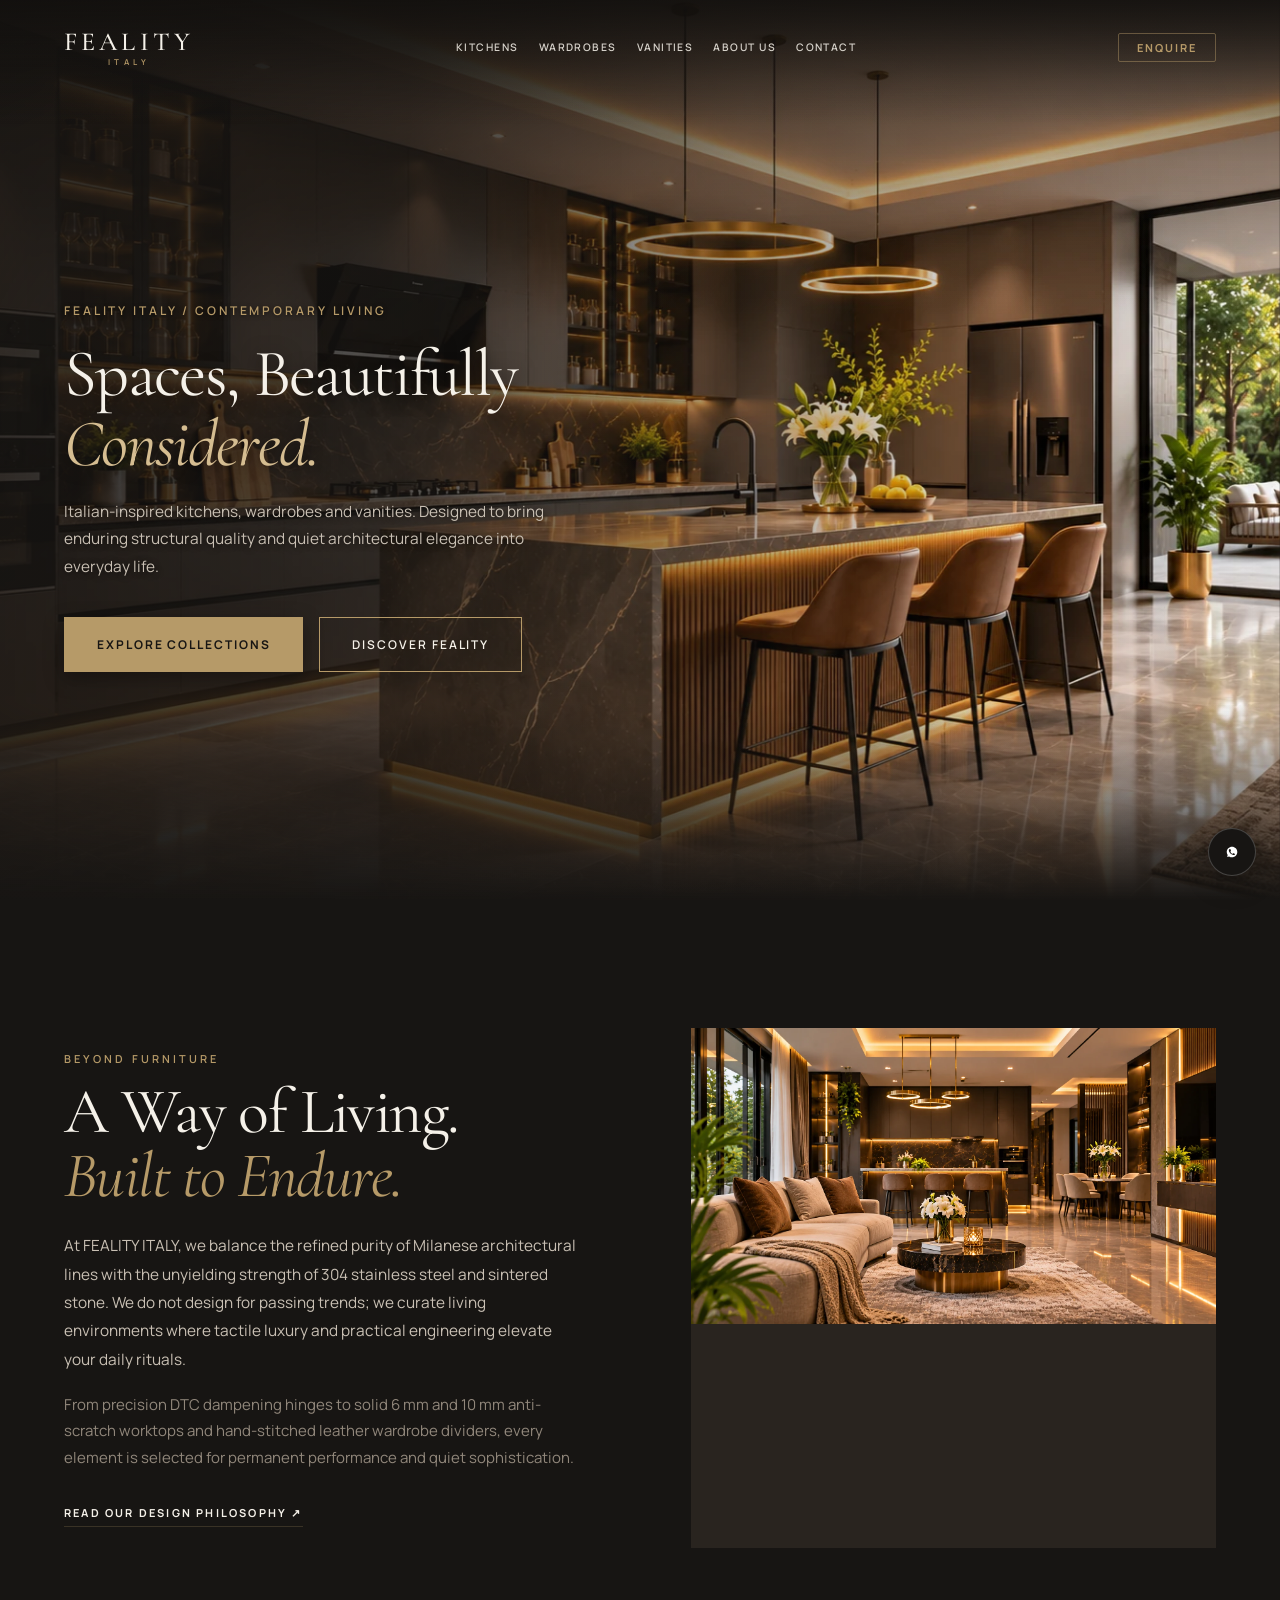
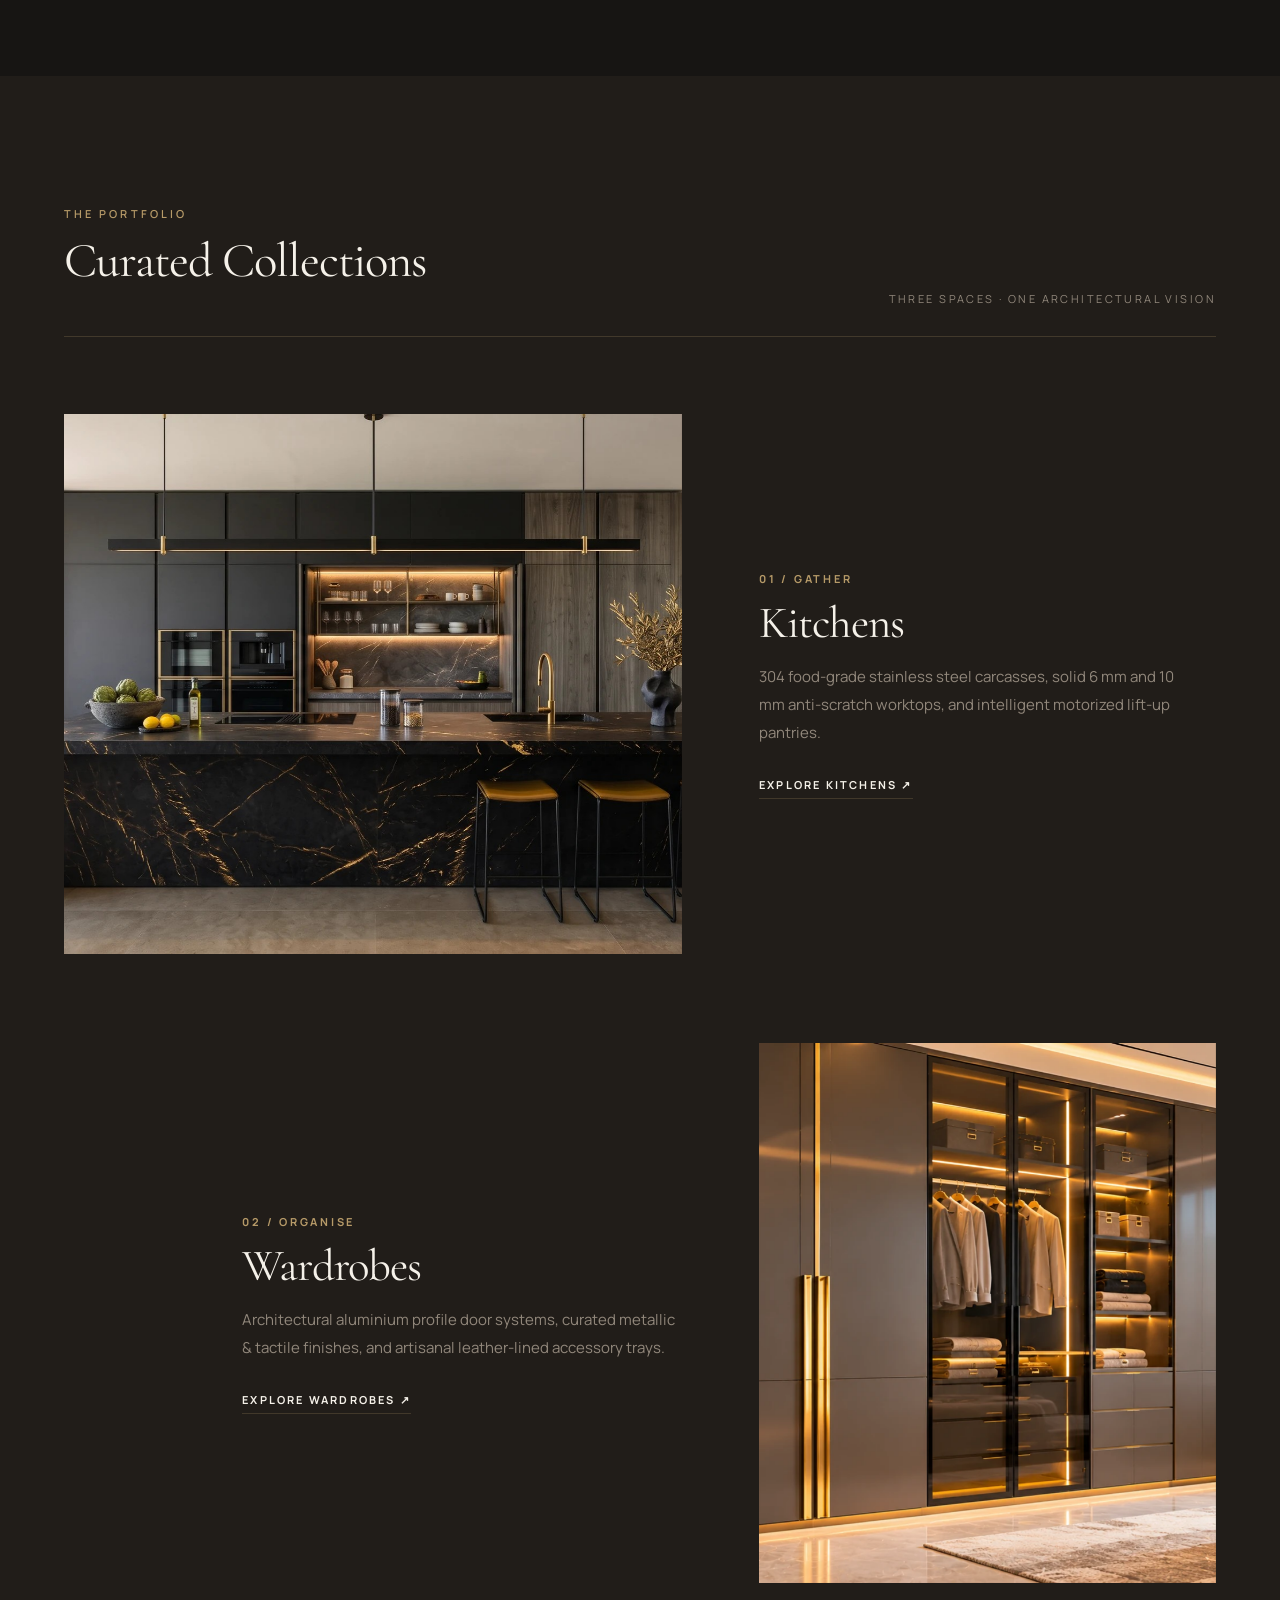
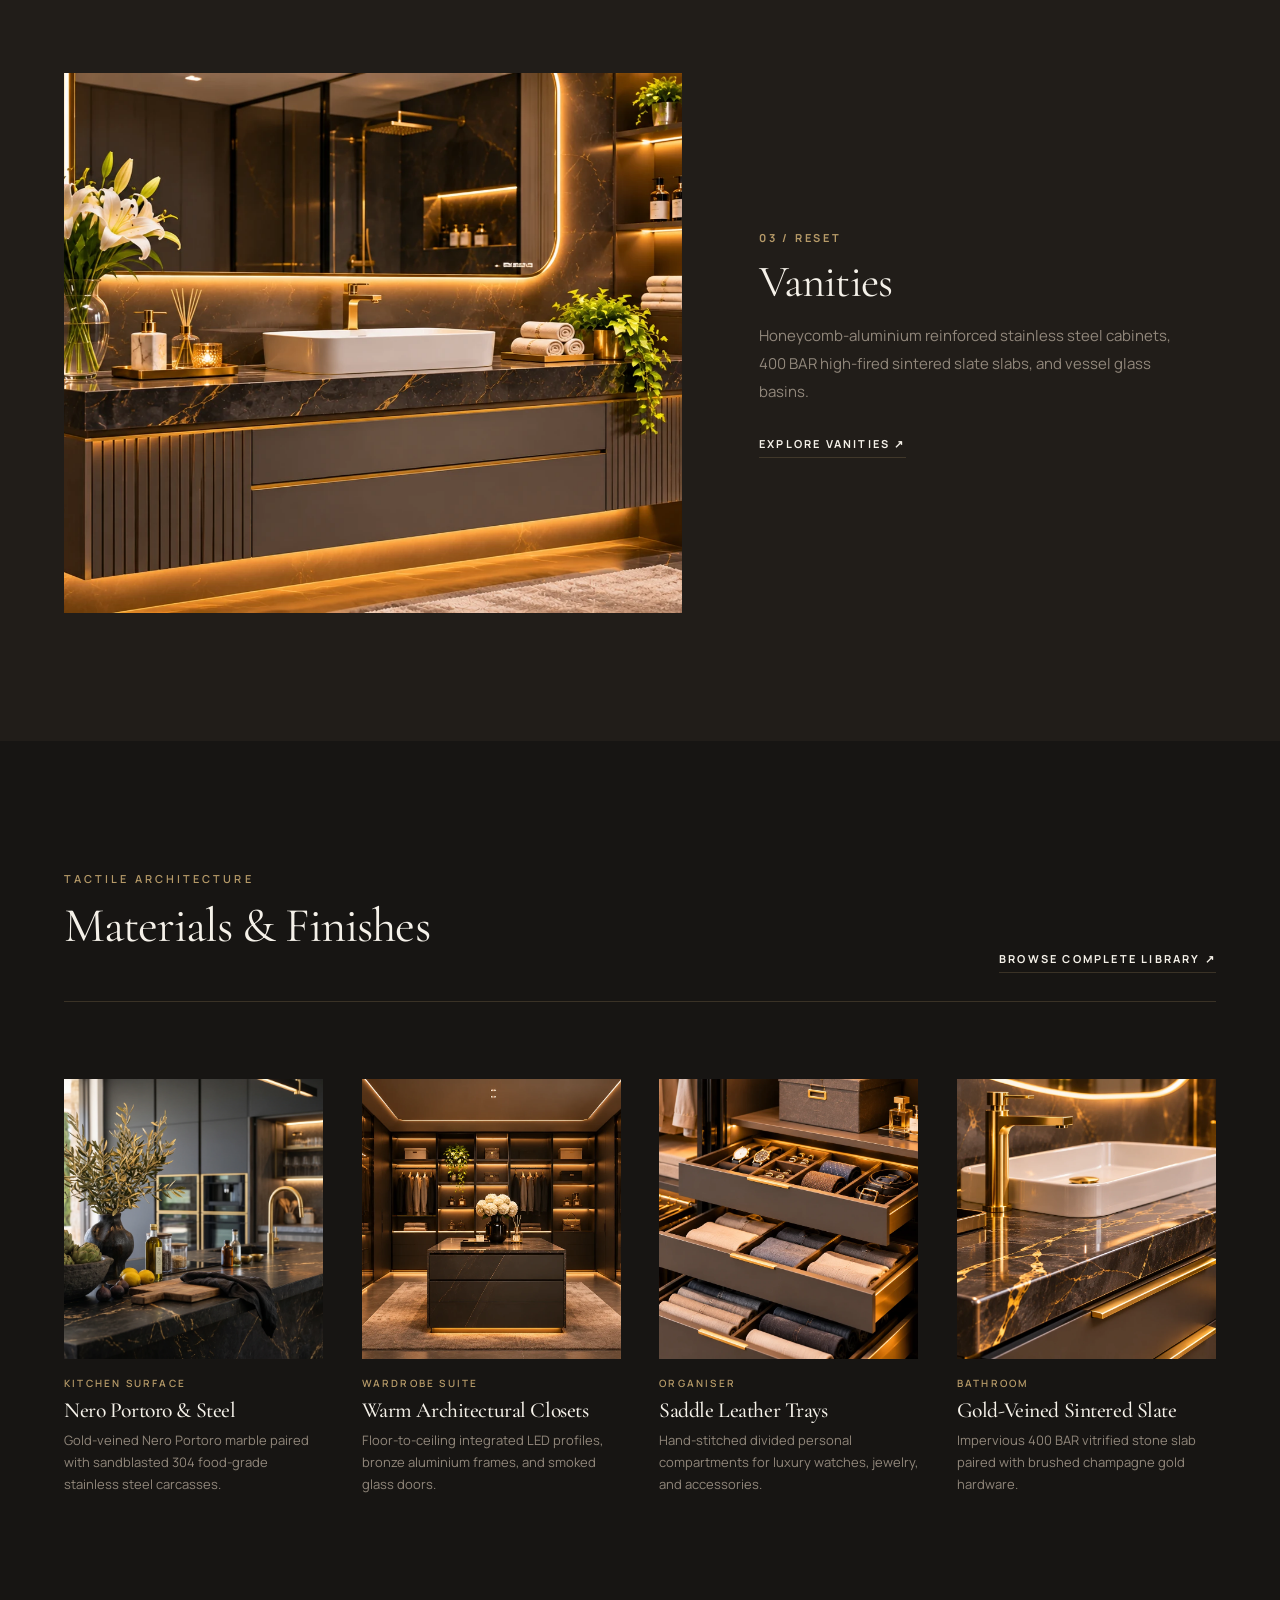
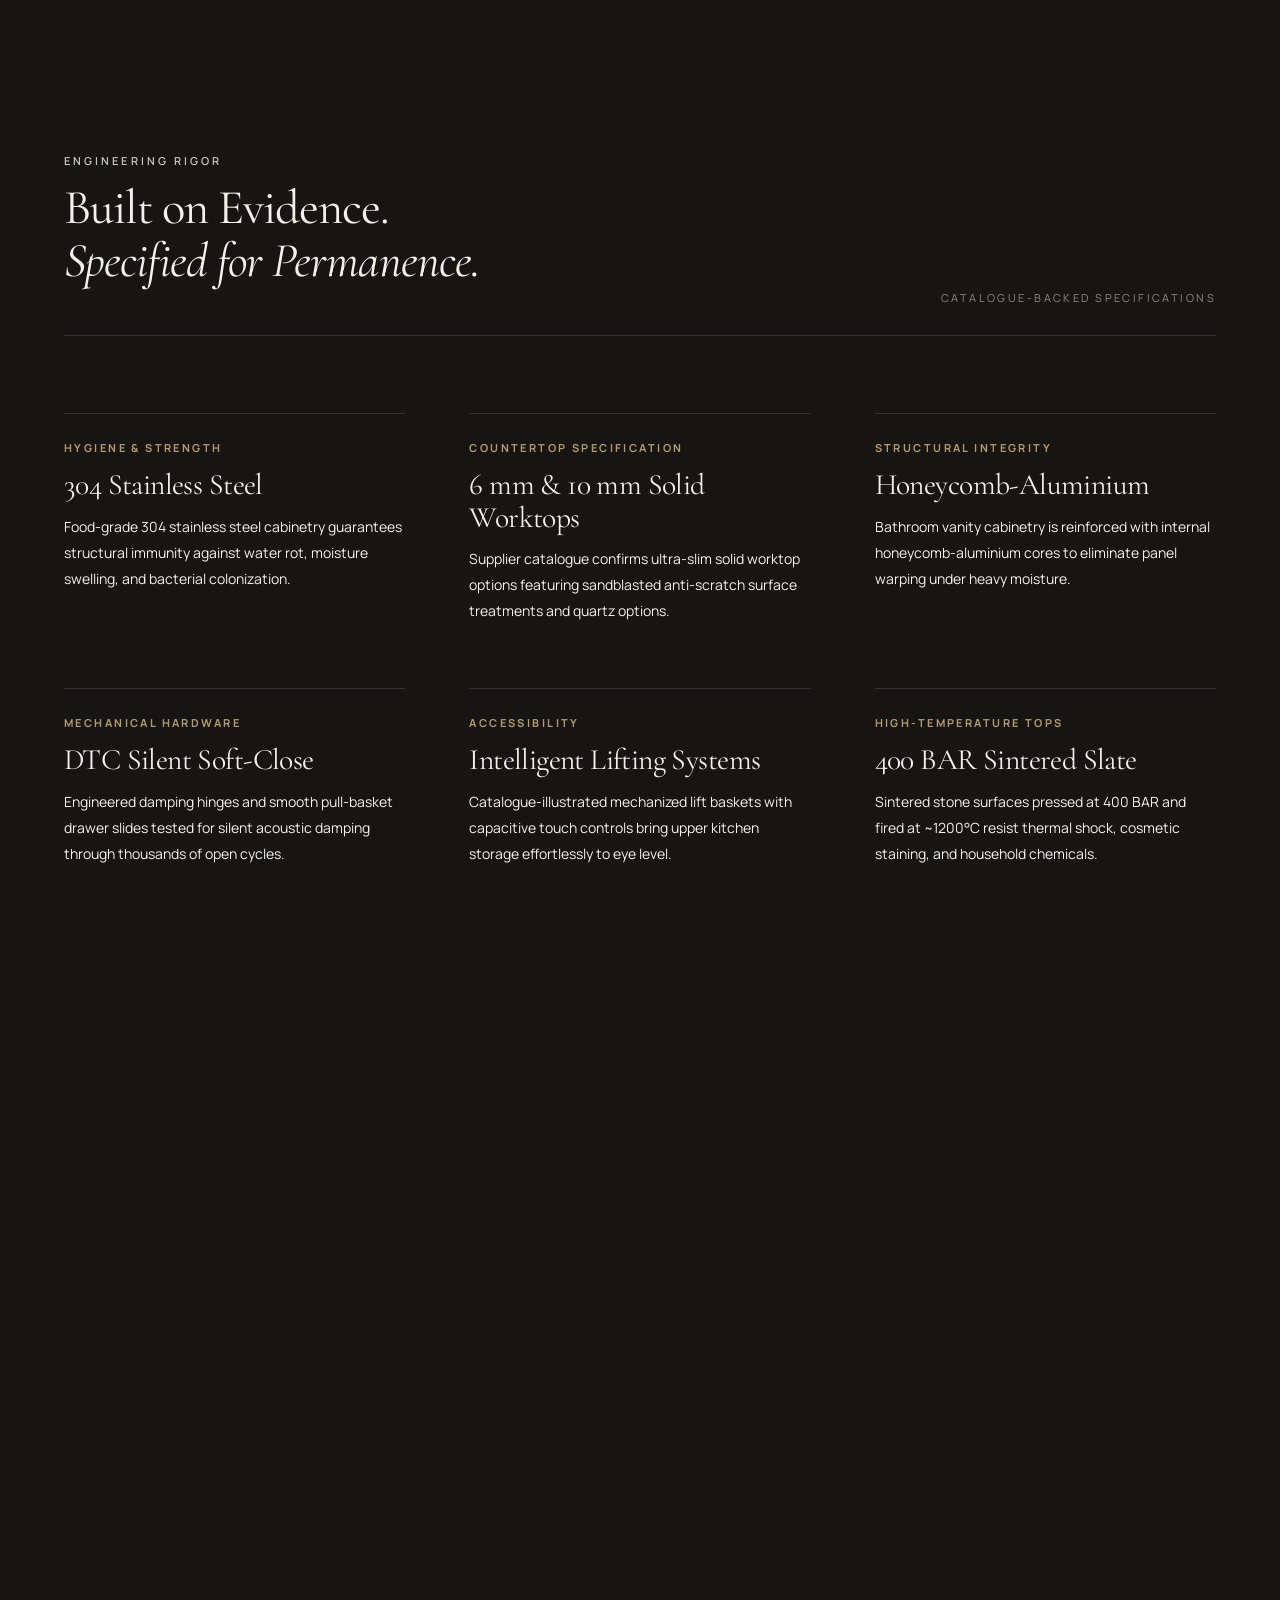
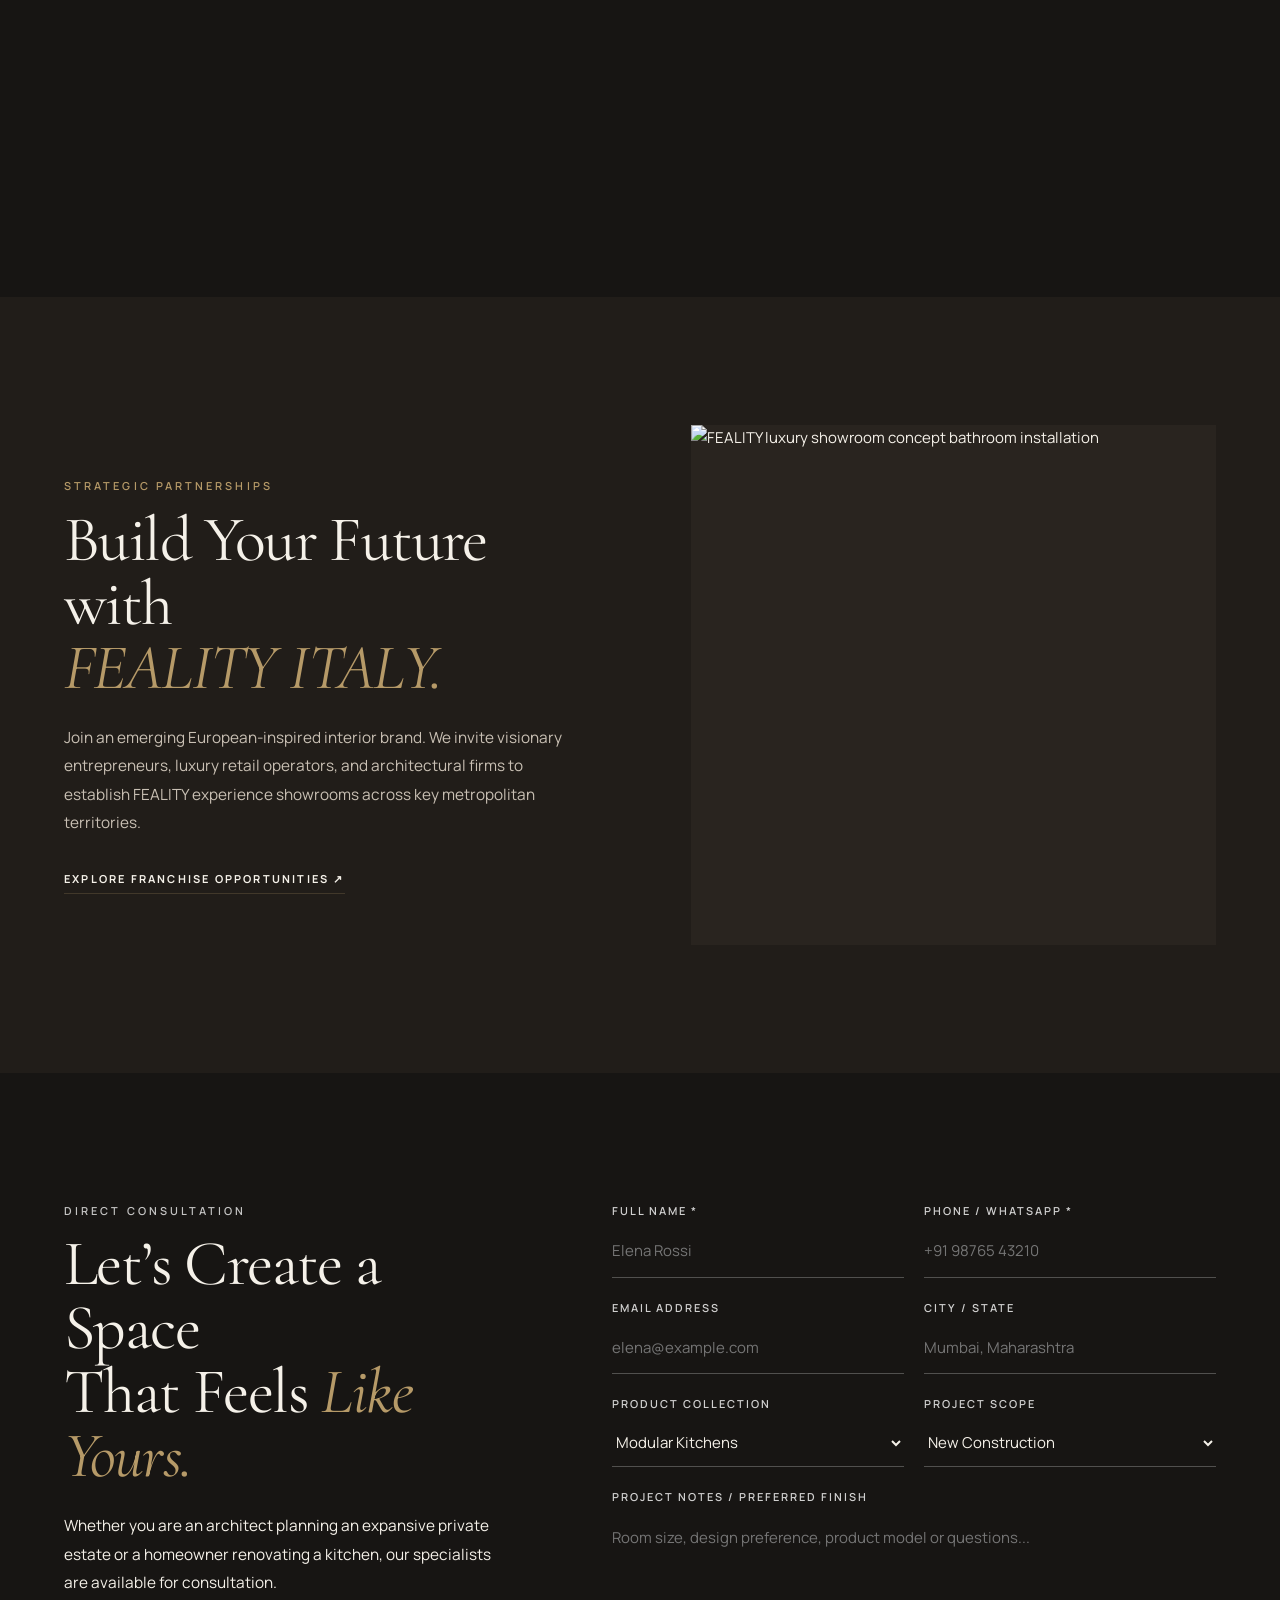
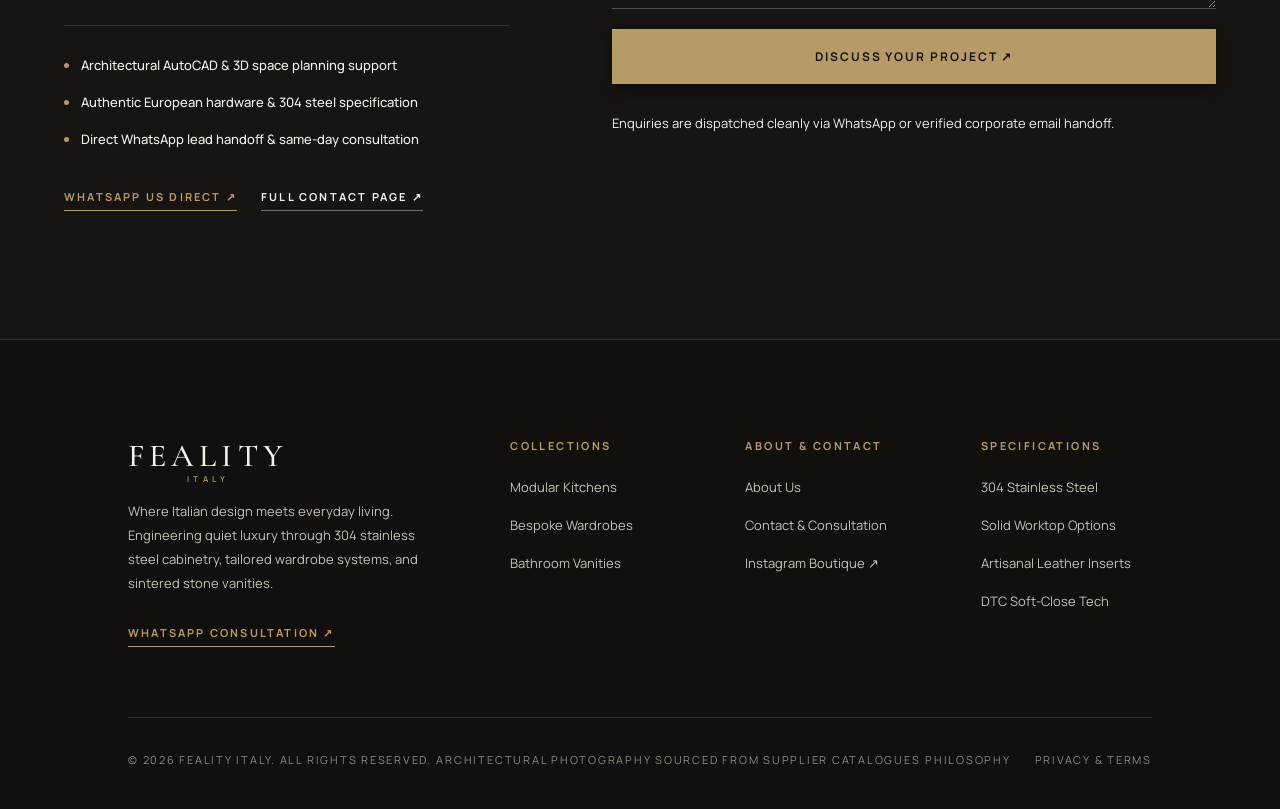
==== commit 59dfdc51: "feat(responsive): comprehensive responsive optimization across 320px-1920px+ with touch-first naviga" ====
--- a/index.html
+++ b/index.html
@@ -45,10 +45,13 @@
       <a class="nav-link" href="contact.html">Contact</a>
     </nav>
 
-    <button class="menu-btn" aria-label="Toggle navigation menu" aria-expanded="false">
-      <span></span>
-      <span></span>
-    </button>
+    <div class="header-actions">
+      <a class="header-enquire-btn" href="contact.html">Enquire</a>
+      <button class="menu-btn" aria-label="Toggle navigation menu" aria-expanded="false">
+        <span></span>
+        <span></span>
+      </button>
+    </div>
   </header>
 
   <!-- Full-Screen Mobile Drawer -->
--- a/css/site.css
+++ b/css/site.css
@@ -64,7 +64,7 @@
   color: var(--text-primary);
   background-color: var(--bg-primary);
   overflow-x: hidden;
-  max-width: 100vw;
+  max-width: 100%;
   -webkit-font-smoothing: antialiased;
   -moz-osx-font-smoothing: grayscale;
 }
@@ -287,7 +287,7 @@
   left: 0;
   right: 0;
   height: var(--header-height);
-  padding: 0 var(--gutter);
+  padding: env(safe-area-inset-top, 0px) calc(var(--gutter) + env(safe-area-inset-right, 0px)) 0 calc(var(--gutter) + env(safe-area-inset-left, 0px));
   display: flex;
   align-items: center;
   justify-content: space-between;
@@ -395,22 +395,36 @@
   width: 100%;
 }
 
+.header-actions {
+  display: flex;
+  align-items: center;
+  gap: clamp(12px, 1.5vw, 24px);
+}
+
 .header-enquire-btn {
   font-family: var(--font-sans);
   font-size: 0.6875rem;
-  font-weight: 600;
+  font-weight: 700;
   letter-spacing: 0.18em;
   text-transform: uppercase;
-  color: var(--warm-white);
-  border-bottom: 1px solid rgba(255, 255, 255, 0.4);
-  padding-bottom: 2px;
-  margin-left: 10px;
+  color: var(--champagne-gold);
+  border: 1px solid rgba(182, 154, 104, 0.45);
+  padding: 8px 18px;
+  border-radius: 2px;
+  text-decoration: none;
   transition: all var(--transition);
+  display: inline-flex;
+  align-items: center;
+  justify-content: center;
+  line-height: 1;
 }
 
 .header-enquire-btn:hover {
-  color: var(--champagne-gold);
+  color: var(--deep-espresso);
+  background-color: var(--champagne-gold);
   border-color: var(--champagne-gold);
+  transform: translateY(-1px);
+  box-shadow: 0 4px 14px rgba(182, 154, 104, 0.3);
 }
 
 /* Minimalist Hamburger Button (2 clean lines) */
@@ -418,6 +432,8 @@
   display: none;
   width: 44px;
   height: 44px;
+  min-width: 44px;
+  min-height: 44px;
   flex-direction: column;
   align-items: center;
   justify-content: center;
@@ -427,6 +443,7 @@
   background: none;
   border: none;
   padding: 0;
+  touch-action: manipulation;
 }
 
 .menu-btn span {
@@ -452,14 +469,15 @@
   background-color: rgba(23, 21, 19, 0.98);
   backdrop-filter: blur(24px);
   -webkit-backdrop-filter: blur(24px);
-  padding: calc(var(--header-height-scrolled) + 32px) var(--gutter) 48px;
+  padding: calc(var(--header-height-scrolled) + 32px + env(safe-area-inset-top, 0px)) calc(var(--gutter) + env(safe-area-inset-right, 0px)) calc(48px + env(safe-area-inset-bottom, 0px)) calc(var(--gutter) + env(safe-area-inset-left, 0px));
   display: flex;
   flex-direction: column;
   justify-content: space-between;
   transform: translateY(-100%);
   opacity: 0;
-  transition: transform 0.5s cubic-bezier(0.16, 1, 0.3, 1), opacity 0.4s ease;
+  transition: transform 0.45s cubic-bezier(0.16, 1, 0.3, 1), opacity 0.35s ease;
   overflow-y: auto;
+  -webkit-overflow-scrolling: touch;
   z-index: 999;
   pointer-events: none;
 }
@@ -528,17 +546,18 @@
   transform: scale(1.03);
 }
 
-/* Balanced cinematic overlay: preserves natural kitchen tones and architectural lighting */
+/* Cinematic architectural overlay: seamless light falloff without boxy containers */
 .hero-overlay {
   position: absolute;
   inset: 0;
+  pointer-events: none;
   background: 
-    /* Top vignette for transparent header readability */
-    linear-gradient(180deg, rgba(23, 21, 19, 0.75) 0%, rgba(23, 21, 19, 0.16) 22%, transparent 38%),
-    /* Subtle overall tone balance */
-    rgba(23, 21, 19, 0.1),
-    /* Bottom seamless fade into next section */
-    linear-gradient(0deg, #171513 0%, rgba(23, 21, 19, 0.8) 6%, transparent 18%);
+    /* Horizontal scrim: gentle shadow behind left typography that gracefully dissolves toward the sunset island */
+    linear-gradient(90deg, rgba(23, 21, 19, 0.88) 0%, rgba(23, 21, 19, 0.72) 32%, rgba(23, 21, 19, 0.32) 58%, rgba(23, 21, 19, 0.05) 82%, transparent 100%),
+    /* Top vignette for crystal-clear floating header navigation */
+    linear-gradient(180deg, rgba(23, 21, 19, 0.82) 0%, rgba(23, 21, 19, 0.25) 18%, transparent 35%),
+    /* Bottom seamless fade into the dark canvas */
+    linear-gradient(0deg, #171513 0%, rgba(23, 21, 19, 0.65) 8%, transparent 22%);
 }
 
 .hero-inner {
@@ -551,18 +570,19 @@
   padding-left: 0;
 }
 
+/* Open, unboxed luxury typography layout */
 .hero-content {
   position: relative;
   width: 100%;
-  max-width: 540px;
-  background: rgba(20, 18, 16, 0.62);
-  backdrop-filter: blur(14px);
-  -webkit-backdrop-filter: blur(14px);
-  border: 1px solid var(--divider-subtle);
-  border-radius: 4px;
-  padding: clamp(24px, 3vw, 42px);
-  box-shadow: 0 20px 50px rgba(0, 0, 0, 0.45);
-  margin-top: -30px;
+  max-width: 620px;
+  background: transparent;
+  backdrop-filter: none;
+  -webkit-backdrop-filter: none;
+  border: none;
+  border-radius: 0;
+  padding: 0;
+  box-shadow: none;
+  margin-top: 0;
 }
 
 .hero-eyebrow {
@@ -1332,11 +1352,13 @@
 /* Polished Floating WhatsApp Button (Restrained & Discreet) */
 .floating-wa {
   position: fixed;
-  bottom: 28px;
-  right: 28px;
+  bottom: calc(24px + env(safe-area-inset-bottom, 0px));
+  right: calc(24px + env(safe-area-inset-right, 0px));
   z-index: 950;
   width: 48px;
   height: 48px;
+  min-width: 44px;
+  min-height: 44px;
   border-radius: 50%;
   display: flex;
   align-items: center;
@@ -1345,6 +1367,7 @@
   border: 1px solid rgba(255, 255, 255, 0.2);
   box-shadow: 0 10px 24px rgba(0, 0, 0, 0.25);
   transition: all var(--transition);
+  touch-action: manipulation;
 }
 
 .floating-wa:hover {
@@ -1516,78 +1539,99 @@
   gap: 24px;
 }
 
-/* Responsive Media Queries */
-@media (max-width: 1100px) {
+/* ==========================================================================
+   RESPONSIVE ARCHITECTURE & SCREEN ADAPTATION
+   Supports: 320px, 360px, 375px, 390px, 430px, 600px, 768px, 1024px, 1280px, 1440px, 1600px+
+   ========================================================================== */
+
+/* 1. Large Desktops (1600px and above) */
+@media (min-width: 1600px) {
+  :root {
+    --max-width: 1540px;
+  }
+}
+
+/* 2. Laptops & Large Tablets in Landscape (1025px - 1280px) */
+@media (max-width: 1280px) {
+  .desktop-nav {
+    gap: 20px;
+  }
+  .nav-link {
+    font-size: 0.65rem;
+    letter-spacing: 0.14em;
+  }
+}
+
+/* 3. Tablets & Touch Interfaces (<= 1024px) */
+@media (max-width: 1024px) {
+  :root {
+    --header-height: 76px;
+    --header-height-scrolled: 68px;
+    --gutter: 28px;
+  }
+  .desktop-nav {
+    display: none !important;
+  }
+  .header-enquire-btn {
+    display: none !important;
+  }
+  .menu-btn {
+    display: flex !important;
+  }
+  .header-actions {
+    margin-left: auto;
+  }
+  .editorial-story, 
+  .collection-feature, 
+  .collection-feature:nth-child(even), 
+  .form-section-wrap {
+    grid-template-columns: 1fr;
+    gap: clamp(36px, 5vw, 56px);
+    direction: ltr;
+  }
+  .collection-media-wrap {
+    height: 48vh;
+    min-height: 340px;
+  }
+  .specs-editorial {
+    grid-template-columns: 1fr;
+  }
+  .modal-body {
+    grid-template-columns: 1fr;
+  }
+  .modal-image {
+    min-height: 280px;
+  }
+  .model-grid {
+    grid-template-columns: repeat(2, 1fr);
+  }
+  .swatch-grid {
+    grid-template-columns: repeat(2, 1fr);
+  }
   .footer-top {
     grid-template-columns: 1fr 1fr;
     gap: 40px;
   }
-  .model-grid {
-    grid-template-columns: repeat(2, 1fr);
-  }
-  .swatch-grid {
-    grid-template-columns: repeat(2, 1fr);
-  }
-}
-
-@media (max-width: 900px) {
+}
+
+/* 4. Small Tablets & Phablets (<= 768px) */
+@media (max-width: 768px) {
   :root {
-    --header-height: 76px;
-  }
-  .desktop-nav {
-    display: none !important;
-  }
-  .menu-btn {
-    display: flex !important;
-  }
-  .header-actions {
-    margin-left: auto;
-  }
-  .editorial-story, .collection-feature, .collection-feature:nth-child(even), .form-section-wrap {
-    grid-template-columns: 1fr;
-    gap: 40px;
-    direction: ltr;
-  }
-  .collection-media-wrap {
-    height: 45vh;
-    min-height: 340px;
-  }
-  .specs-editorial {
-    grid-template-columns: 1fr;
-  }
-  .modal-body {
-    grid-template-columns: 1fr;
-  }
-  .modal-image {
-    min-height: 280px;
-  }
-}
-
-@media (max-width: 680px) {
-  :root {
-    --gutter: 18px;
+    --gutter: 20px;
+    --header-height: 72px;
+    --header-height-scrolled: 64px;
+  }
+  .hero-overlay {
+    background: 
+      linear-gradient(180deg, rgba(23, 21, 19, 0.88) 0%, rgba(23, 21, 19, 0.65) 45%, rgba(23, 21, 19, 0.88) 100%);
   }
   .hero-content {
     margin-top: 0;
-    padding: 24px 20px;
+    padding: 0;
     max-width: 100%;
   }
   .hero-title {
-    font-size: clamp(1.85rem, 8.5vw, 2.6rem);
-  }
-  .model-grid, .swatch-grid {
-    grid-template-columns: 1fr;
-  }
-  .enquiry-form {
-    grid-template-columns: 1fr;
-  }
-  .footer-top {
-    grid-template-columns: 1fr;
-  }
-  .footer-bottom {
-    flex-direction: column;
-    gap: 16px;
-    align-items: flex-start;
+    font-size: clamp(2.1rem, 7.5vw, 3.1rem);
   }
   .hero-actions {
     flex-direction: column;
@@ -1599,6 +1643,100 @@
   .hero-actions .btn-hero-secondary {
     width: 100%;
     text-align: center;
+    justify-content: center;
+    min-height: 48px;
+  }
+  .enquiry-form {
+    grid-template-columns: 1fr;
+    gap: 16px;
+  }
+  .form-group-full {
+    grid-column: 1 / -1;
+  }
+  .floating-wa {
+    bottom: calc(20px + env(safe-area-inset-bottom, 0px));
+    right: calc(18px + env(safe-area-inset-right, 0px));
+    width: 46px;
+    height: 46px;
+  }
+  .section {
+    padding: clamp(64px, 8vw, 100px) 0;
+  }
+}
+
+/* 5. Standard Smartphones (<= 480px) */
+@media (max-width: 480px) {
+  :root {
+    --gutter: 16px;
+    --header-height: 68px;
+    --header-height-scrolled: 62px;
+  }
+  .brand-name {
+    font-size: 1.35rem;
+    letter-spacing: 0.14em;
+  }
+  .brand-sub {
+    font-size: 0.44rem;
+    letter-spacing: 0.42em;
+  }
+  .hero-eyebrow {
+    font-size: 0.6875rem;
+    letter-spacing: 0.18em;
+    margin-bottom: 0.875rem;
+  }
+  .hero-title {
+    font-size: clamp(1.85rem, 8.5vw, 2.35rem);
+    line-height: 1.08;
+    margin-bottom: 1rem;
+  }
+  .hero-description {
+    font-size: 0.9375rem;
+    line-height: 1.65;
+    margin-bottom: 1.75rem;
+  }
+  .model-grid, .swatch-grid {
+    grid-template-columns: 1fr;
+    gap: 24px;
+  }
+  .collection-media-wrap {
+    height: 38vh;
+    min-height: 260px;
+  }
+  .footer-top {
+    grid-template-columns: 1fr;
+    gap: 32px;
+  }
+  .footer-bottom {
+    flex-direction: column;
+    gap: 16px;
+    align-items: flex-start;
+  }
+  .mobile-nav-links a {
+    font-size: 1.75rem;
+    padding: 12px 0;
+  }
+  .btn-hero-primary, .btn-hero-secondary, .btn-gold, .btn-outline {
+    min-height: 48px;
+    padding: 14px 24px;
+  }
+}
+
+/* 6. Ultra-Compact Phones (<= 360px down to 320px) */
+@media (max-width: 360px) {
+  :root {
+    --gutter: 14px;
+  }
+  .brand-name {
+    font-size: 1.2rem;
+    letter-spacing: 0.12em;
+  }
+  .hero-title {
+    font-size: 1.65rem;
+  }
+  .btn-hero-primary, .btn-hero-secondary, .btn-gold, .btn-outline {
+    padding: 13px 18px;
+    font-size: 0.6875rem;
+    letter-spacing: 0.1em;
   }
 }
 
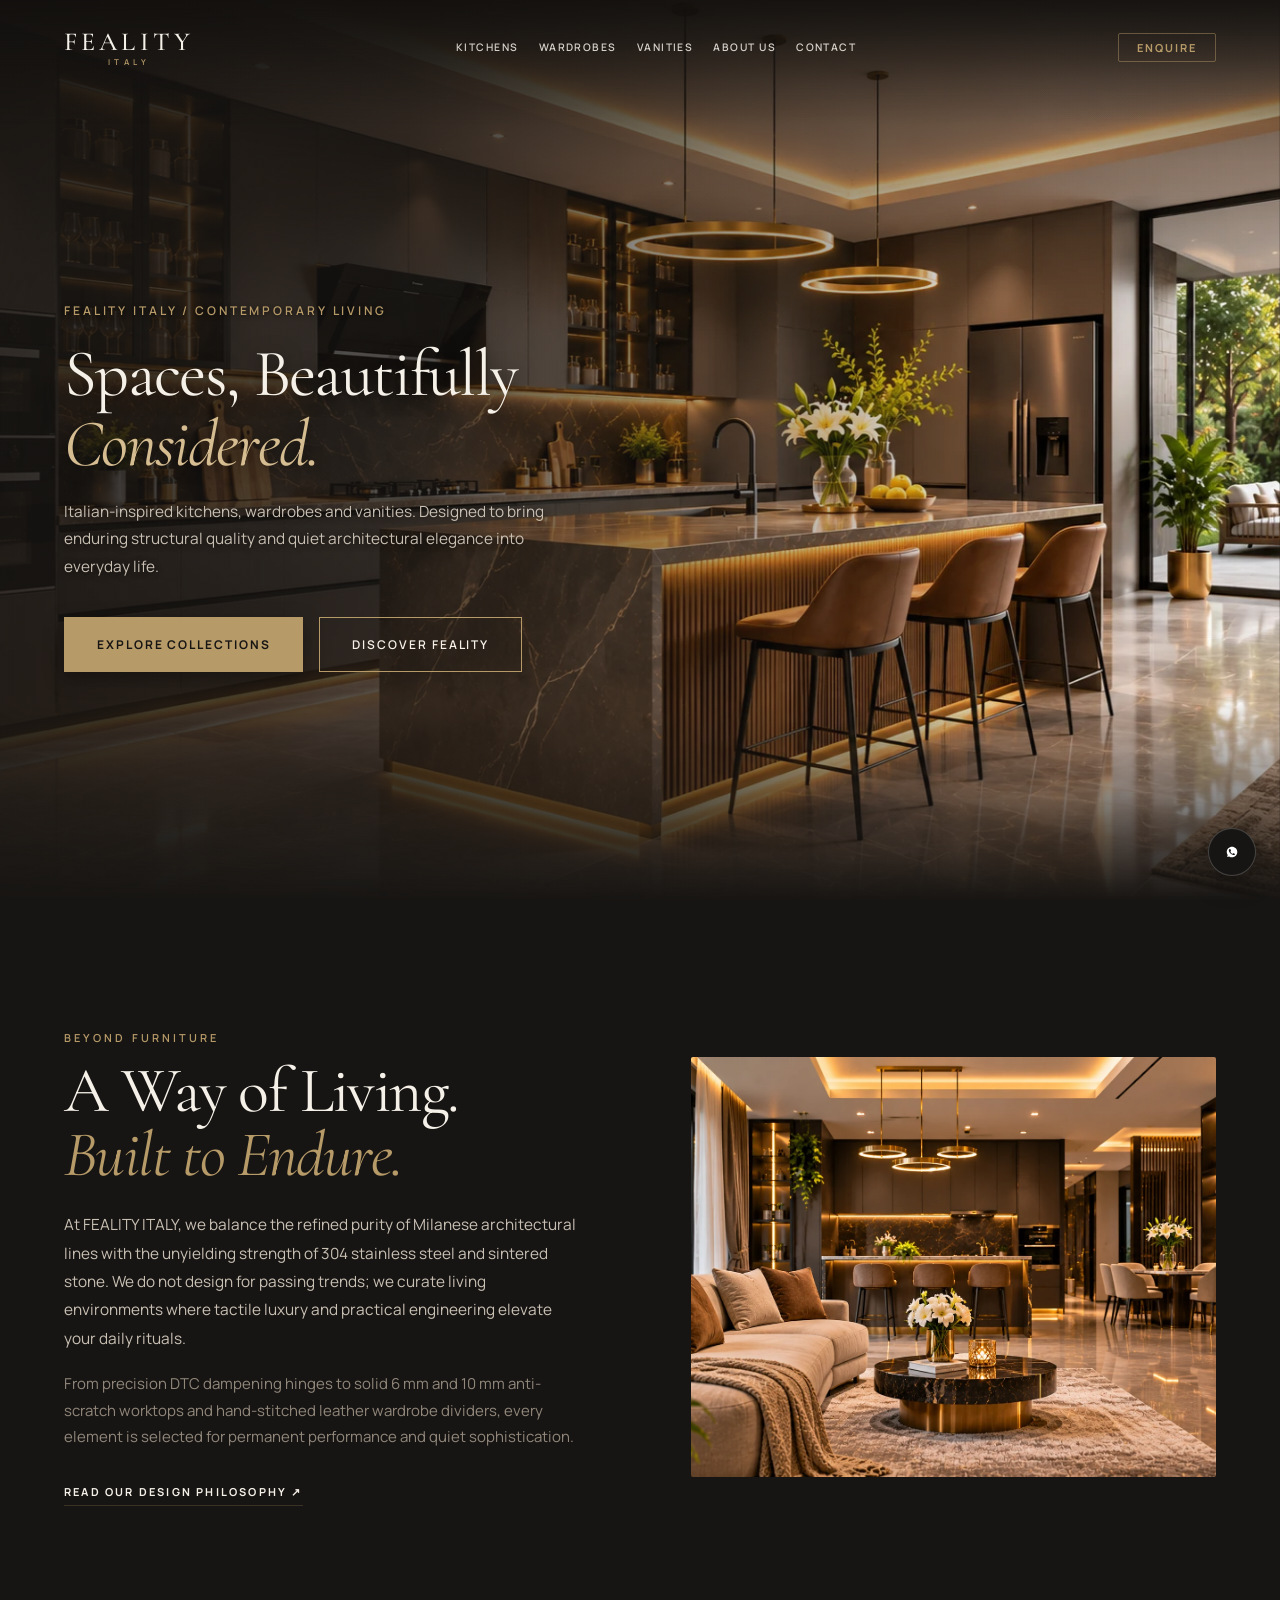
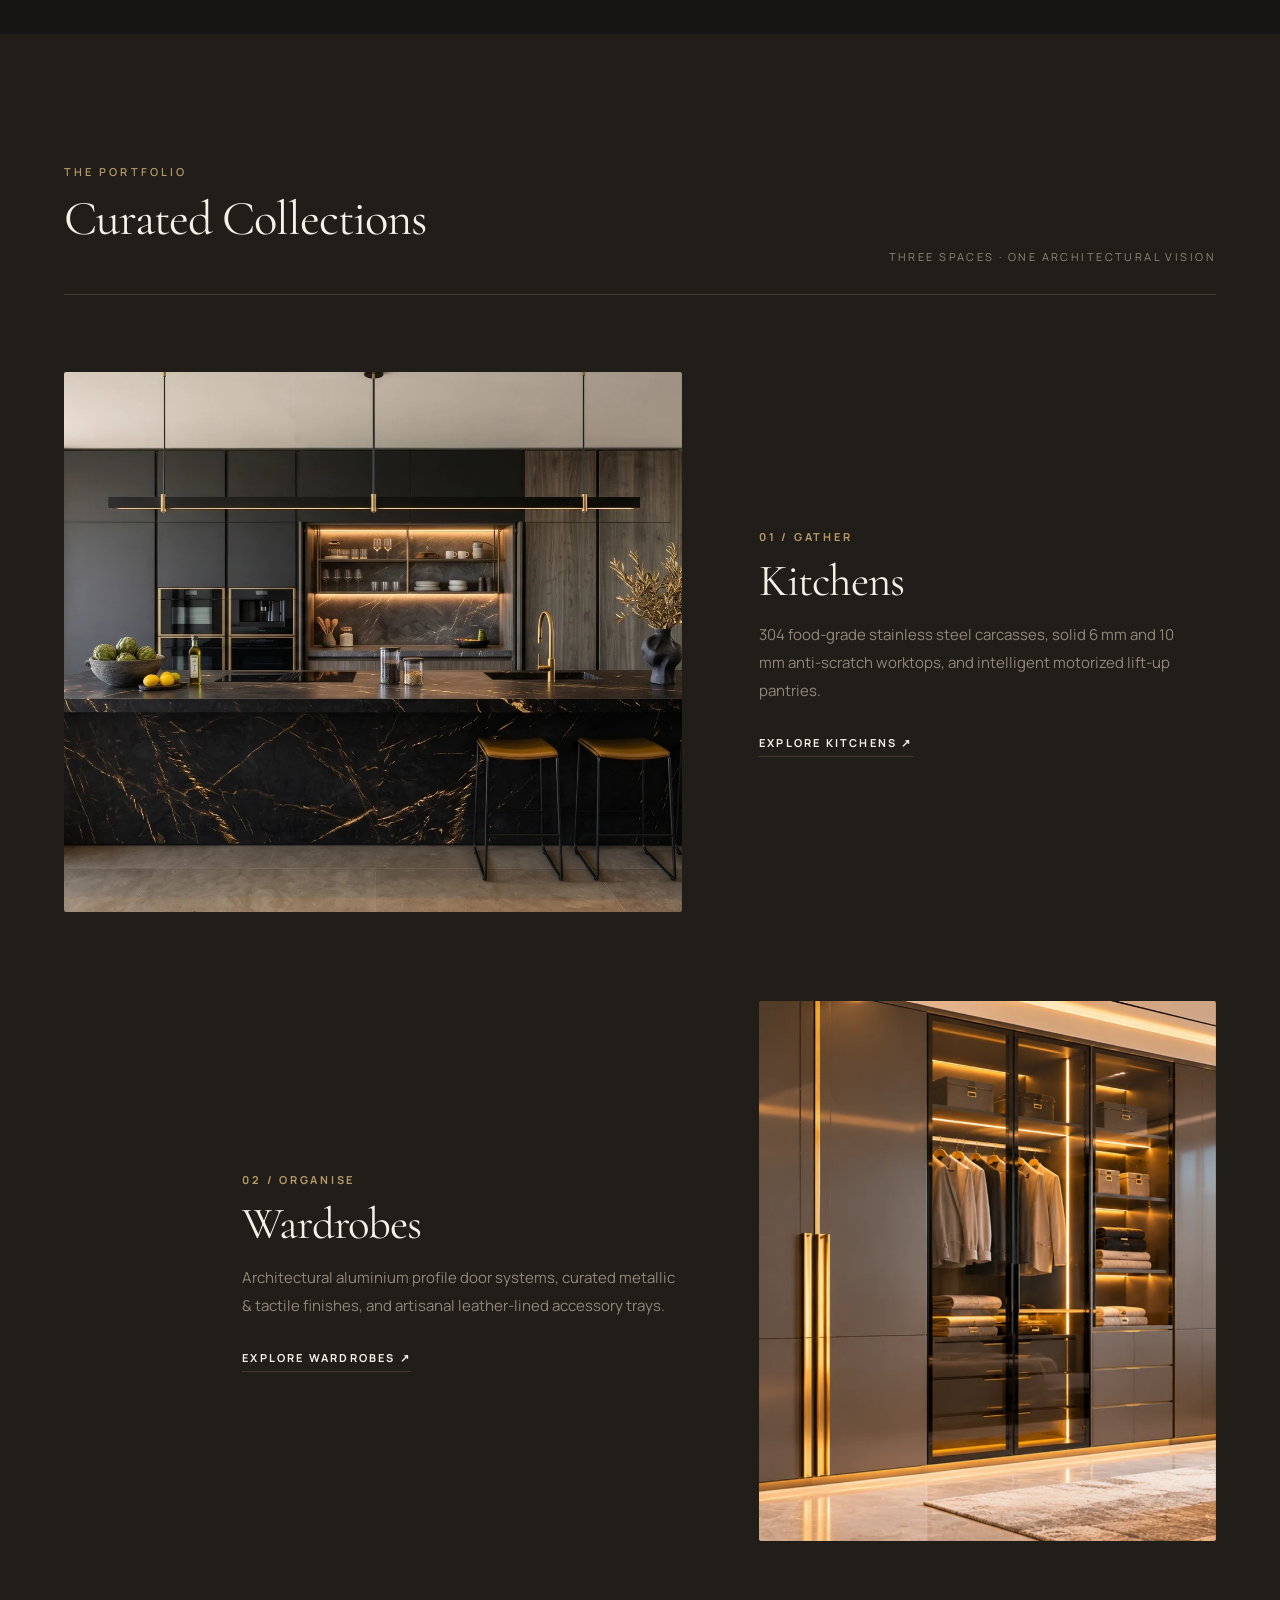
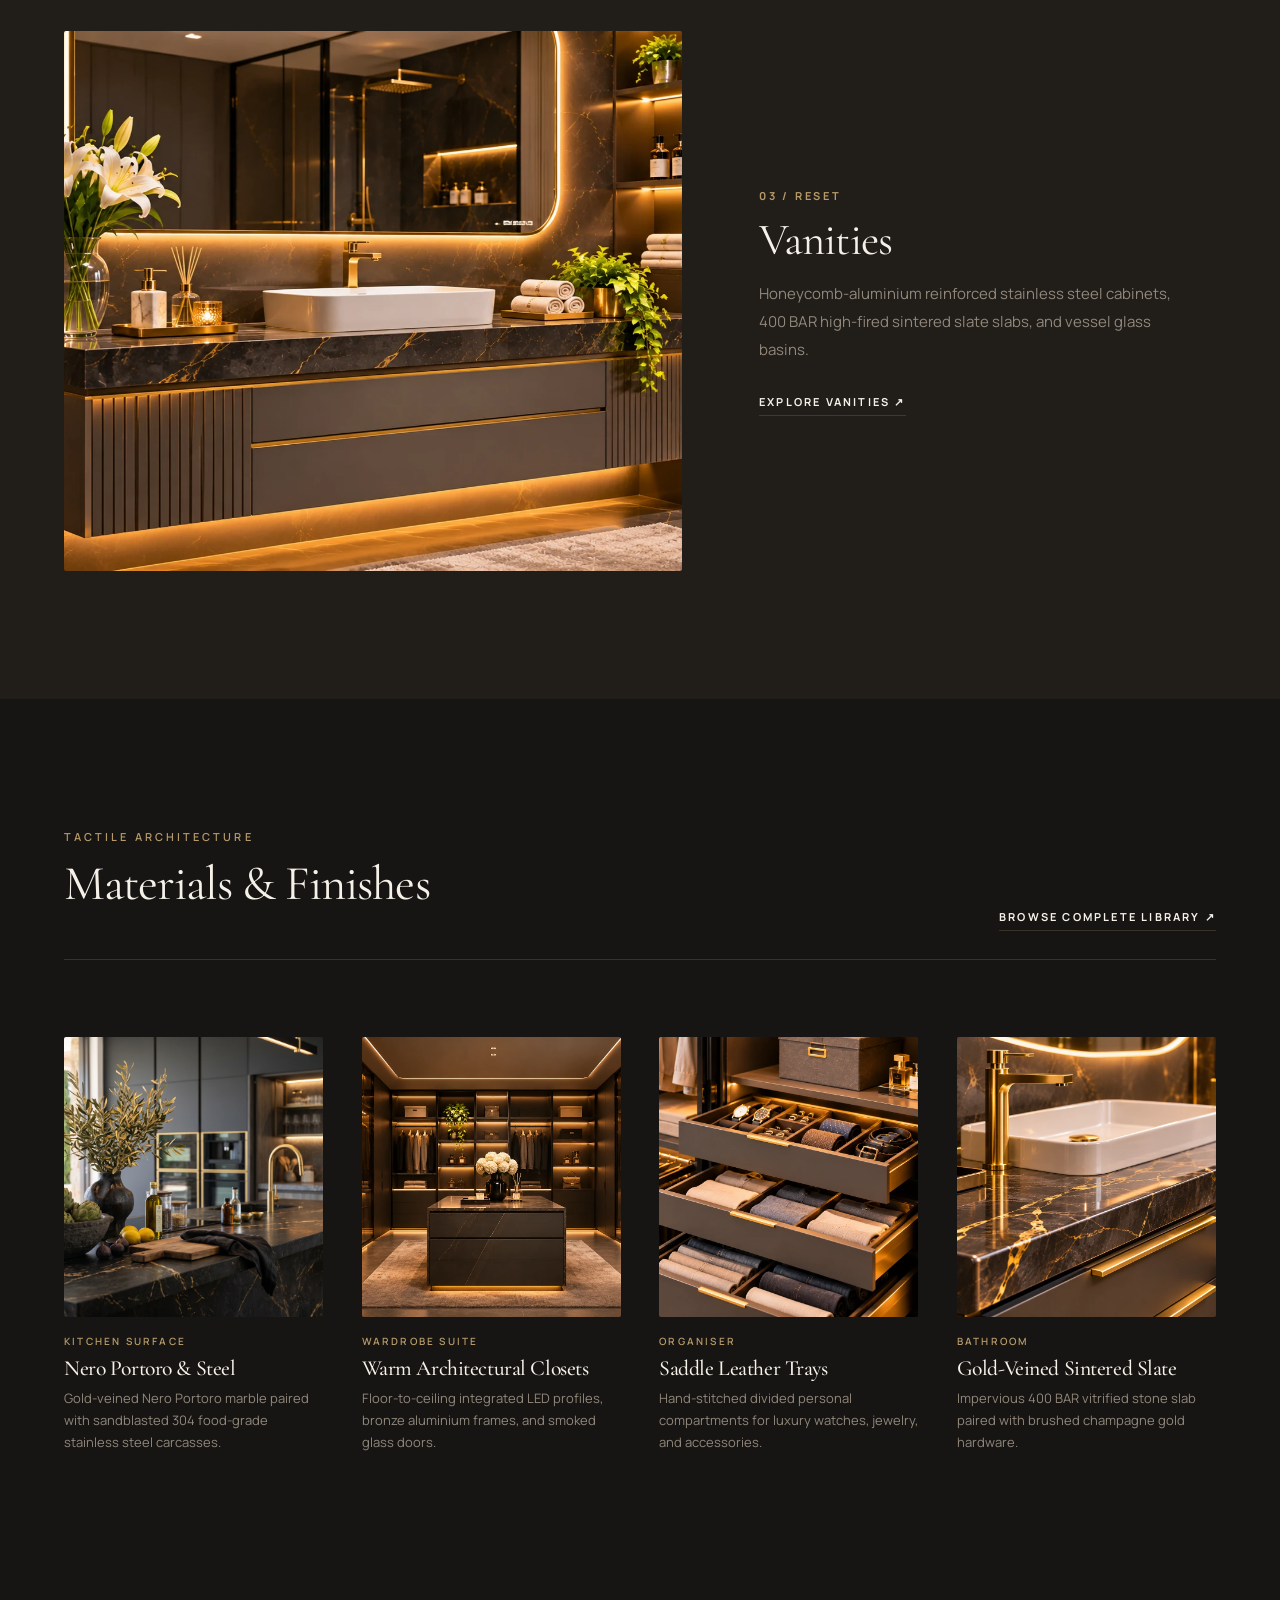
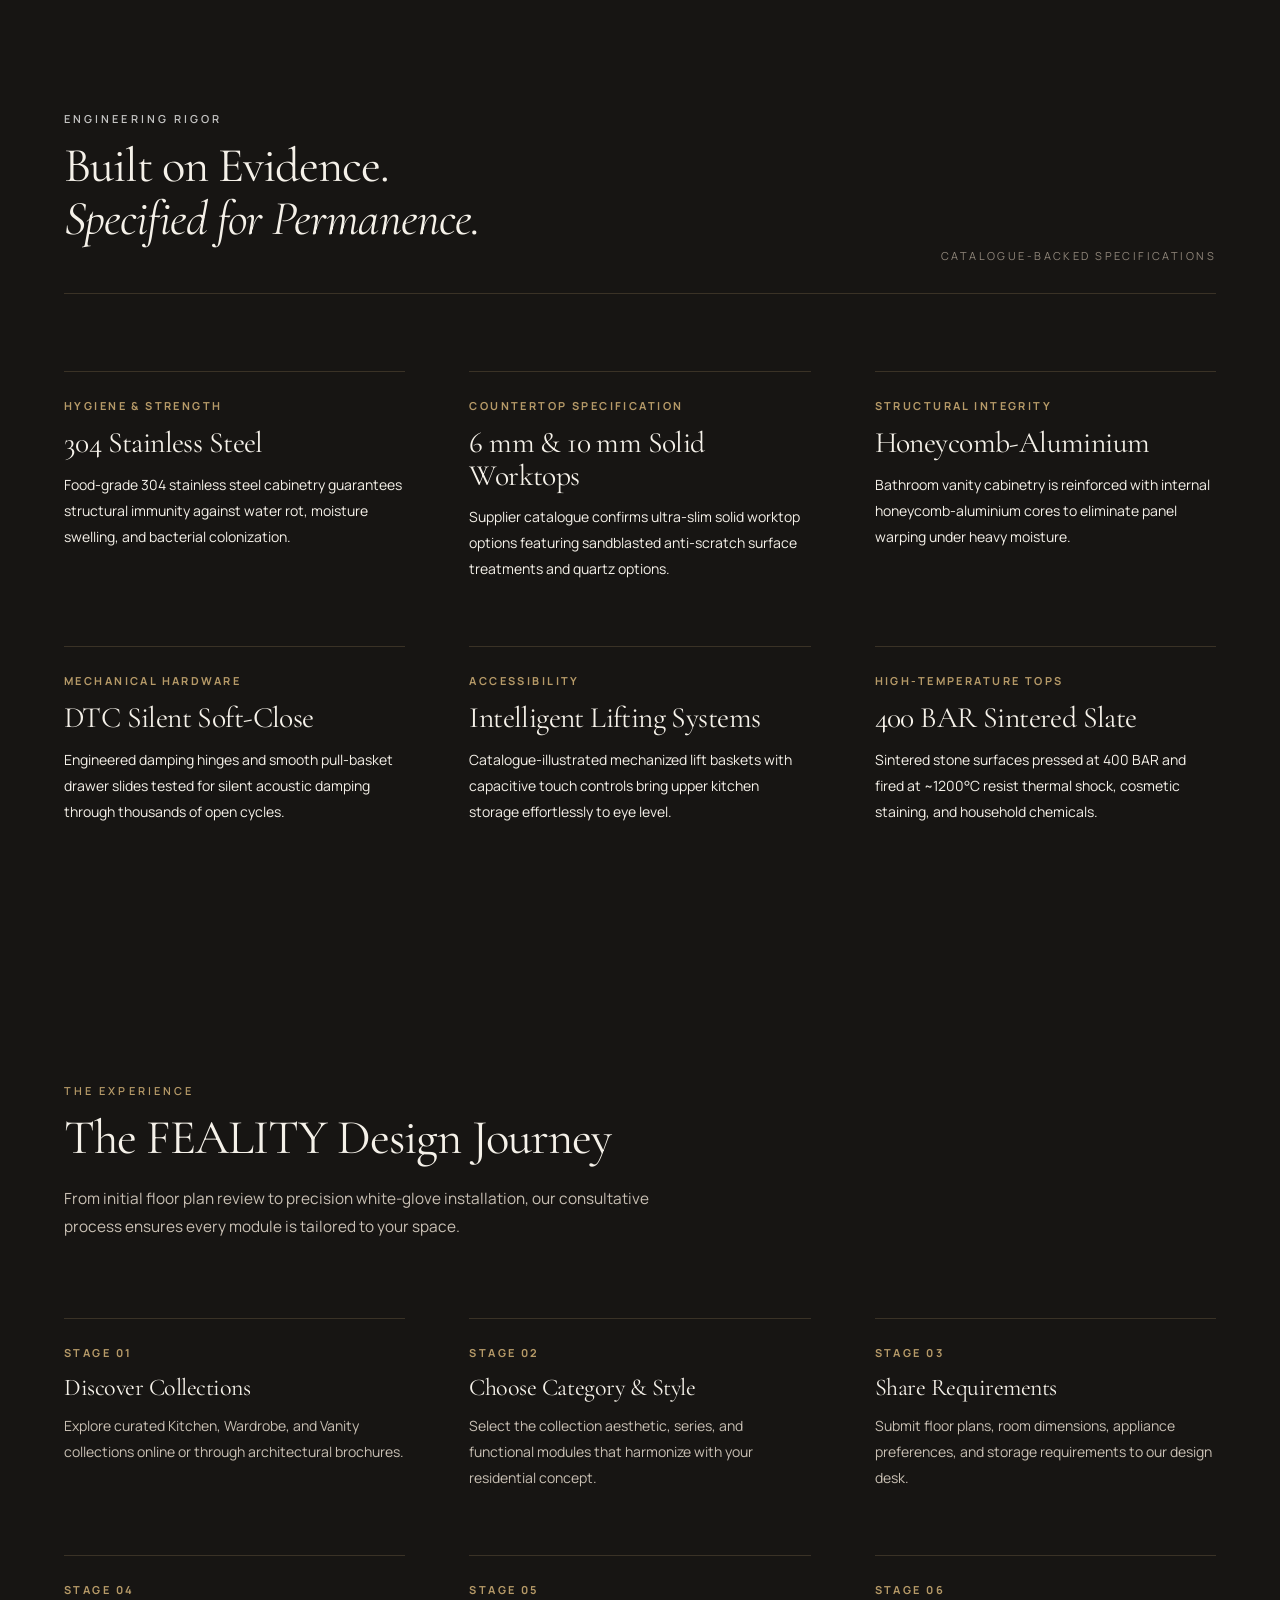
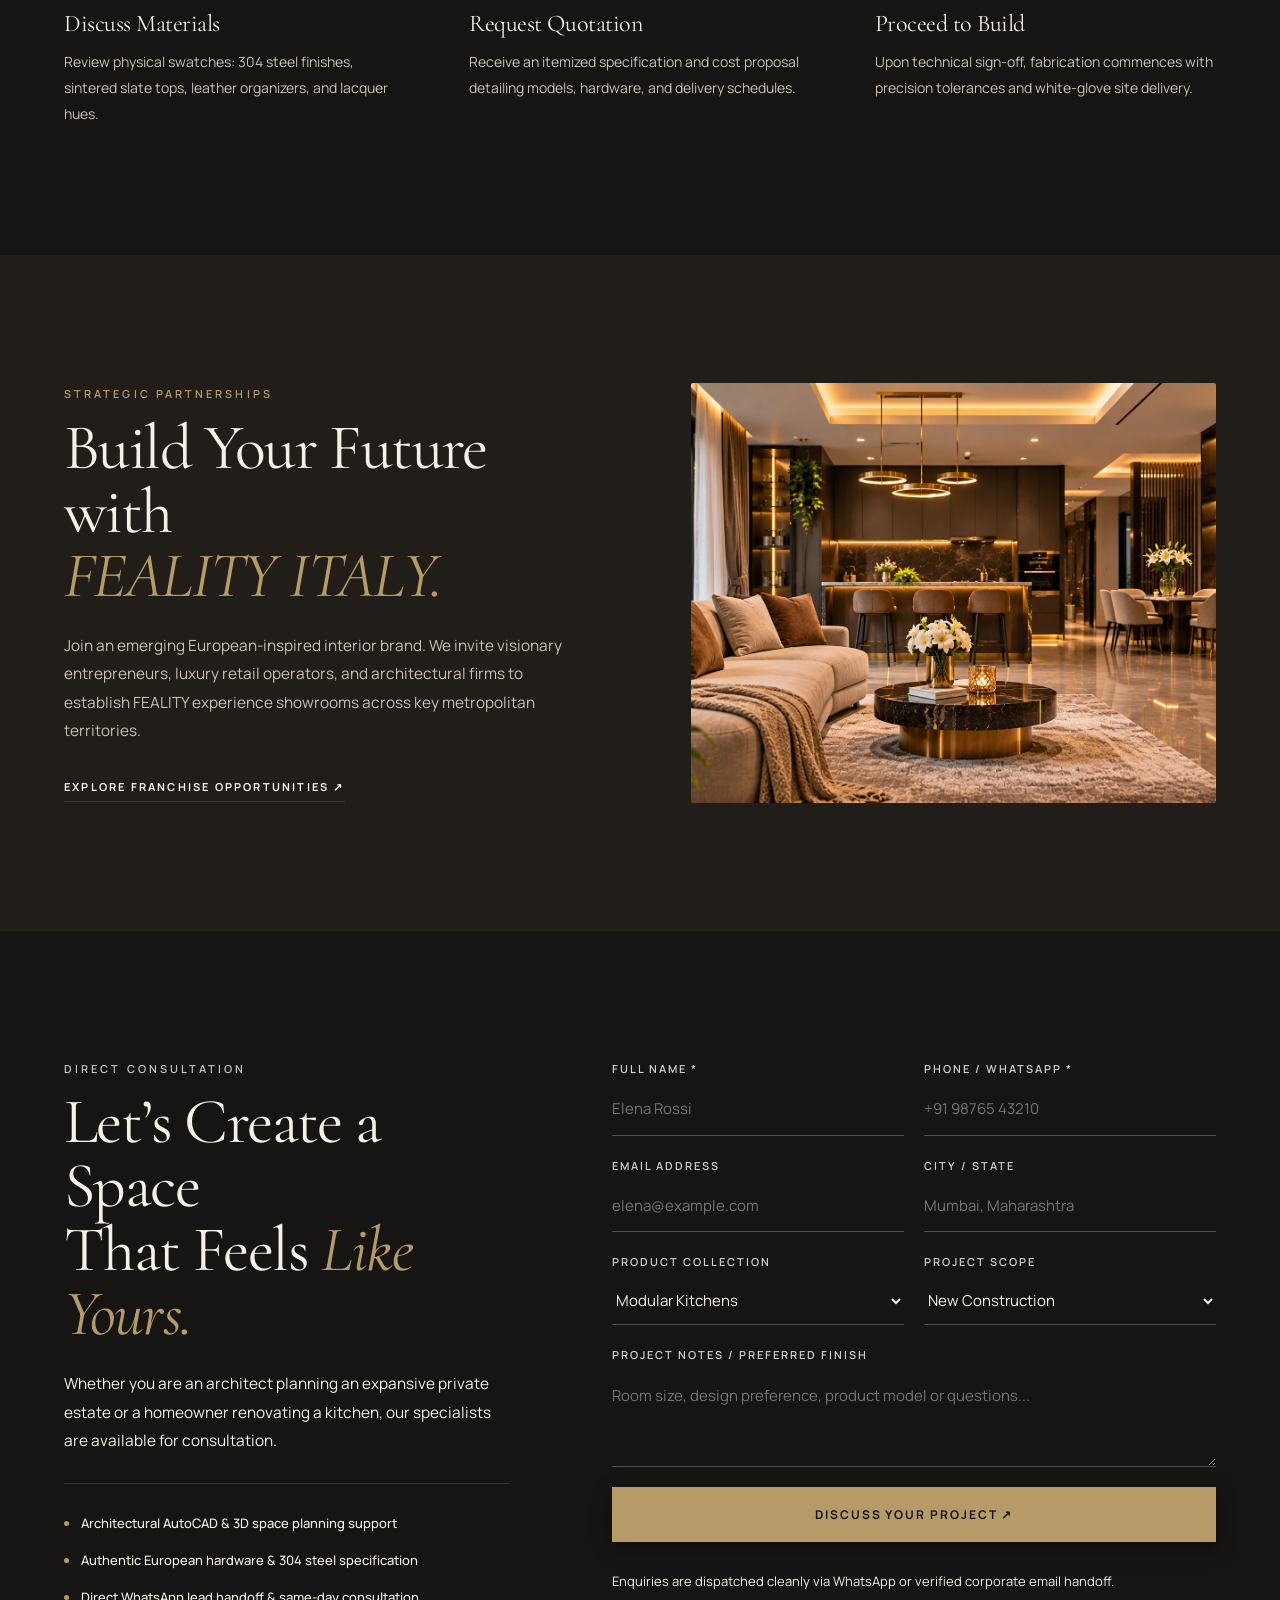
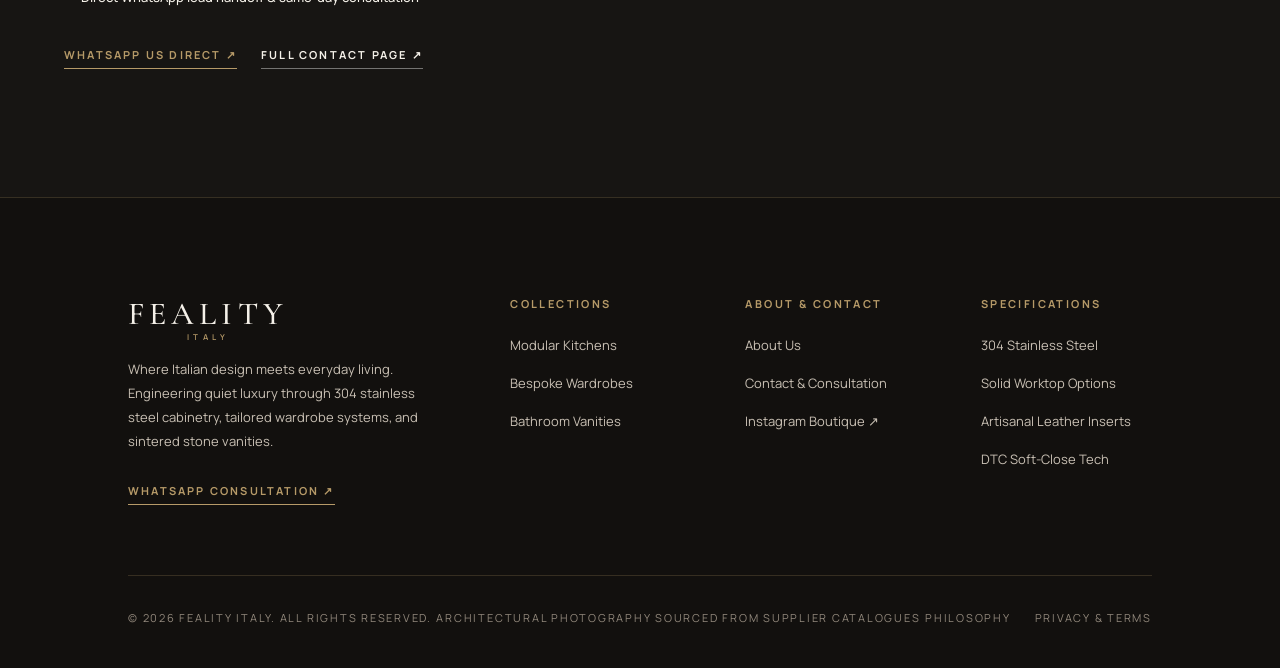
==== commit 7c84e88b: "fix(media): eliminate container background void on editorial and model image sections across all pag" ====
--- a/index.html
+++ b/index.html
@@ -327,7 +327,7 @@
           </div>
         </div>
         <div class="editorial-media">
-          <img src="assets/images/vanity-jg2003.jpg" alt="FEALITY luxury showroom concept bathroom installation" loading="lazy">
+          <img src="assets/images/feality-about-interior.webp" alt="FEALITY luxury showroom concept bathroom installation" loading="lazy">
         </div>
       </div>
     </section>
--- a/css/site.css
+++ b/css/site.css
@@ -757,14 +757,20 @@
 .editorial-media {
   position: relative;
   overflow: hidden;
-  min-height: 520px;
-  background-color: var(--limestone);
+  width: 100%;
+  aspect-ratio: 16 / 10;
+  min-height: 420px;
+  background-color: transparent;
+  border-radius: 2px;
 }
 
 .editorial-media img {
+  position: absolute;
+  inset: 0;
   width: 100%;
   height: 100%;
   object-fit: cover;
+  display: block;
   transition: transform 1.2s cubic-bezier(0.16, 1, 0.3, 1);
 }
 
@@ -802,16 +808,21 @@
 .collection-media-wrap {
   position: relative;
   overflow: hidden;
+  width: 100%;
   min-height: 480px;
   height: 60vh;
   max-height: 680px;
-  background-color: var(--limestone);
+  background-color: transparent;
+  border-radius: 2px;
 }
 
 .collection-media-wrap img {
+  position: absolute;
+  inset: 0;
   width: 100%;
   height: 100%;
   object-fit: cover;
+  display: block;
   transition: transform 1.2s cubic-bezier(0.16, 1, 0.3, 1);
 }
 
@@ -864,14 +875,18 @@
   position: relative;
   overflow: hidden;
   height: 280px;
-  background-color: var(--limestone);
+  background-color: transparent;
   margin-bottom: 16px;
+  border-radius: 2px;
 }
 
 .swatch-photo img {
+  position: absolute;
+  inset: 0;
   width: 100%;
   height: 100%;
   object-fit: cover;
+  display: block;
   transition: transform 0.8s cubic-bezier(0.16, 1, 0.3, 1);
 }
 
@@ -956,14 +971,18 @@
   position: relative;
   height: 320px;
   overflow: hidden;
-  background-color: var(--limestone);
+  background-color: transparent;
   margin-bottom: 20px;
+  border-radius: 2px;
 }
 
 .model-image-wrap img {
+  position: absolute;
+  inset: 0;
   width: 100%;
   height: 100%;
   object-fit: cover;
+  display: block;
   transition: transform 0.8s cubic-bezier(0.16, 1, 0.3, 1);
 }
 
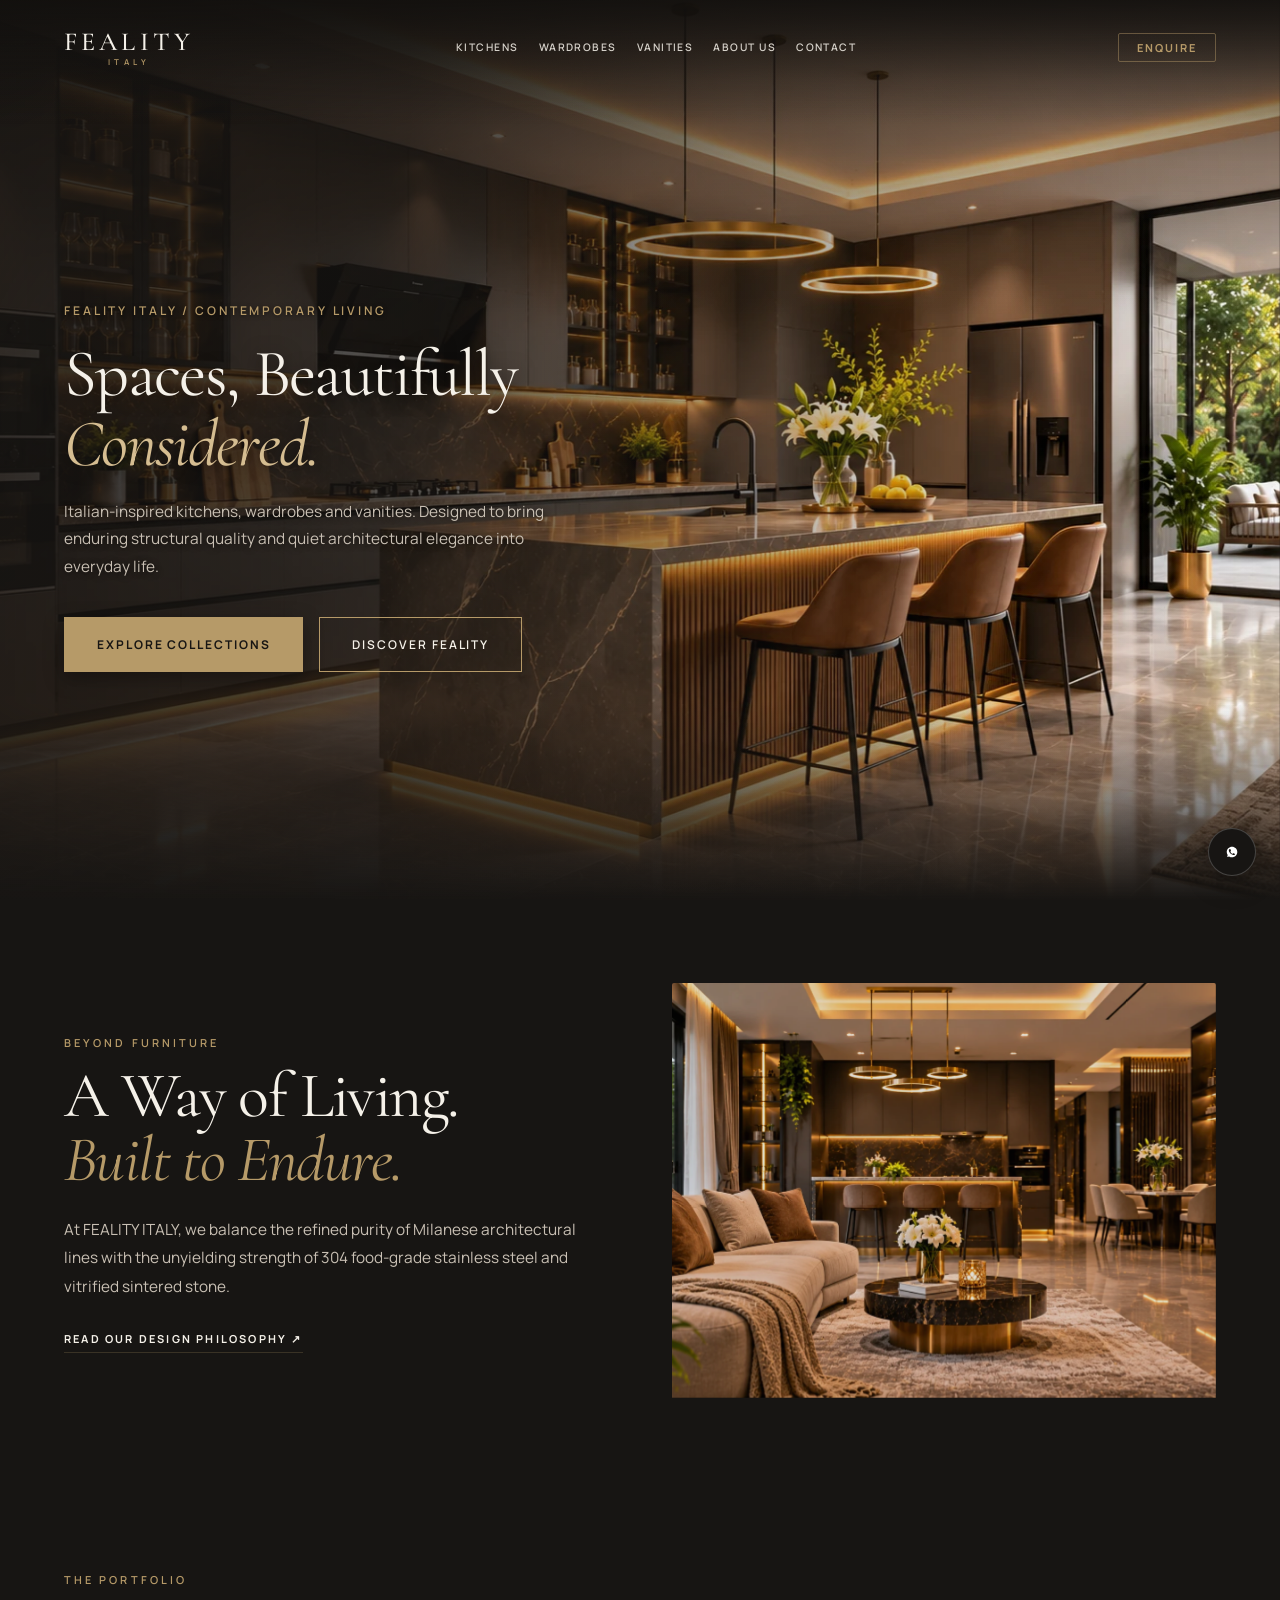
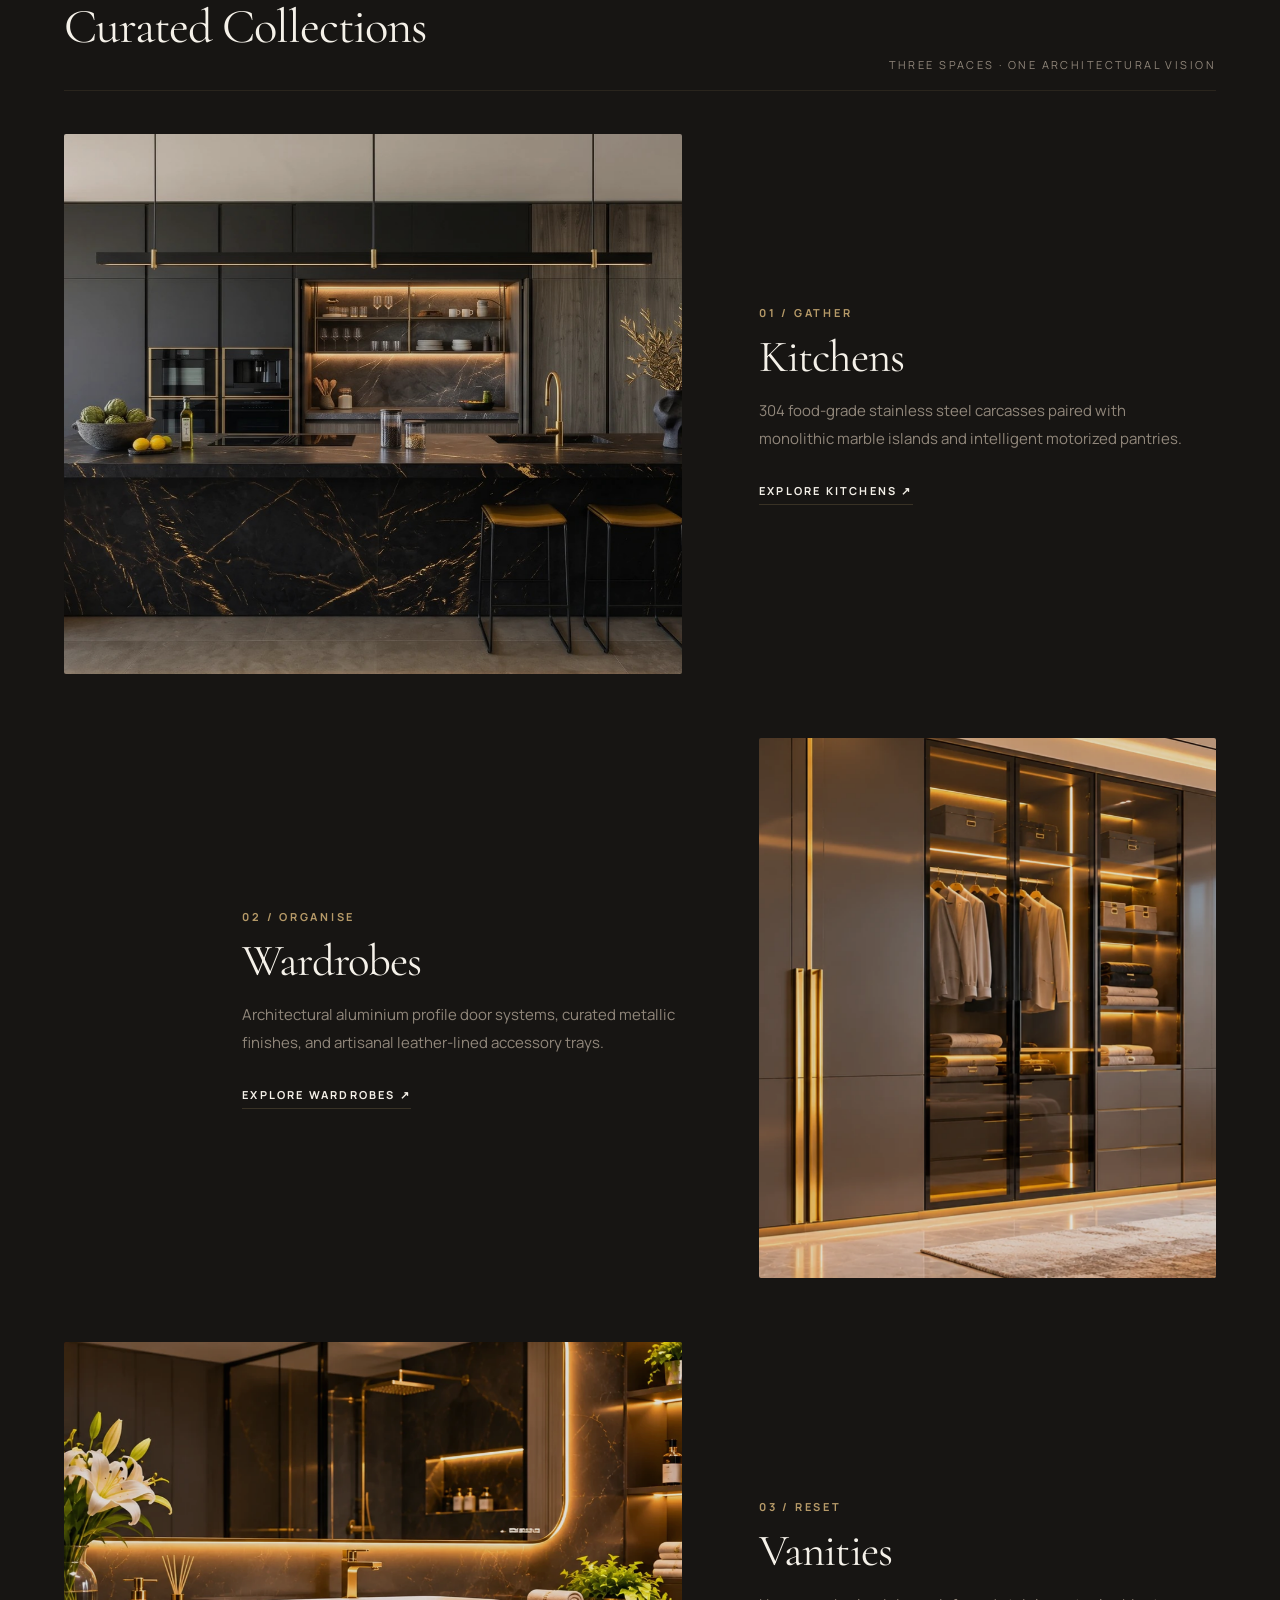
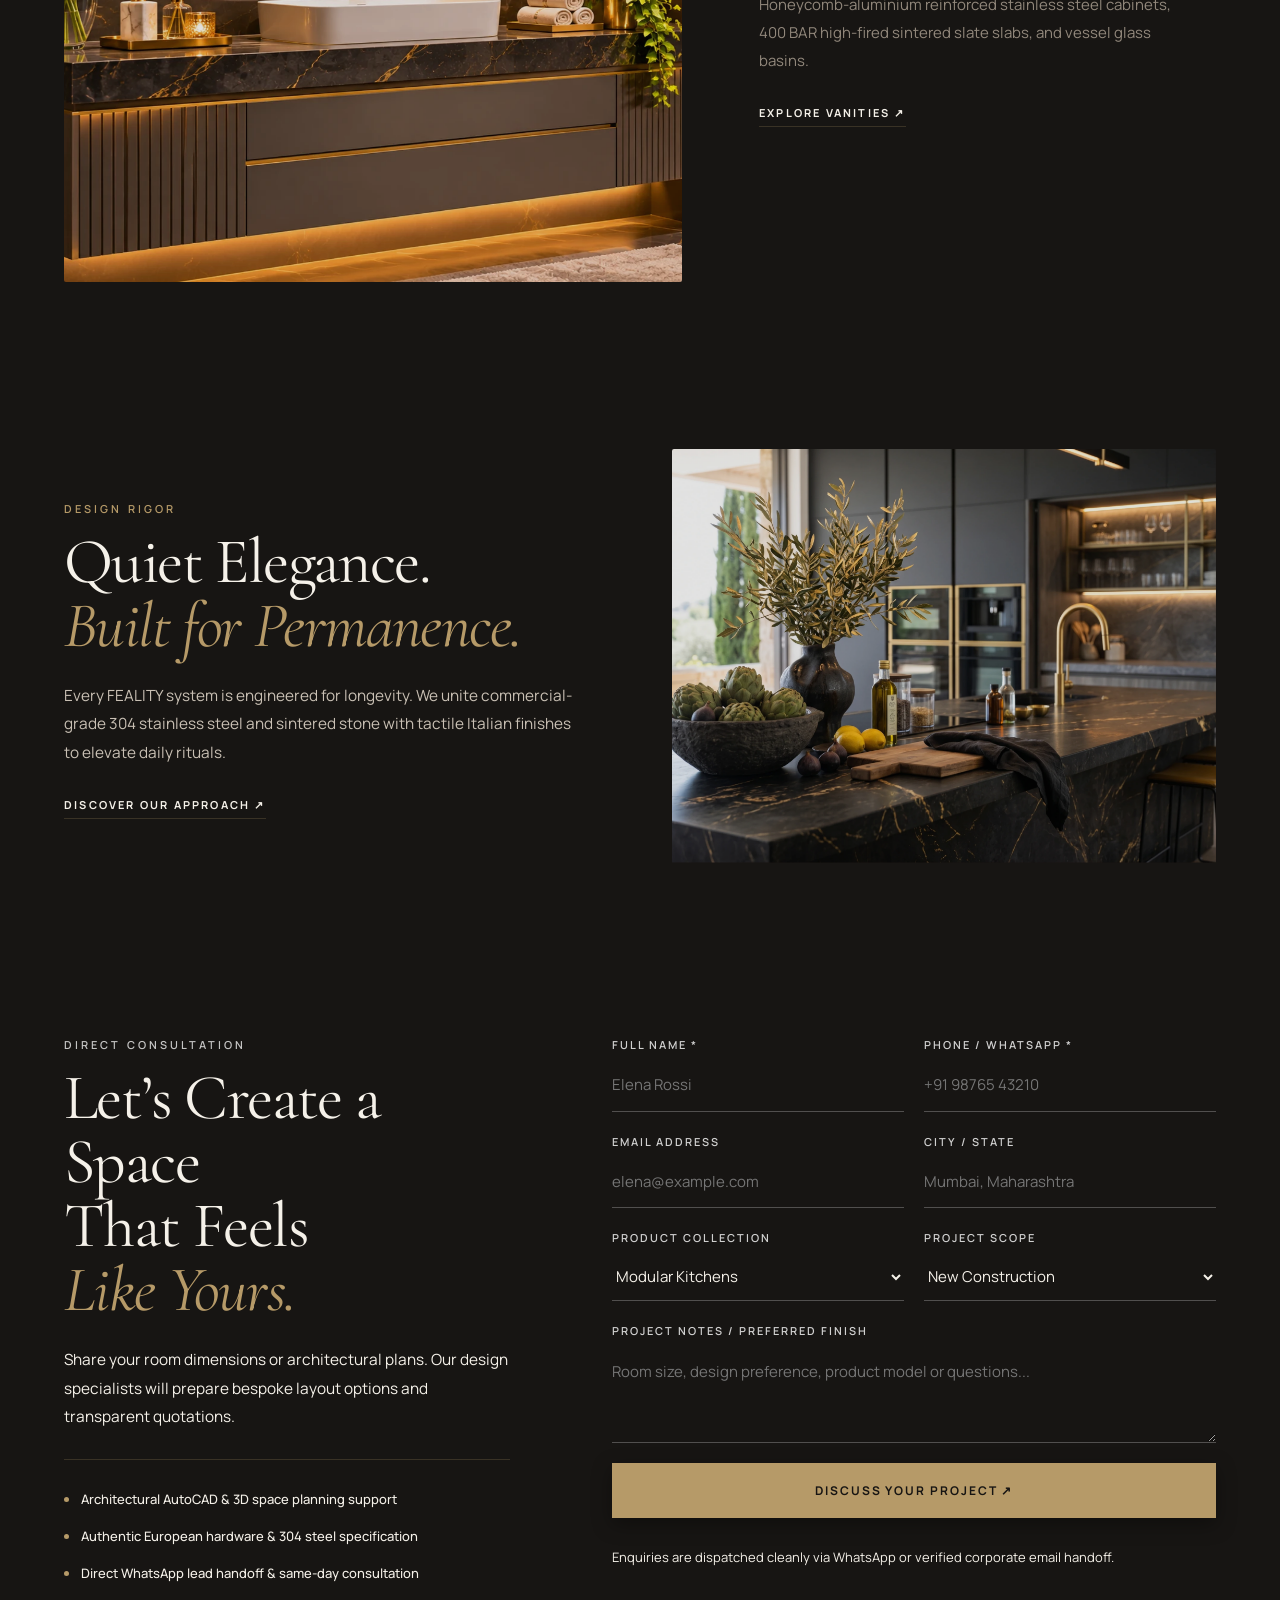
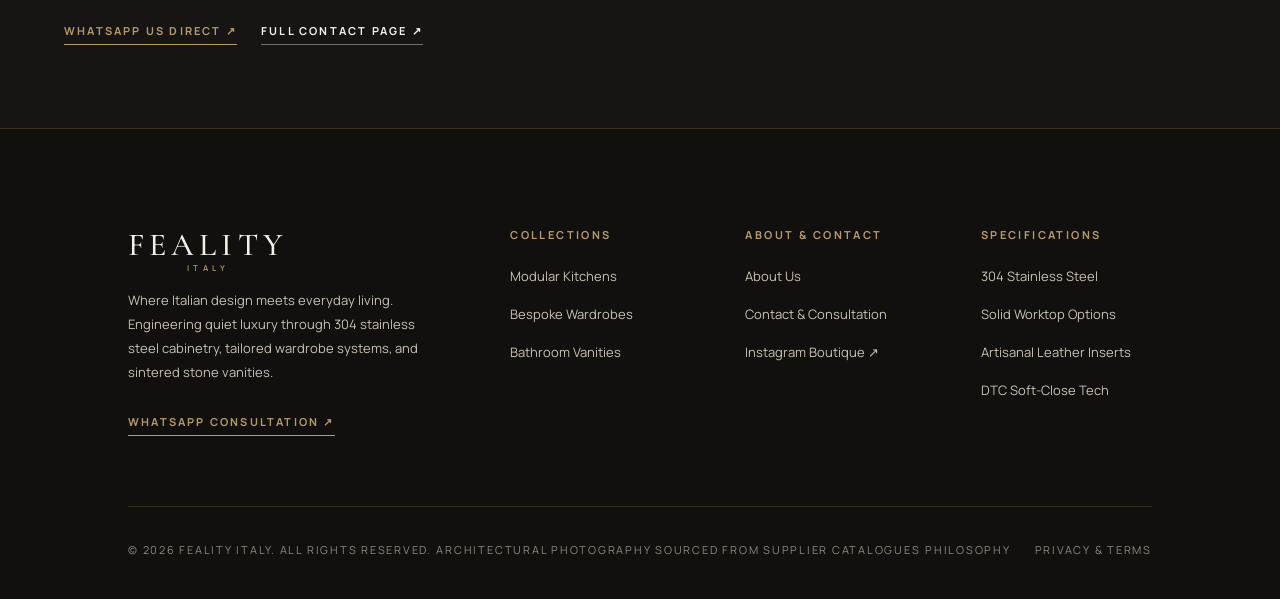
==== commit 950f6432: "feat(refinement): content reduction, seamless continuous dark canvas, and luxury editorial layouts" ====
--- a/index.html
+++ b/index.html
@@ -92,15 +92,14 @@
       </div>
     </section>
 
-    <!-- 4. BRAND INTRODUCTION (Seamless Editorial Flow) -->
+    <!-- 2. BRAND INTRODUCTION (Seamless Editorial Flow) -->
     <section class="section section-seamless">
       <div class="container editorial-story">
         <div class="editorial-text">
           <span class="eyebrow">BEYOND FURNITURE</span>
           <h2 class="display-title">A Way of Living.<br><em>Built to Endure.</em></h2>
-          <p class="lead-text">At FEALITY ITALY, we balance the refined purity of Milanese architectural lines with the unyielding strength of 304 stainless steel and sintered stone. We do not design for passing trends; we curate living environments where tactile luxury and practical engineering elevate your daily rituals.</p>
-          <p class="text-muted" style="margin-top: 18px;">From precision DTC dampening hinges to solid 6 mm and 10 mm anti-scratch worktops and hand-stitched leather wardrobe dividers, every element is selected for permanent performance and quiet sophistication.</p>
-          <div style="margin-top: 28px;">
+          <p class="lead-text">At FEALITY ITALY, we balance the refined purity of Milanese architectural lines with the unyielding strength of 304 food-grade stainless steel and vitrified sintered stone.</p>
+          <div style="margin-top: 24px;">
             <a class="text-link" href="about.html">Read Our Design Philosophy ↗</a>
           </div>
         </div>
@@ -110,8 +109,8 @@
       </div>
     </section>
 
-    <!-- 5. THREE COLLECTIONS (Spacious Architectural Presentation) -->
-    <section class="section section-limestone-seamless" id="collections">
+    <!-- 3. THREE COLLECTIONS (Spacious Architectural Presentation) -->
+    <section class="section section-seamless" id="collections">
       <div class="container">
         <div class="section-header section-header-split">
           <div>
@@ -130,7 +129,7 @@
             <div class="collection-info">
               <span class="collection-index">01 / GATHER</span>
               <h3 class="collection-heading">Kitchens</h3>
-              <p class="collection-summary">304 food-grade stainless steel carcasses, solid 6 mm and 10 mm anti-scratch worktops, and intelligent motorized lift-up pantries.</p>
+              <p class="collection-summary">304 food-grade stainless steel carcasses paired with monolithic marble islands and intelligent motorized pantries.</p>
               <a class="text-link" href="kitchen.html">Explore Kitchens ↗</a>
             </div>
           </article>
@@ -143,7 +142,7 @@
             <div class="collection-info">
               <span class="collection-index">02 / ORGANISE</span>
               <h3 class="collection-heading">Wardrobes</h3>
-              <p class="collection-summary">Architectural aluminium profile door systems, curated metallic & tactile finishes, and artisanal leather-lined accessory trays.</p>
+              <p class="collection-summary">Architectural aluminium profile door systems, curated metallic finishes, and artisanal leather-lined accessory trays.</p>
               <a class="text-link" href="wardrobe.html">Explore Wardrobes ↗</a>
             </div>
           </article>
@@ -164,170 +163,19 @@
       </div>
     </section>
 
-    <!-- SECTION 4: MATERIALS AND FINISHES SHOWCASE -->
-    <section class="section section-seamless">
-      <div class="container">
-        <div class="section-header section-header-split">
-          <div>
-            <span class="eyebrow">TACTILE ARCHITECTURE</span>
-            <h2 class="section-title">Materials & Finishes</h2>
-          </div>
-          <a class="text-link" href="materials.html">Browse Complete Library ↗</a>
-        </div>
-
-        <div class="swatch-grid">
-          <div class="swatch-item">
-            <div class="swatch-photo">
-              <img src="assets/images/feality-kitchen-island-detail.webp" alt="FEALITY Nero Portoro marble kitchen island close-up and flush prep detailing" loading="lazy">
-            </div>
-            <span class="swatch-tag">KITCHEN SURFACE</span>
-            <h4 class="swatch-title">Nero Portoro & Steel</h4>
-            <p class="swatch-desc">Gold-veined Nero Portoro marble paired with sandblasted 304 food-grade stainless steel carcasses.</p>
-          </div>
-
-          <div class="swatch-item">
-            <div class="swatch-photo">
-              <img src="assets/images/feality-wardrobe-closet-luxury.webp" alt="FEALITY walk-in wardrobe with architectural LED profiles and tailored hanging zones" loading="lazy">
-            </div>
-            <span class="swatch-tag">WARDROBE SUITE</span>
-            <h4 class="swatch-title">Warm Architectural Closets</h4>
-            <p class="swatch-desc">Floor-to-ceiling integrated LED profiles, bronze aluminium frames, and smoked glass doors.</p>
-          </div>
-
-          <div class="swatch-item">
-            <div class="swatch-photo">
-              <img src="assets/images/feality-wardrobe-storage.webp" alt="FEALITY luxury wardrobe organizer display with handcrafted leather trays" loading="lazy">
-            </div>
-            <span class="swatch-tag">ORGANISER</span>
-            <h4 class="swatch-title">Saddle Leather Trays</h4>
-            <p class="swatch-desc">Hand-stitched divided personal compartments for luxury watches, jewelry, and accessories.</p>
-          </div>
-
-          <div class="swatch-item">
-            <div class="swatch-photo">
-              <img src="assets/images/feality-vanity-detail.webp" alt="FEALITY luxury marble vanity detail with gold accents and ceramic basin" loading="lazy">
-            </div>
-            <span class="swatch-tag">BATHROOM</span>
-            <h4 class="swatch-title">Gold-Veined Sintered Slate</h4>
-            <p class="swatch-desc">Impervious 400 BAR vitrified stone slab paired with brushed champagne gold hardware.</p>
-          </div>
-        </div>
-      </div>
-    </section>
-
-    <!-- SECTION 5: WHY FEALITY (Catalogue-Backed Engineering) -->
-    <section class="section section-dark-seamless">
-      <div class="container">
-        <div class="section-header section-header-split">
-          <div>
-            <span class="eyebrow eyebrow-light">ENGINEERING RIGOR</span>
-            <h2 class="section-title">Built on Evidence.<br><em>Specified for Permanence.</em></h2>
-          </div>
-          <span class="section-lead-right">CATALOGUE-BACKED SPECIFICATIONS</span>
-        </div>
-
-        <div class="specs-editorial">
-          <div class="spec-editorial-item">
-            <span class="spec-editorial-cat">HYGIENE & STRENGTH</span>
-            <h3 class="spec-editorial-title">304 Stainless Steel</h3>
-            <p class="spec-editorial-desc">Food-grade 304 stainless steel cabinetry guarantees structural immunity against water rot, moisture swelling, and bacterial colonization.</p>
-          </div>
-
-          <div class="spec-editorial-item">
-            <span class="spec-editorial-cat">COUNTERTOP SPECIFICATION</span>
-            <h3 class="spec-editorial-title">6 mm & 10 mm Solid Worktops</h3>
-            <p class="spec-editorial-desc">Supplier catalogue confirms ultra-slim solid worktop options featuring sandblasted anti-scratch surface treatments and quartz options.</p>
-          </div>
-
-          <div class="spec-editorial-item">
-            <span class="spec-editorial-cat">STRUCTURAL INTEGRITY</span>
-            <h3 class="spec-editorial-title">Honeycomb-Aluminium</h3>
-            <p class="spec-editorial-desc">Bathroom vanity cabinetry is reinforced with internal honeycomb-aluminium cores to eliminate panel warping under heavy moisture.</p>
-          </div>
-
-          <div class="spec-editorial-item">
-            <span class="spec-editorial-cat">MECHANICAL HARDWARE</span>
-            <h3 class="spec-editorial-title">DTC Silent Soft-Close</h3>
-            <p class="spec-editorial-desc">Engineered damping hinges and smooth pull-basket drawer slides tested for silent acoustic damping through thousands of open cycles.</p>
-          </div>
-
-          <div class="spec-editorial-item">
-            <span class="spec-editorial-cat">ACCESSIBILITY</span>
-            <h3 class="spec-editorial-title">Intelligent Lifting Systems</h3>
-            <p class="spec-editorial-desc">Catalogue-illustrated mechanized lift baskets with capacitive touch controls bring upper kitchen storage effortlessly to eye level.</p>
-          </div>
-
-          <div class="spec-editorial-item">
-            <span class="spec-editorial-cat">HIGH-TEMPERATURE TOPS</span>
-            <h3 class="spec-editorial-title">400 BAR Sintered Slate</h3>
-            <p class="spec-editorial-desc">Sintered stone surfaces pressed at 400 BAR and fired at ~1200°C resist thermal shock, cosmetic staining, and household chemicals.</p>
-          </div>
-        </div>
-      </div>
-    </section>
-
-    <!-- SECTION 6: DESIGN PROCESS -->
-    <section class="section section-seamless">
-      <div class="container">
-        <div class="section-header">
-          <span class="eyebrow">THE EXPERIENCE</span>
-          <h2 class="section-title">The FEALITY Design Journey</h2>
-          <p class="lead-text">From initial floor plan review to precision white-glove installation, our consultative process ensures every module is tailored to your space.</p>
-        </div>
-
-        <div class="specs-editorial" style="margin-top: 0;">
-          <div class="spec-editorial-item" style="border-top-color: var(--border-subtle);">
-            <span class="spec-editorial-cat">STAGE 01</span>
-            <h3 class="spec-editorial-title" style="color: var(--text-primary); font-size: 1.5rem;">Discover Collections</h3>
-            <p class="lead-text" style="font-size: 0.875rem;">Explore curated Kitchen, Wardrobe, and Vanity collections online or through architectural brochures.</p>
-          </div>
-
-          <div class="spec-editorial-item" style="border-top-color: var(--border-subtle);">
-            <span class="spec-editorial-cat">STAGE 02</span>
-            <h3 class="spec-editorial-title" style="color: var(--text-primary); font-size: 1.5rem;">Choose Category & Style</h3>
-            <p class="lead-text" style="font-size: 0.875rem;">Select the collection aesthetic, series, and functional modules that harmonize with your residential concept.</p>
-          </div>
-
-          <div class="spec-editorial-item" style="border-top-color: var(--border-subtle);">
-            <span class="spec-editorial-cat">STAGE 03</span>
-            <h3 class="spec-editorial-title" style="color: var(--text-primary); font-size: 1.5rem;">Share Requirements</h3>
-            <p class="lead-text" style="font-size: 0.875rem;">Submit floor plans, room dimensions, appliance preferences, and storage requirements to our design desk.</p>
-          </div>
-
-          <div class="spec-editorial-item" style="border-top-color: var(--border-subtle);">
-            <span class="spec-editorial-cat">STAGE 04</span>
-            <h3 class="spec-editorial-title" style="color: var(--text-primary); font-size: 1.5rem;">Discuss Materials</h3>
-            <p class="lead-text" style="font-size: 0.875rem;">Review physical swatches: 304 steel finishes, sintered slate tops, leather organizers, and lacquer hues.</p>
-          </div>
-
-          <div class="spec-editorial-item" style="border-top-color: var(--border-subtle);">
-            <span class="spec-editorial-cat">STAGE 05</span>
-            <h3 class="spec-editorial-title" style="color: var(--text-primary); font-size: 1.5rem;">Request Quotation</h3>
-            <p class="lead-text" style="font-size: 0.875rem;">Receive an itemized specification and cost proposal detailing models, hardware, and delivery schedules.</p>
-          </div>
-
-          <div class="spec-editorial-item" style="border-top-color: var(--border-subtle);">
-            <span class="spec-editorial-cat">STAGE 06</span>
-            <h3 class="spec-editorial-title" style="color: var(--text-primary); font-size: 1.5rem;">Proceed to Build</h3>
-            <p class="lead-text" style="font-size: 0.875rem;">Upon technical sign-off, fabrication commences with precision tolerances and white-glove site delivery.</p>
-          </div>
-        </div>
-      </div>
-    </section>
-
-    <!-- SECTION 7: FRANCHISE CTA (Seamless Editorial) -->
-    <section class="section section-limestone-seamless">
+    <!-- 4. DESIGN PHILOSOPHY (Minimal Architectural Statement) -->
+    <section class="section section-seamless" id="philosophy">
       <div class="container editorial-story">
         <div class="editorial-text">
-          <span class="eyebrow">STRATEGIC PARTNERSHIPS</span>
-          <h2 class="display-title">Build Your Future with<br><em>FEALITY ITALY.</em></h2>
-          <p class="lead-text">Join an emerging European-inspired interior brand. We invite visionary entrepreneurs, luxury retail operators, and architectural firms to establish FEALITY experience showrooms across key metropolitan territories.</p>
-          <div style="margin-top: 28px;">
-            <a class="text-link" href="franchise.html">Explore Franchise Opportunities ↗</a>
+          <span class="eyebrow">DESIGN RIGOR</span>
+          <h2 class="display-title">Quiet Elegance.<br><em>Built for Permanence.</em></h2>
+          <p class="lead-text">Every FEALITY system is engineered for longevity. We unite commercial-grade 304 stainless steel and sintered stone with tactile Italian finishes to elevate daily rituals.</p>
+          <div style="margin-top: 24px;">
+            <a class="text-link" href="about.html">Discover Our Approach ↗</a>
           </div>
         </div>
         <div class="editorial-media">
-          <img src="assets/images/feality-about-interior.webp" alt="FEALITY luxury showroom concept bathroom installation" loading="lazy">
+          <img src="assets/images/feality-kitchen-island-detail.webp" alt="FEALITY architectural materials and flush island prep detailing" loading="lazy">
         </div>
       </div>
     </section>
@@ -338,7 +186,7 @@
         <div class="form-info">
           <span class="eyebrow eyebrow-light">DIRECT CONSULTATION</span>
           <h2 class="display-title">Let’s Create a Space<br>That Feels <em>Like Yours.</em></h2>
-          <p class="lead-text" style="color: var(--text-muted-light);">Whether you are an architect planning an expansive private estate or a homeowner renovating a kitchen, our specialists are available for consultation.</p>
+          <p class="lead-text" style="color: var(--text-muted-light);">Share your room dimensions or architectural plans. Our design specialists will prepare bespoke layout options and transparent quotations.</p>
           
           <div class="form-trust-points">
             <div class="trust-point">
--- a/css/site.css
+++ b/css/site.css
@@ -296,7 +296,13 @@
   background: transparent;
   border-bottom: 1px solid transparent;
   box-shadow: none;
-  transition: height var(--transition), background-color var(--transition), backdrop-filter var(--transition), border-color var(--transition);
+  transition: 
+    height 360ms cubic-bezier(0.16, 1, 0.3, 1), 
+    background-color 450ms cubic-bezier(0.22, 1, 0.36, 1), 
+    backdrop-filter 450ms ease, 
+    -webkit-backdrop-filter 450ms ease, 
+    border-color 450ms ease,
+    box-shadow 450ms ease;
 }
 
 /* Subtle top protective vignette for high contrast against photos */
@@ -305,9 +311,9 @@
   position: absolute;
   inset: 0;
   height: 130%;
-  background: linear-gradient(180deg, rgba(17, 15, 13, 0.8) 0%, rgba(17, 15, 13, 0.22) 65%, transparent 100%);
+  background: linear-gradient(180deg, rgba(17, 15, 13, 0.82) 0%, rgba(17, 15, 13, 0.2) 65%, transparent 100%);
   pointer-events: none;
-  transition: opacity var(--transition);
+  transition: opacity 400ms ease;
   z-index: -1;
 }
 
@@ -315,9 +321,10 @@
 .site-header.scrolled {
   height: var(--header-height-scrolled);
   background-color: rgba(23, 21, 19, 0.94);
-  backdrop-filter: blur(20px);
-  -webkit-backdrop-filter: blur(20px);
-  border-bottom: 1px solid var(--divider-subtle);
+  backdrop-filter: blur(24px);
+  -webkit-backdrop-filter: blur(24px);
+  border-bottom: 1px solid rgba(182, 154, 104, 0.2);
+  box-shadow: 0 4px 28px rgba(0, 0, 0, 0.5);
 }
 
 .site-header.scrolled::before {
@@ -530,6 +537,40 @@
   background-color: var(--deep-espresso);
 }
 
+/* Hero Cinematic Keyframe Reveals */
+@keyframes fealityHeroBgIn {
+  0% {
+    opacity: 0;
+    transform: scale(1.06);
+  }
+  100% {
+    opacity: 1;
+    transform: scale(1);
+  }
+}
+
+@keyframes fealityHeroFadeUp {
+  0% {
+    opacity: 0;
+    transform: translateY(24px);
+  }
+  100% {
+    opacity: 1;
+    transform: translateY(0);
+  }
+}
+
+@keyframes fealityHeroGoldSettle {
+  0% {
+    opacity: 0;
+    transform: translateY(14px);
+  }
+  100% {
+    opacity: 1;
+    transform: translateY(0);
+  }
+}
+
 .hero-media {
   position: absolute;
   inset: 0;
@@ -537,9 +578,8 @@
   height: 100%;
   background-size: cover;
   background-position: center 32%;
-  transform: scale(1.0);
-  transition: transform 12s cubic-bezier(0.1, 1, 0.1, 1);
-  will-change: transform;
+  animation: fealityHeroBgIn 1400ms cubic-bezier(0.16, 1, 0.3, 1) forwards;
+  will-change: transform, opacity;
 }
 
 .hero:hover .hero-media {
@@ -595,6 +635,7 @@
   display: block;
   margin-bottom: 1.125rem;
   text-shadow: 0 1px 4px rgba(0, 0, 0, 0.7);
+  animation: fealityHeroFadeUp 850ms cubic-bezier(0.22, 1, 0.36, 1) 140ms backwards;
 }
 
 .hero-title {
@@ -607,13 +648,16 @@
   color: var(--text-primary);
   text-shadow: 0 2px 18px rgba(0, 0, 0, 0.6);
   overflow-wrap: break-word;
+  animation: fealityHeroFadeUp 950ms cubic-bezier(0.22, 1, 0.36, 1) 280ms backwards;
 }
 
 .hero-title em {
+  display: inline-block;
   font-style: italic;
   font-weight: 400;
   color: var(--antique-gold);
   text-shadow: 0 2px 16px rgba(0, 0, 0, 0.6);
+  animation: fealityHeroGoldSettle 1050ms cubic-bezier(0.22, 1, 0.36, 1) 400ms backwards;
 }
 
 .hero-description {
@@ -624,6 +668,7 @@
   max-width: 520px;
   margin: 0 0 2.25rem;
   text-shadow: 0 1px 6px rgba(0, 0, 0, 0.7);
+  animation: fealityHeroFadeUp 850ms cubic-bezier(0.22, 1, 0.36, 1) 520ms backwards;
 }
 
 .hero-actions {
@@ -631,6 +676,7 @@
   align-items: center;
   flex-wrap: wrap;
   gap: 16px;
+  animation: fealityHeroFadeUp 850ms cubic-bezier(0.22, 1, 0.36, 1) 640ms backwards;
 }
 
 /* Primary CTA: Champagne gold background with dark text */
@@ -694,22 +740,26 @@
 
 /* ==========================================================================
    3. SEAMLESS CONTINUOUS CANVAS (Dark Luxury Identity)
-   Alternating deep charcoal (#171513) and espresso (#211D19)
+   Continuous deep charcoal (#171513) with gentle architectural tonal gradients
    ========================================================================== */
 .section {
-  padding: clamp(80px, 10vw, 150px) 0;
+  padding: clamp(56px, 6.5vw, 88px) 0;
   position: relative;
   background-color: var(--bg-primary);
   color: var(--text-primary);
 }
 
+.section-compact {
+  padding: clamp(36px, 4.5vw, 54px) 0;
+}
+
 .section-seamless {
   background-color: var(--bg-primary); /* #171513 */
   color: var(--text-primary);
 }
 
 .section-limestone-seamless, .section-limestone {
-  background-color: var(--bg-secondary); /* #211D19 */
+  background: linear-gradient(180deg, #171513 0%, rgba(33, 29, 25, 0.5) 50%, #171513 100%);
   color: var(--text-primary);
 }
 
@@ -719,7 +769,7 @@
 }
 
 .section-header {
-  margin-bottom: clamp(48px, 6vw, 80px);
+  margin-bottom: clamp(28px, 3.8vw, 44px);
 }
 
 .section-header-split {
@@ -727,8 +777,8 @@
   justify-content: space-between;
   align-items: flex-end;
   gap: 32px;
-  border-bottom: 1px solid var(--divider-subtle);
-  padding-bottom: 28px;
+  border-bottom: 1px solid rgba(182, 154, 104, 0.12);
+  padding-bottom: 16px;
 }
 
 .section-lead-right {
@@ -742,7 +792,7 @@
 .editorial-story {
   display: grid;
   grid-template-columns: 1fr 1fr;
-  gap: clamp(40px, 8vw, 120px);
+  gap: clamp(32px, 5vw, 64px);
   align-items: center;
 }
 
@@ -786,7 +836,7 @@
 .collections-showcase {
   display: flex;
   flex-direction: column;
-  gap: clamp(48px, 7vw, 100px);
+  gap: clamp(36px, 5vw, 64px);
 }
 
 .collection-feature {
@@ -1679,7 +1729,16 @@
     height: 46px;
   }
   .section {
-    padding: clamp(64px, 8vw, 100px) 0;
+    padding: clamp(40px, 5.5vw, 56px) 0;
+  }
+  .section-compact {
+    padding: clamp(28px, 4vw, 38px) 0;
+  }
+  .section-header {
+    margin-bottom: 24px;
+  }
+  .editorial-story {
+    gap: 28px;
   }
 }
 
@@ -1760,63 +1819,203 @@
 }
 
 /* ==========================================================================
-   SMOOTH REVEAL ANIMATIONS & PAGE TRANSITIONS
+   FEALITY ITALY — CINEMATIC SCROLL & FADE ANIMATION SYSTEM
    ========================================================================== */
+
+/* 1. Core Scroll-Triggered Fade & Upward Motion */
+.reveal,
 .reveal-on-scroll {
+  opacity: 1; /* Accessible default if JS inactive */
+  transform: none;
+}
+
+.js-motion .reveal,
+.js-motion .reveal-on-scroll {
   opacity: 0;
-  transform: translateY(24px);
-  transition: opacity 0.8s cubic-bezier(0.16, 1, 0.3, 1), transform 0.8s cubic-bezier(0.16, 1, 0.3, 1);
+  transform: translateY(28px);
+  transition:
+    opacity 900ms cubic-bezier(0.22, 1, 0.36, 1),
+    transform 900ms cubic-bezier(0.22, 1, 0.36, 1);
   will-change: opacity, transform;
 }
 
-.reveal-on-scroll.is-revealed {
+.js-motion .reveal.is-visible,
+.js-motion .reveal-on-scroll.is-revealed,
+.js-motion .reveal-on-scroll.is-visible {
   opacity: 1;
   transform: translateY(0);
 }
 
-.collection-media-wrap {
+/* 2. Heading Upward Reveals & Gold Italic Accent Timing */
+.js-motion .reveal .display-title,
+.js-motion .reveal .section-title {
+  opacity: 0;
+  transform: translateY(22px);
+  transition:
+    opacity 900ms cubic-bezier(0.22, 1, 0.36, 1) 60ms,
+    transform 900ms cubic-bezier(0.22, 1, 0.36, 1) 60ms;
+}
+
+.js-motion .reveal.is-visible .display-title,
+.js-motion .reveal.is-visible .section-title {
+  opacity: 1;
+  transform: translateY(0);
+}
+
+.js-motion .reveal .display-title em,
+.js-motion .reveal .section-title em {
+  display: inline-block;
+  opacity: 0;
+  transform: translateY(14px);
+  transition:
+    opacity 950ms cubic-bezier(0.22, 1, 0.36, 1) 180ms,
+    transform 950ms cubic-bezier(0.22, 1, 0.36, 1) 180ms;
+}
+
+.js-motion .reveal.is-visible .display-title em,
+.js-motion .reveal.is-visible .section-title em {
+  opacity: 1;
+  transform: translateY(0);
+}
+
+/* 3. Cinematic Architectural Image Reveal */
+.image-reveal {
   overflow: hidden;
-}
-
-.collection-media-wrap img,
-.collection-media-wrap .collection-media {
-  transition: transform 0.8s cubic-bezier(0.16, 1, 0.3, 1);
-  will-change: transform;
-}
-
+  position: relative;
+}
+
+.image-reveal img {
+  transform: scale(1);
+  transition:
+    transform 1200ms cubic-bezier(0.22, 1, 0.36, 1),
+    opacity 850ms ease;
+  will-change: transform, opacity;
+}
+
+.js-motion .image-reveal img {
+  transform: scale(1.045);
+  opacity: 0.88;
+}
+
+.js-motion .image-reveal.is-visible img {
+  transform: scale(1);
+  opacity: 1;
+}
+
+/* Interactive card media hover: subtle, restrained scale */
 .collection-feature:hover .collection-media-wrap img,
-.collection-feature:hover .collection-media-wrap .collection-media,
-.model-card:hover .model-card-media {
-  transform: scale(1.03);
-}
-
-/* Subtle page fade transition */
+.editorial-media:hover img,
+.model-card:hover .model-image-wrap img,
+.swatch-item:hover .swatch-photo img {
+  transform: scale(1.03) !important;
+}
+
+/* 4. Refined Content Stagger Timing */
+.js-motion .editorial-text .eyebrow { transition-delay: 0ms; }
+.js-motion .editorial-text .display-title { transition-delay: 80ms; }
+.js-motion .editorial-text .lead-text { transition-delay: 180ms; }
+.js-motion .editorial-text .text-muted { transition-delay: 260ms; }
+.js-motion .editorial-text .text-link,
+.js-motion .editorial-text .btn { transition-delay: 340ms; }
+
+.js-motion .collection-info .collection-index { transition-delay: 0ms; }
+.js-motion .collection-info .collection-heading { transition-delay: 80ms; }
+.js-motion .collection-info .collection-summary { transition-delay: 180ms; }
+.js-motion .collection-info .text-link,
+.js-motion .collection-info .collection-link-arrow { transition-delay: 260ms; }
+
+/* Grid Staggers: Swatches, Models, Trust Cards, Process Steps */
+.js-motion .swatch-grid > *:nth-child(1),
+.js-motion .model-grid > *:nth-child(1),
+.js-motion .trust-grid > *:nth-child(1),
+.js-motion .process-grid > *:nth-child(1) { transition-delay: 0ms; }
+
+.js-motion .swatch-grid > *:nth-child(2),
+.js-motion .model-grid > *:nth-child(2),
+.js-motion .trust-grid > *:nth-child(2),
+.js-motion .process-grid > *:nth-child(2) { transition-delay: 110ms; }
+
+.js-motion .swatch-grid > *:nth-child(3),
+.js-motion .model-grid > *:nth-child(3),
+.js-motion .trust-grid > *:nth-child(3),
+.js-motion .process-grid > *:nth-child(3) { transition-delay: 220ms; }
+
+.js-motion .swatch-grid > *:nth-child(4),
+.js-motion .model-grid > *:nth-child(4),
+.js-motion .trust-grid > *:nth-child(4),
+.js-motion .process-grid > *:nth-child(4) { transition-delay: 330ms; }
+
+/* 5. Seamless Page Transitions */
 body {
   opacity: 1;
-  transition: opacity 0.25s ease;
+  transition: opacity 220ms ease;
 }
 
 body.page-fade-out {
   opacity: 0;
 }
 
-/* Accessibility: Reduced Motion */
+/* 6. Mobile Motion Optimizations */
+@media (max-width: 768px) {
+  .js-motion .reveal,
+  .js-motion .reveal-on-scroll {
+    transform: translateY(16px);
+    transition-duration: 700ms;
+  }
+
+  .js-motion .reveal .display-title,
+  .js-motion .reveal .section-title {
+    transform: translateY(12px);
+  }
+
+  .js-motion .reveal .display-title em,
+  .js-motion .reveal .section-title em {
+    transform: translateY(8px);
+    transition-delay: 80ms;
+  }
+
+  .js-motion .swatch-grid > *,
+  .js-motion .model-grid > *,
+  .js-motion .trust-grid > * {
+    transition-delay: 0ms !important;
+  }
+}
+
+/* 7. Accessibility: Reduced Motion Support */
 @media (prefers-reduced-motion: reduce) {
   html {
-    scroll-behavior: auto;
-  }
-  .reveal-on-scroll {
-    opacity: 1 !important;
-    transform: none !important;
-    transition: none !important;
-  }
-  body {
-    transition: none !important;
-  }
+    scroll-behavior: auto !important;
+  }
+
   *, *::before, *::after {
     animation-duration: 0.01ms !important;
     animation-iteration-count: 1 !important;
     transition-duration: 0.01ms !important;
     scroll-behavior: auto !important;
   }
-}
+
+  .hero-media,
+  .hero-eyebrow,
+  .hero-title,
+  .hero-title em,
+  .hero-description,
+  .hero-actions {
+    animation: none !important;
+    opacity: 1 !important;
+    transform: none !important;
+  }
+
+  .js-motion .reveal,
+  .js-motion .reveal-on-scroll,
+  .js-motion .reveal.is-visible,
+  .js-motion .image-reveal img,
+  .js-motion .image-reveal.is-visible img {
+    opacity: 1 !important;
+    transform: none !important;
+    transition: none !important;
+  }
+
+  body {
+    transition: none !important;
+  }
+}
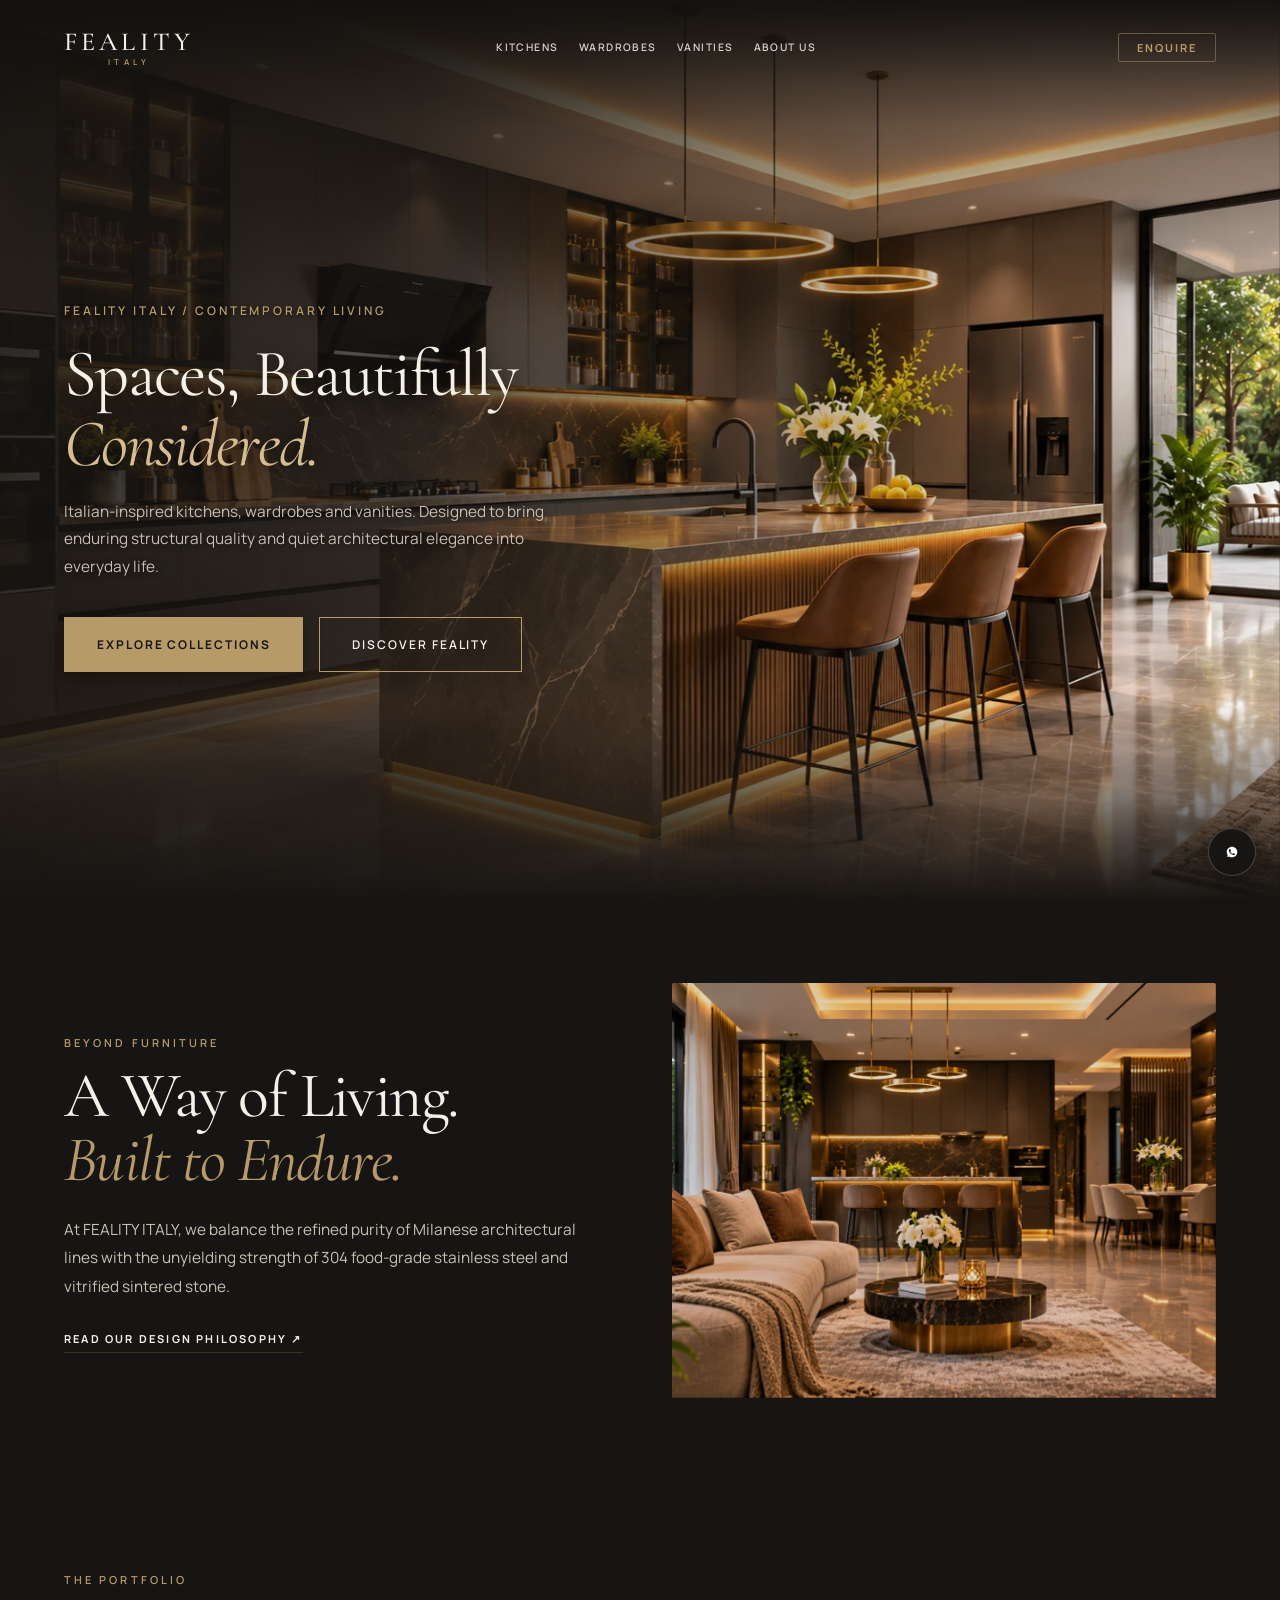
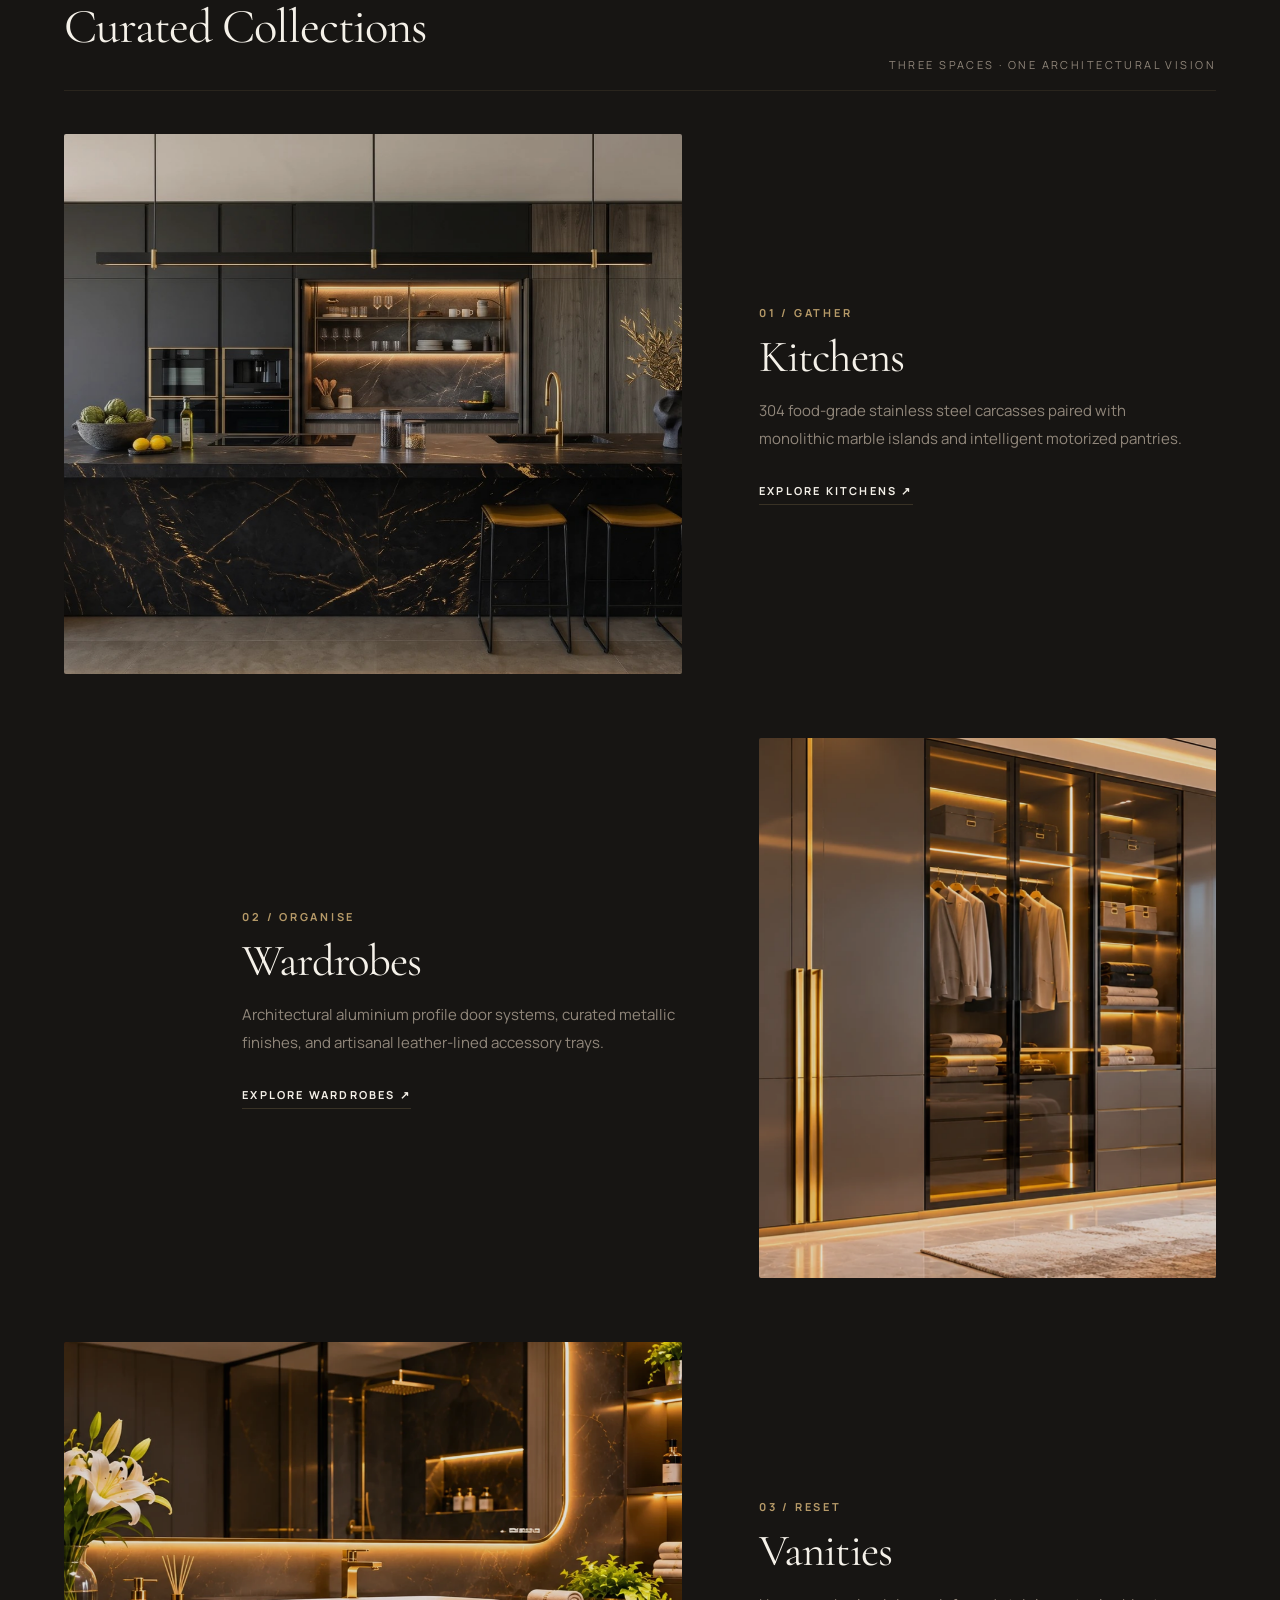
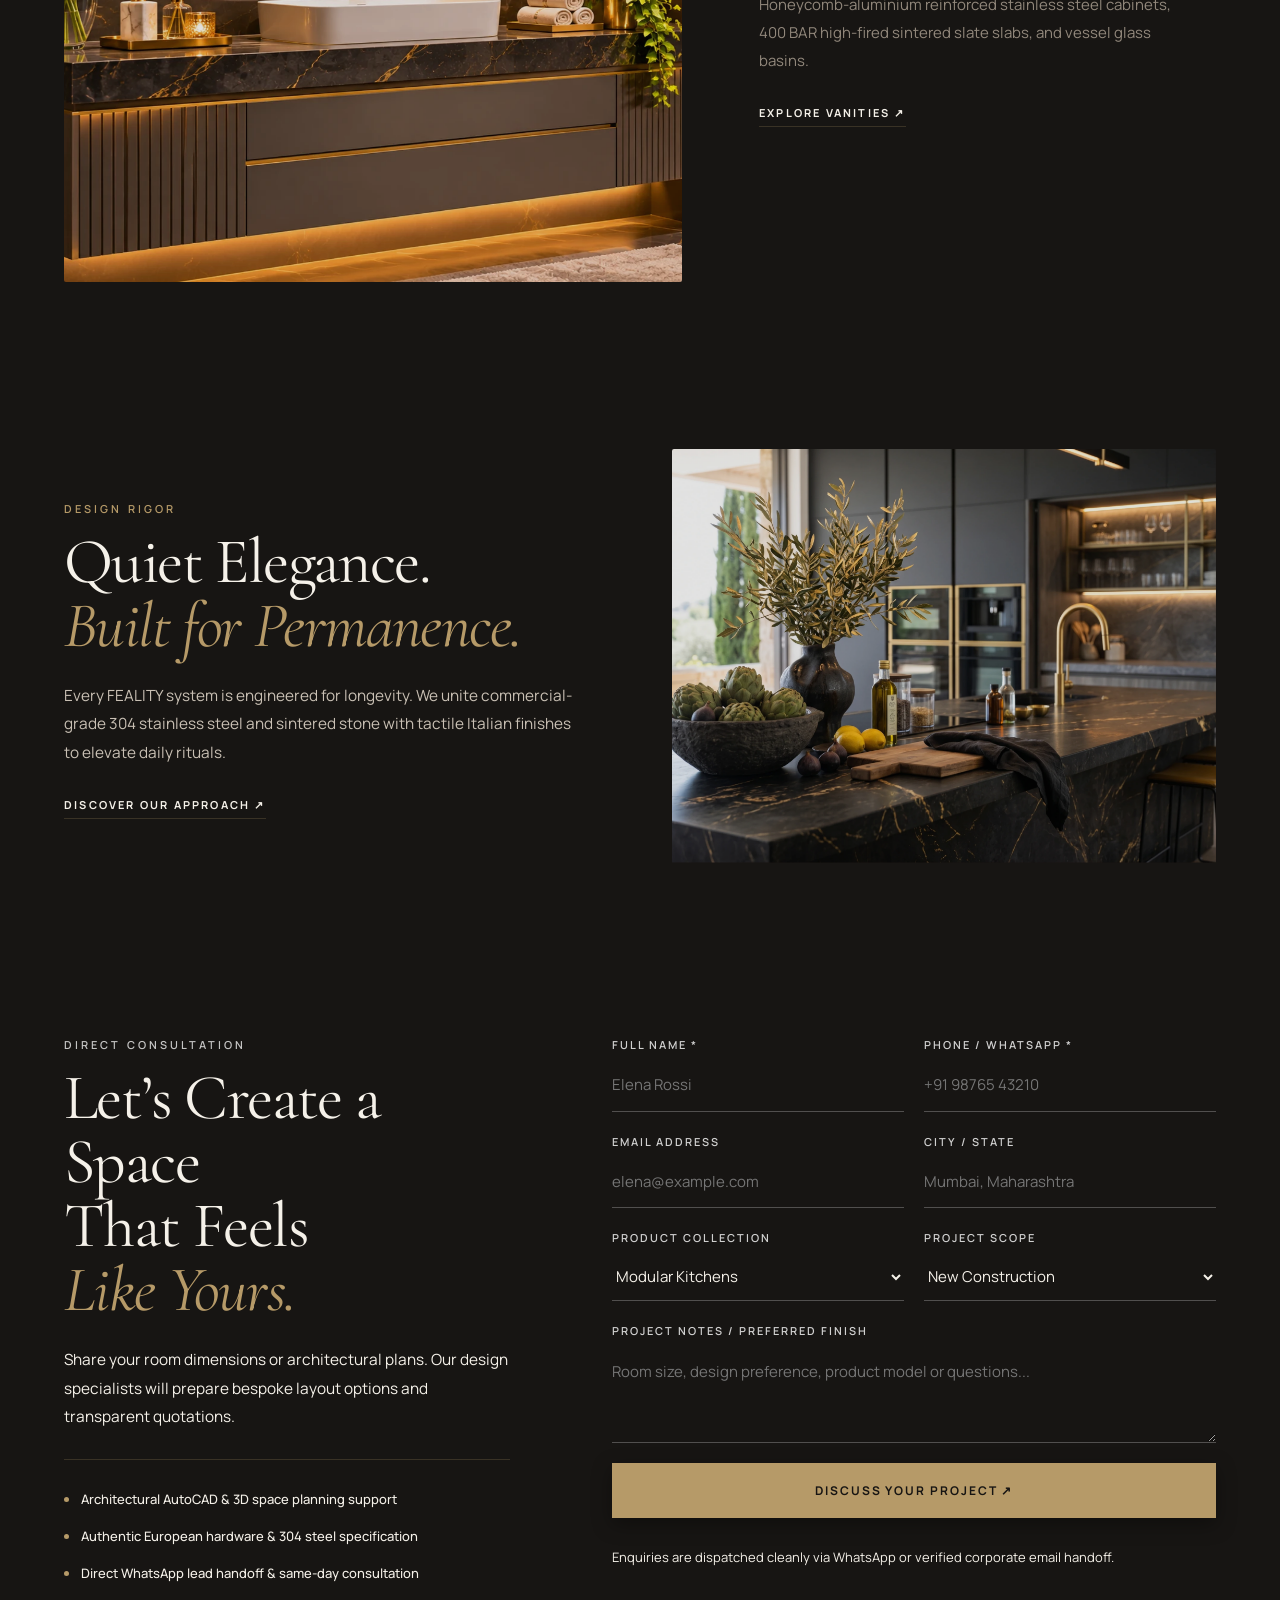
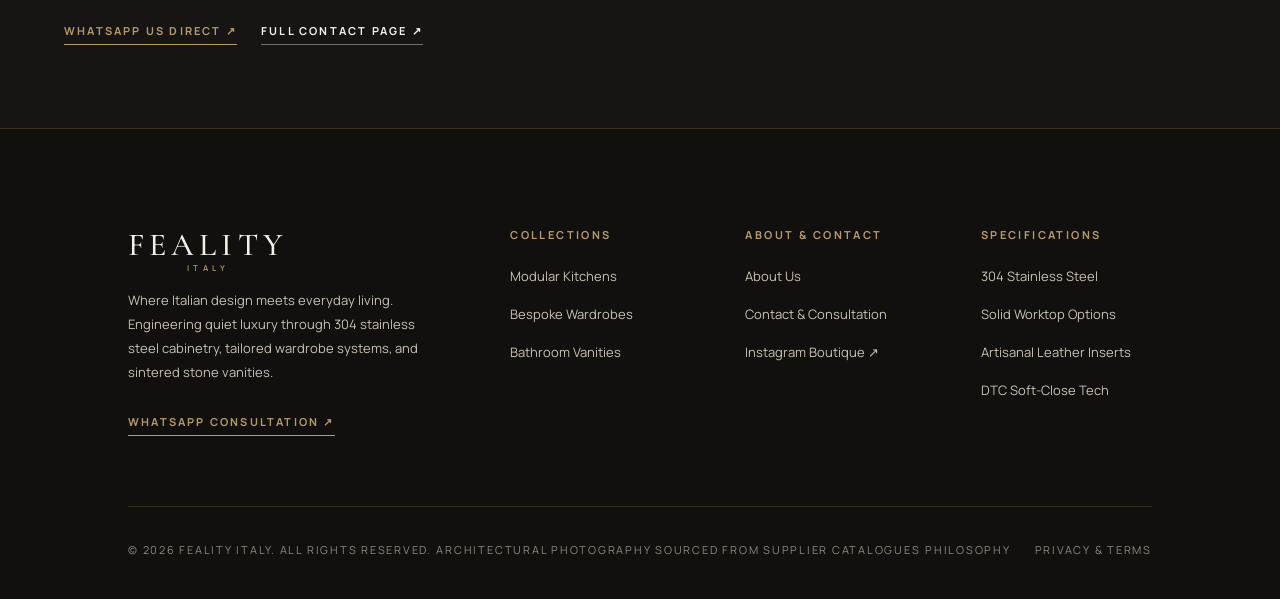
==== commit f086b8c6: "feat(pages): streamline website exclusively to About Us, Kitchen, Wardrobe, and Vanities" ====
--- a/index.html
+++ b/index.html
@@ -42,11 +42,10 @@
       <a class="nav-link" href="wardrobe.html">Wardrobes</a>
       <a class="nav-link" href="vanity.html">Vanities</a>
       <a class="nav-link" href="about.html">About Us</a>
-      <a class="nav-link" href="contact.html">Contact</a>
-    </nav>
+      </nav>
 
     <div class="header-actions">
-      <a class="header-enquire-btn" href="contact.html">Enquire</a>
+      <a class="header-enquire-btn" href="#enquiry">Enquire</a>
       <button class="menu-btn" aria-label="Toggle navigation menu" aria-expanded="false">
         <span></span>
         <span></span>
@@ -61,11 +60,10 @@
       <a href="wardrobe.html">Wardrobes</a>
       <a href="vanity.html">Vanities</a>
       <a href="about.html">About Us</a>
-      <a href="contact.html">Contact</a>
-    </nav>
+      </nav>
     <div class="mobile-drawer-footer">
       <button class="btn-hero-primary js-wa-link" data-message="Hello FEALITY ITALY, I would like to arrange a design consultation.">WhatsApp Consultation ↗</button>
-      <a class="text-link" href="contact.html">Request Quotation ↗</a>
+      <a class="text-link" href="#enquiry">Request Quotation ↗</a>
     </div>
   </div>
 
@@ -205,7 +203,7 @@
 
           <div style="margin-top: 36px; display: flex; gap: 24px; align-items: center;">
             <button class="text-link text-link-gold js-wa-link" data-message="Hello FEALITY ITALY, I would like to discuss a residential interior project.">WhatsApp Us Direct ↗</button>
-            <a class="text-link" href="contact.html" style="color: var(--warm-ivory); border-color: rgba(255,255,255,0.4);">Full Contact Page ↗</a>
+            <a class="text-link" href="#enquiry" style="color: var(--warm-ivory); border-color: rgba(255,255,255,0.4);">Full Contact Page ↗</a>
           </div>
         </div>
 
@@ -294,7 +292,7 @@
           <h4>ABOUT & CONTACT</h4>
           <ul>
             <li><a href="about.html">About Us</a></li>
-            <li><a href="contact.html">Contact & Consultation</a></li>
+            <li><a href="#enquiry">Contact & Consultation</a></li>
             <li><a href="https://www.instagram.com/hardware_boutique_2.0/" target="_blank" rel="noopener">Instagram Boutique ↗</a></li>
           </ul>
         </div>
@@ -315,7 +313,7 @@
         <div>ARCHITECTURAL PHOTOGRAPHY SOURCED FROM SUPPLIER CATALOGUES</div>
         <div class="footer-bottom-links">
           <a href="about.html">Philosophy</a>
-          <a href="contact.html">Privacy & Terms</a>
+          <a href="#enquiry">Privacy & Terms</a>
         </div>
       </div>
     </div>
